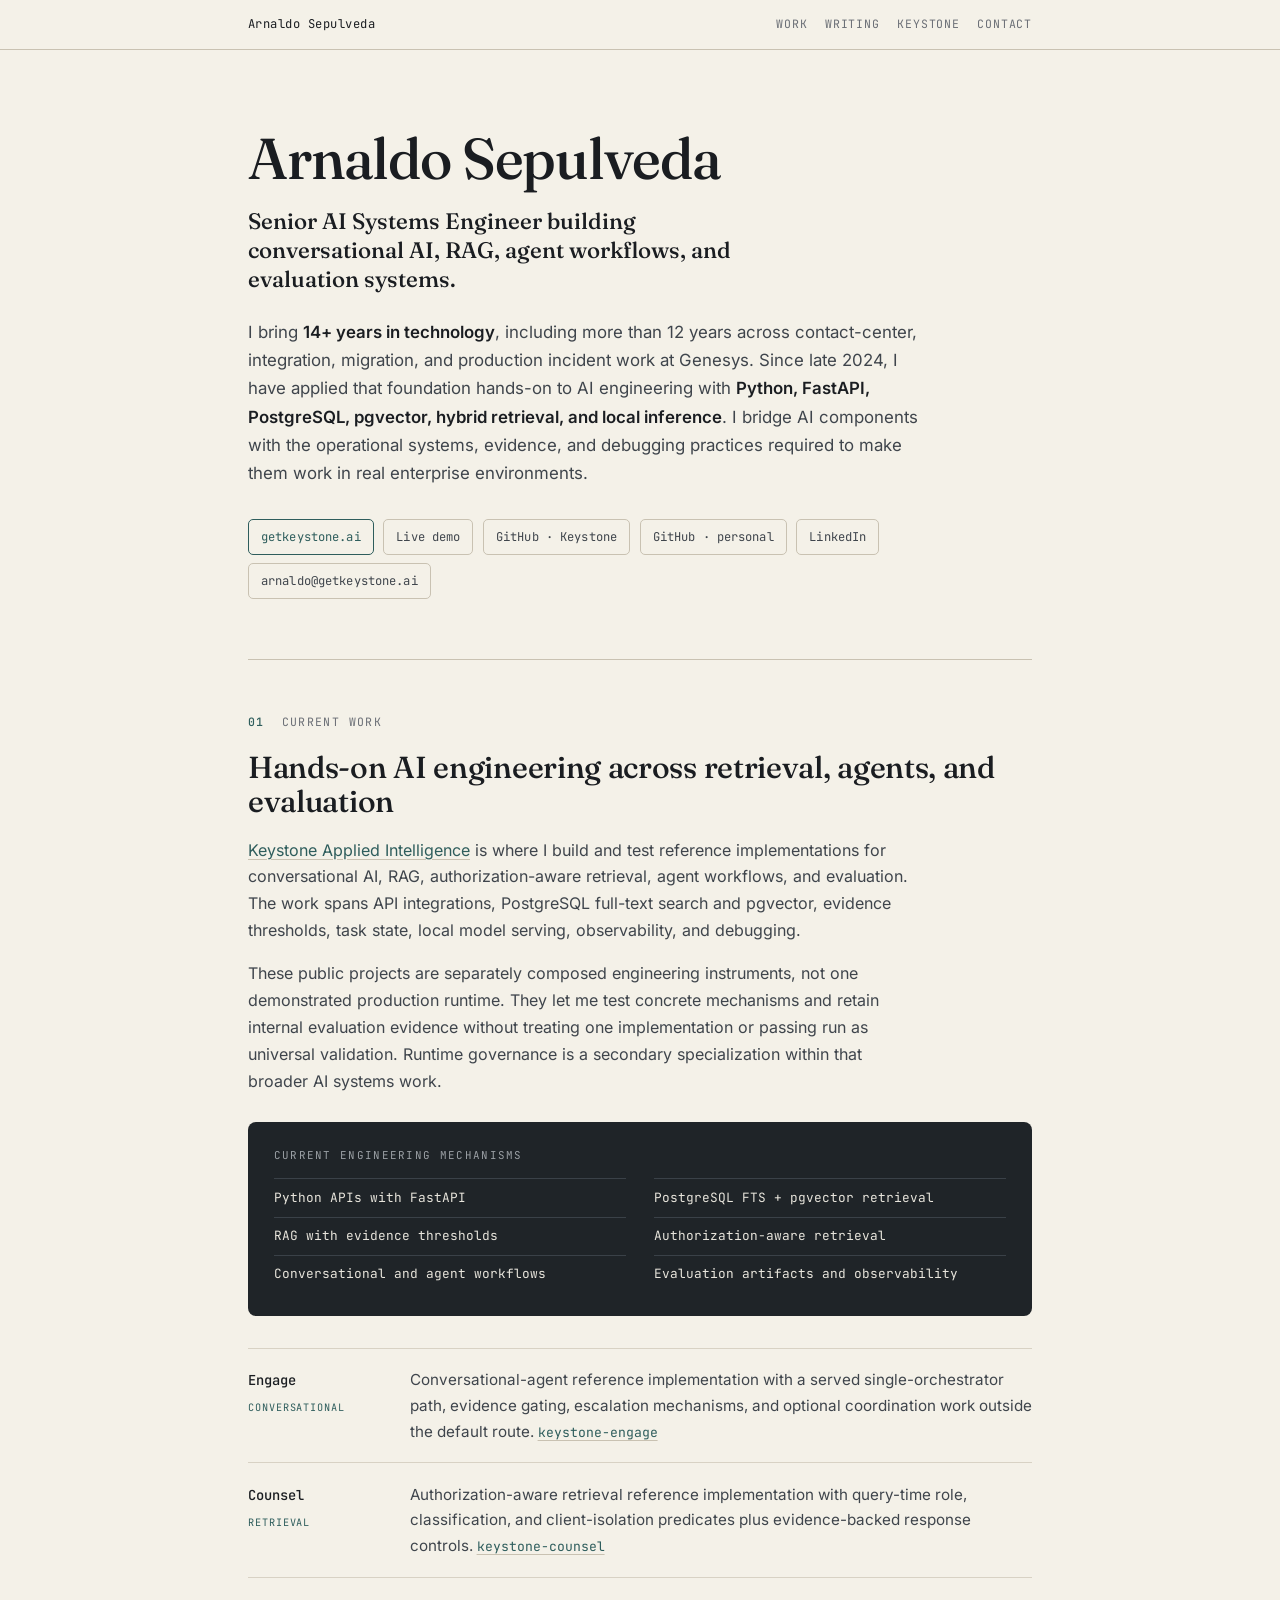
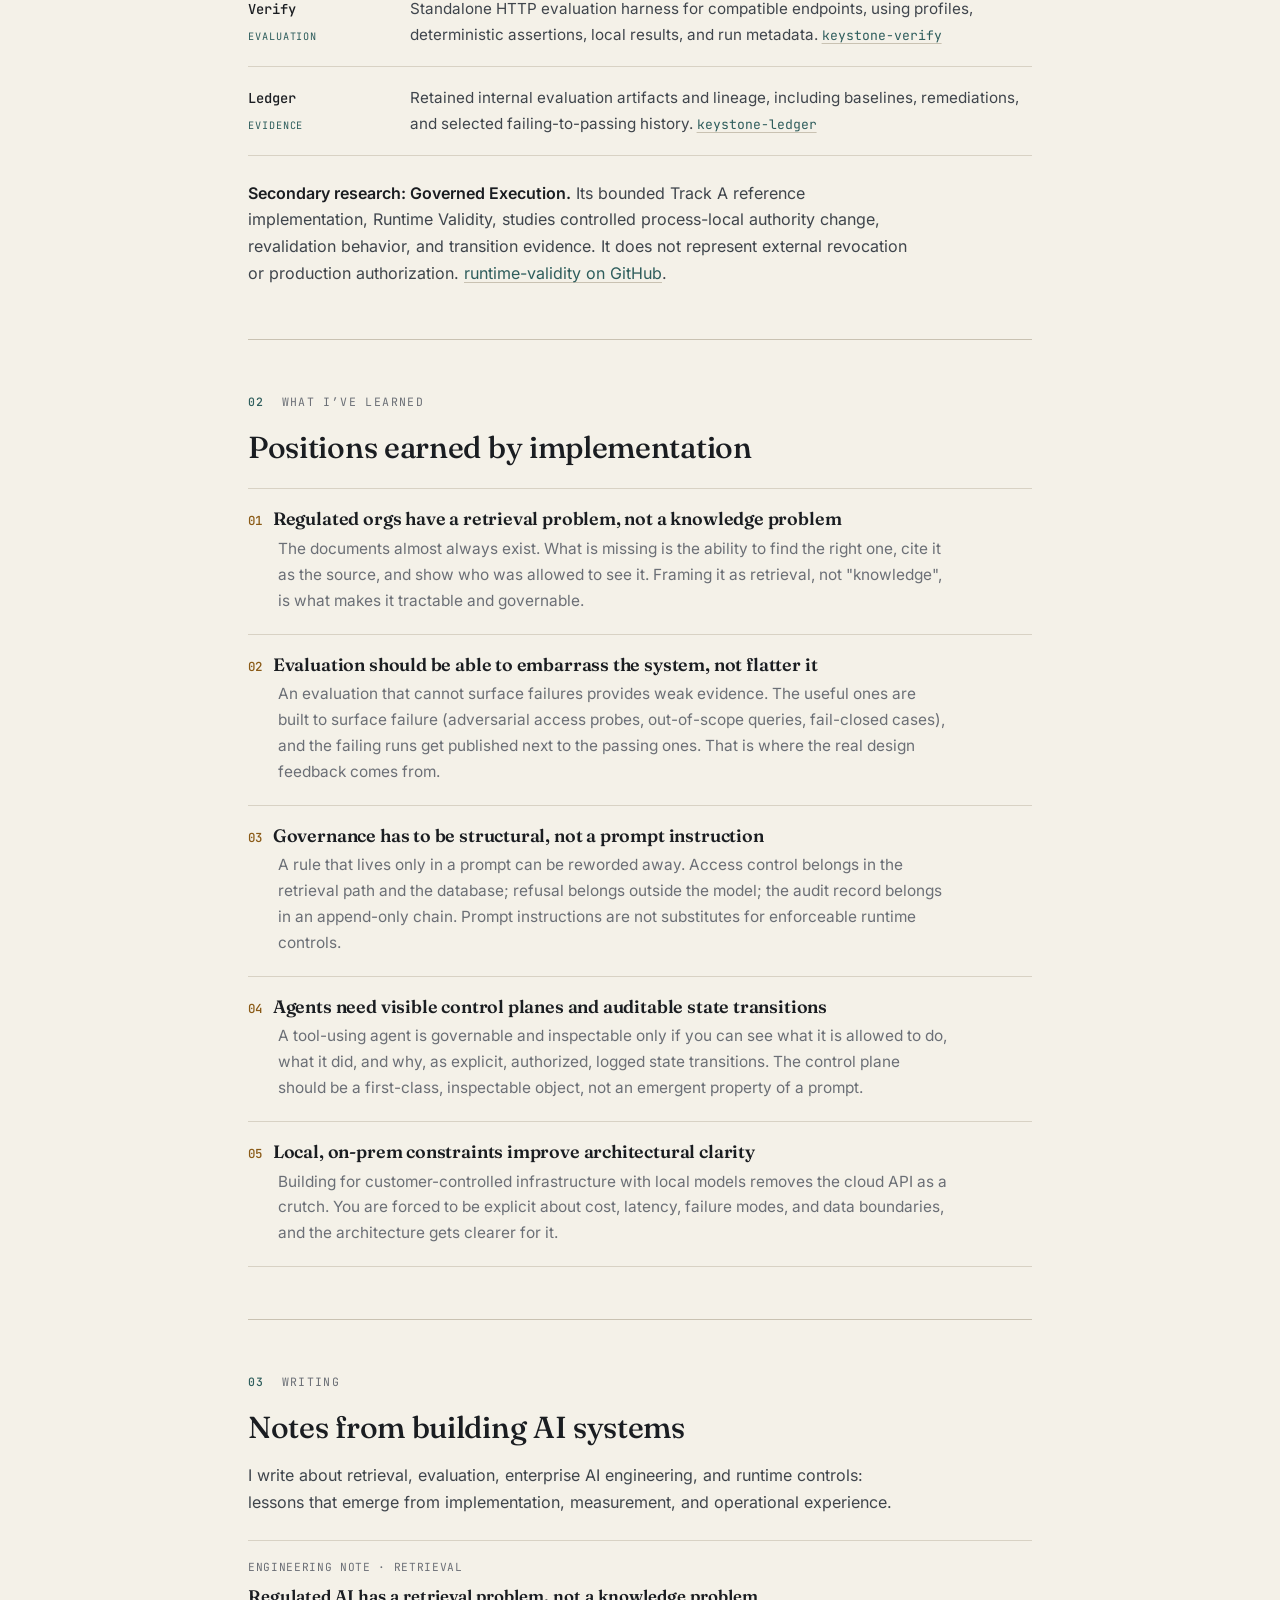
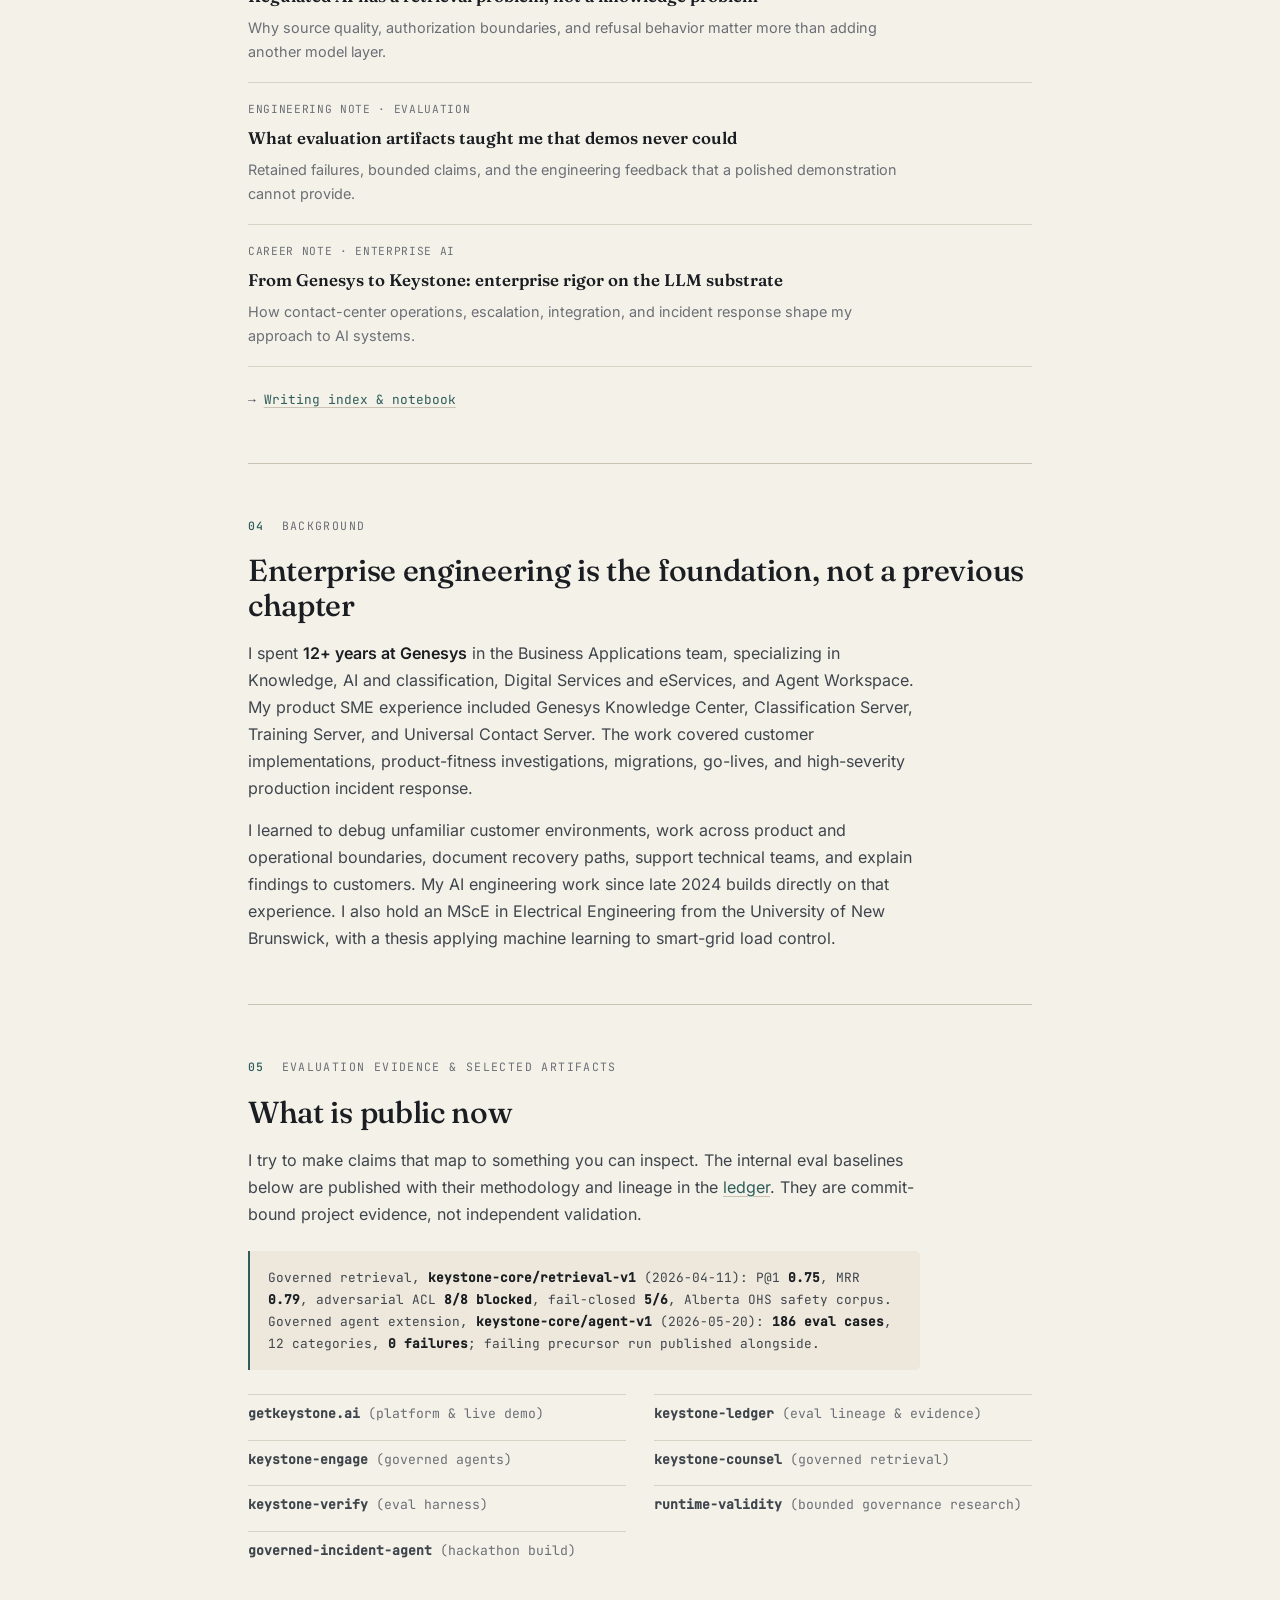
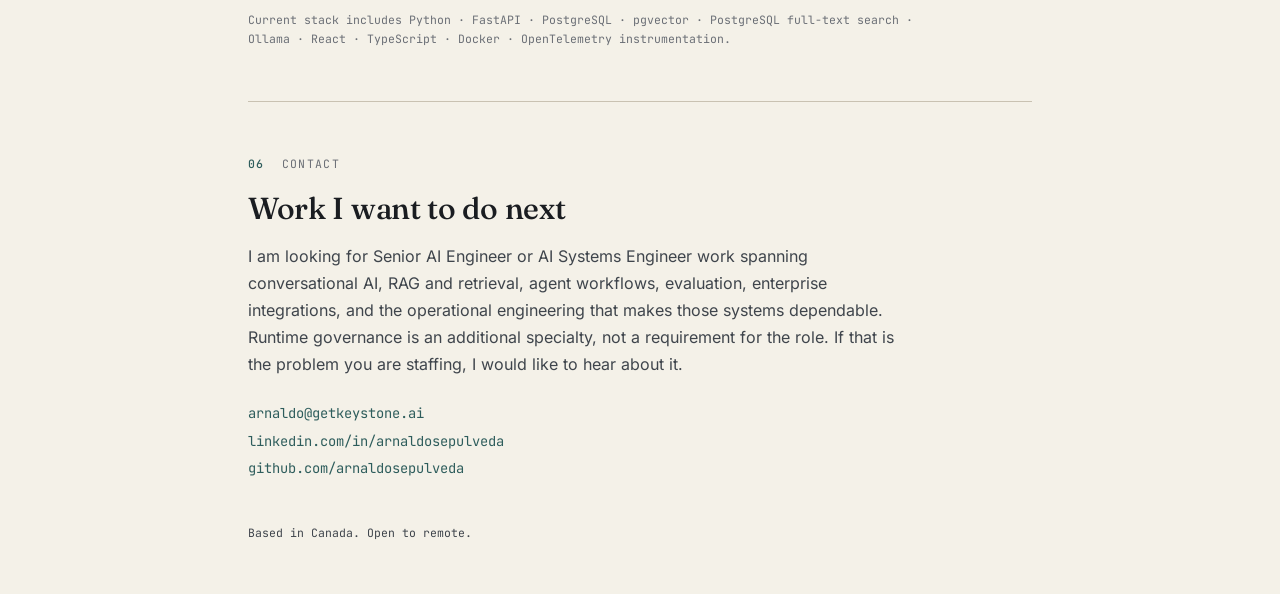
==== index.html @ dc9264b3 "web: align experience and evidence claims" ====
<!DOCTYPE html>
<html lang="en">
<head>
<meta charset="utf-8">
<meta name="viewport" content="width=device-width, initial-scale=1">
<title>Arnaldo Sepulveda | Senior AI Systems Engineer</title>
<meta name="description" content="Senior AI Systems Engineer with 14+ years in technology, including 12+ years at Genesys, now building conversational AI, RAG, agent workflows, and evaluation systems with Python, FastAPI, PostgreSQL, and pgvector.">
<meta name="author" content="Arnaldo Sepulveda">
<meta name="google-site-verification" content="xf6O8zinKOOA4XrWFdBWYCNRRdKa3pCfS4PnyJUCzz0">
<link rel="canonical" href="https://arnaldosepulveda.com/">

<meta property="og:type" content="profile">
<meta property="og:title" content="Arnaldo Sepulveda | Senior AI Systems Engineer">
<meta property="og:description" content="Enterprise systems experience applied to conversational AI, RAG, agent workflows, retrieval, and evaluation.">
<meta property="og:url" content="https://arnaldosepulveda.com/">
<meta property="og:image" content="https://arnaldosepulveda.com/og.png">
<meta property="og:image:width" content="1200">
<meta property="og:image:height" content="630">
<meta property="profile:first_name" content="Arnaldo">
<meta property="profile:last_name" content="Sepulveda">

<meta name="twitter:card" content="summary_large_image">
<meta name="twitter:image" content="https://arnaldosepulveda.com/og.png">
<meta name="twitter:title" content="Arnaldo Sepulveda | Senior AI Systems Engineer">
<meta name="twitter:description" content="14+ years in technology, including 12+ years at Genesys, now building conversational AI, RAG, agent workflows, and evaluation infrastructure.">

<script type="application/ld+json">
{
  "@context": "https://schema.org",
  "@type": "Person",
  "name": "Arnaldo Sepulveda",
  "givenName": "Arnaldo",
  "familyName": "Sepulveda",
  "jobTitle": "Senior AI Systems Engineer",
  "description": "Senior AI Systems Engineer with 14+ years in technology, including 12+ years in enterprise contact-center systems at Genesys, and hands-on AI engineering experience since late 2024.",
  "worksFor": {
    "@type": "Organization",
    "name": "Keystone Applied Intelligence",
    "url": "https://getkeystone.ai/"
  },
  "alumniOf": [
    {
      "@type": "CollegeOrUniversity",
      "name": "University of New Brunswick",
      "sameAs": "https://www.unb.ca/"
    }
  ],
  "url": "https://arnaldosepulveda.com/",
  "sameAs": [
    "https://www.linkedin.com/in/arnaldosepulveda/",
    "https://github.com/arnaldosepulveda",
    "https://github.com/getkeystone",
    "https://getkeystone.ai/"
  ],
  "knowsAbout": [
    "AI Engineering",
    "AI Systems Engineering",
    "Conversational AI",
    "Retrieval-Augmented Generation",
    "Hybrid Retrieval",
    "AI Agents",
    "Agent Workflows",
    "LLM Evaluation",
    "Python",
    "FastAPI",
    "PostgreSQL",
    "pgvector",
    "Contact Center",
    "Enterprise Cloud",
    "Runtime Governance"
  ],
  "address": { "@type": "PostalAddress", "addressCountry": "CA" }
}
</script>

<link rel="preload" href="/fonts/fraunces.woff2" as="font" type="font/woff2" crossorigin>
<link rel="preload" href="/fonts/inter.woff2" as="font" type="font/woff2" crossorigin>

<style>
  *, *::before, *::after { box-sizing: border-box; margin: 0; padding: 0; }

  /* Self-hosted variable fonts (SIL OFL 1.1, latin subset), see /fonts/OFL.txt */
  @font-face { font-family:'Fraunces'; font-style:normal; font-weight:500 600; font-display:swap; src:url('/fonts/fraunces.woff2') format('woff2'); unicode-range:U+0000-00FF,U+0131,U+0152-0153,U+02BB-02BC,U+02C6,U+02DA,U+02DC,U+0304,U+0308,U+0329,U+2000-206F,U+20AC,U+2122,U+2191,U+2193,U+2212,U+2215,U+FEFF,U+FFFD; }
  @font-face { font-family:'Inter'; font-style:normal; font-weight:400 600; font-display:swap; src:url('/fonts/inter.woff2') format('woff2'); unicode-range:U+0000-00FF,U+0131,U+0152-0153,U+02BB-02BC,U+02C6,U+02DA,U+02DC,U+0304,U+0308,U+0329,U+2000-206F,U+20AC,U+2122,U+2191,U+2193,U+2212,U+2215,U+FEFF,U+FFFD; }
  @font-face { font-family:'JetBrains Mono'; font-style:normal; font-weight:400 500; font-display:swap; src:url('/fonts/jetbrainsmono.woff2') format('woff2'); unicode-range:U+0000-00FF,U+0131,U+0152-0153,U+02BB-02BC,U+02C6,U+02DA,U+02DC,U+0304,U+0308,U+0329,U+2000-206F,U+20AC,U+2122,U+2191,U+2193,U+2212,U+2215,U+FEFF,U+FFFD; }

  :root{
    --paper:#F4F1E8; --paper-2:#EDE8DB; --ink:#1A1D21; --ink-soft:#3F454C; --ink-mute:#6B6F76;
    --rule:#C9C2B2; --rule-soft:#D8D2C4;
    --slate:#1F2428; --slate-ink:#E8E5DC; --slate-mute:#9BA0A5; --slate-rule:#3A4148;
    --teal:#2E5D5C; --teal-2:#3E7A78; --teal-soft:rgba(46,93,92,.09);
    --amber:#B27A2C; --amber-ink:#8A5A16; --amber-soft:rgba(178,122,44,.10);
    --focus:#3E7A78;
    --font-head:'Fraunces', Georgia, 'Times New Roman', serif;
    --font-body:'Inter', system-ui, -apple-system, 'Segoe UI', Roboto, sans-serif;
    --font-mono:'JetBrains Mono', ui-monospace, 'SF Mono', Menlo, monospace;
    --measure:42rem; --pad-x:1.5rem;
  }

  html { font-size:16px; scroll-behavior:smooth; color-scheme:light; }
  body { font-family:var(--font-body); background:var(--paper); color:var(--ink-soft); line-height:1.68; -webkit-font-smoothing:antialiased; -moz-osx-font-smoothing:grayscale; font-feature-settings:"kern","liga","calt"; }
  ::selection { background:var(--teal); color:var(--paper); }

  .wrap { max-width:52rem; margin:0 auto; padding:0 var(--pad-x); }
  main { padding-bottom:5rem; }

  a { color:var(--teal); text-decoration:underline; text-decoration-thickness:1px; text-underline-offset:3px; text-decoration-color:var(--rule); transition:color .15s, text-decoration-color .15s; }
  a:hover { color:var(--teal-2); text-decoration-color:var(--teal-2); }
  :focus-visible { outline:2px solid var(--focus); outline-offset:3px; border-radius:2px; }

  h1,h2,h3 { font-family:var(--font-head); color:var(--ink); font-weight:500; letter-spacing:-0.01em; line-height:1.14; }
  strong { color:var(--ink); font-weight:600; }
  p { max-width:var(--measure); }

  /* --- top bar --- */
  .topbar { border-bottom:1px solid var(--rule); }
  .topbar-inner { max-width:52rem; margin:0 auto; padding:0.9rem var(--pad-x); display:flex; align-items:baseline; justify-content:space-between; gap:1rem; }
  .topbar .who { font-family:var(--font-mono); font-size:0.76rem; letter-spacing:0.04em; color:var(--ink); text-decoration:none; }
  .topbar nav { display:flex; gap:1.1rem; }
  .topbar nav a { font-family:var(--font-mono); font-size:0.72rem; text-transform:uppercase; letter-spacing:0.07em; color:var(--ink-mute); text-decoration:none; }
  .topbar nav a:hover { color:var(--teal); }

  /* --- hero --- */
  .hero { padding:5rem 0 3.75rem; }
  .hero .name { font-size:clamp(2.3rem,6vw,3.6rem); font-weight:500; line-height:1.02; letter-spacing:-0.02em; margin-bottom:1.1rem; }
  .hero .pitch { font-size:clamp(1.15rem,2.4vw,1.4rem); color:var(--ink); font-family:var(--font-head); font-weight:500; line-height:1.3; max-width:34rem; margin-bottom:1.5rem; }
  .hero .intro { font-size:1.05rem; color:var(--ink-soft); max-width:var(--measure); }
  .proof-links { margin-top:2rem; display:flex; flex-wrap:wrap; gap:0.5rem 0.6rem; }
  .proof-links a { font-family:var(--font-mono); font-size:0.76rem; letter-spacing:0.01em; text-decoration:none; color:var(--ink-soft); border:1px solid var(--rule); border-radius:5px; padding:0.42rem 0.75rem; transition:border-color .15s, background .15s, color .15s; }
  .proof-links a:hover { border-color:var(--teal); background:var(--teal-soft); color:var(--teal); }
  .proof-links a.primary { border-color:var(--teal); color:var(--teal); }

  /* --- sections --- */
  section { padding:3.25rem 0; border-top:1px solid var(--rule); }
  .kicker { font-family:var(--font-mono); font-size:0.72rem; text-transform:uppercase; letter-spacing:0.12em; color:var(--ink-mute); margin-bottom:1.15rem; }
  .kicker b { color:var(--teal); font-weight:500; }
  section > h2 { font-size:clamp(1.5rem,2.8vw,1.9rem); margin-bottom:1.1rem; }
  section > p { color:var(--ink-soft); }
  section > p + p { margin-top:1rem; }

  /* components list (Keystone) */
  .components { margin-top:2rem; border-top:1px solid var(--rule-soft); }
  .comp { display:grid; grid-template-columns:8.5rem 1fr; gap:0.6rem 1.6rem; padding:1.15rem 0; border-bottom:1px solid var(--rule-soft); }
  .comp .k { font-family:var(--font-mono); }
  .comp .k .n { font-size:0.86rem; color:var(--ink); font-weight:500; }
  .comp .k .t { display:block; margin-top:0.3rem; font-size:0.64rem; text-transform:uppercase; letter-spacing:0.09em; color:var(--teal); }
  .comp .d { font-size:0.95rem; color:var(--ink-soft); }
  .comp .d a { font-family:var(--font-mono); font-size:0.82rem; }

  /* substrate slate note */
  .substrate { margin-top:1.75rem; background:var(--slate); color:var(--slate-ink); border-radius:8px; padding:1.5rem 1.6rem; }
  .substrate .lbl { font-family:var(--font-mono); font-size:0.68rem; text-transform:uppercase; letter-spacing:0.12em; color:var(--slate-mute); margin-bottom:0.85rem; }
  .substrate ul { list-style:none; display:grid; grid-template-columns:1fr 1fr; gap:0.1rem 1.75rem; }
  .substrate li { font-family:var(--font-mono); font-size:0.8rem; color:var(--slate-ink); padding:0.45rem 0; border-top:1px solid var(--slate-rule); }

  /* lessons */
  .lessons { margin-top:1.5rem; counter-reset:lesson; }
  .lesson { padding:1.25rem 0; border-bottom:1px solid var(--rule-soft); }
  .lesson:first-child { border-top:1px solid var(--rule-soft); }
  .lesson h3 { font-size:1.12rem; font-weight:600; margin-bottom:0.4rem; display:flex; gap:0.7rem; align-items:baseline; }
  .lesson h3::before { counter-increment:lesson; content:counter(lesson,decimal-leading-zero); font-family:var(--font-mono); font-size:0.78rem; color:var(--amber-ink); font-weight:500; flex-shrink:0; }
  .lesson p { font-size:0.96rem; color:var(--ink-mute); margin-left:1.9rem; }

  /* writing teaser */
  .writing-list { margin-top:1.5rem; border-top:1px solid var(--rule-soft); }
  .warticle { padding:1.1rem 0; border-bottom:1px solid var(--rule-soft); }
  .warticle .meta { font-family:var(--font-mono); font-size:0.7rem; text-transform:uppercase; letter-spacing:0.06em; color:var(--ink-mute); margin-bottom:0.3rem; }
  .warticle a.t { font-family:var(--font-head); font-weight:600; font-size:1.05rem; color:var(--ink); text-decoration:none; }
  .warticle a.t:hover { color:var(--teal); }
  .warticle p { font-size:0.9rem; color:var(--ink-mute); margin-top:0.35rem; }
  .more { margin-top:1.4rem; font-family:var(--font-mono); font-size:0.8rem; }

  /* proof metrics */
  .metrics { font-family:var(--font-mono); font-size:0.8rem; line-height:1.7; color:var(--ink-soft); padding:1rem 1.15rem; border-left:2px solid var(--teal); background:var(--paper-2); border-radius:0 5px 5px 0; margin-top:1.5rem; }
  .metrics b { color:var(--ink); font-weight:600; }
  .artifacts { margin-top:1.5rem; display:grid; grid-template-columns:1fr 1fr; gap:0.4rem 1.75rem; }
  .artifacts a { font-family:var(--font-mono); font-size:0.82rem; text-decoration:none; color:var(--ink-soft); padding:0.5rem 0; border-top:1px solid var(--rule-soft); display:block; }
  .artifacts a:hover { color:var(--teal); }
  .artifacts a .desc { color:var(--ink-mute); }

  /* contact */
  .contact p { color:var(--ink-soft); }
  .contact .lines { margin-top:1.4rem; font-family:var(--font-mono); font-size:0.86rem; line-height:2; }
  .contact .lines a { text-decoration:none; }
  .footer-note { margin-top:2.5rem; font-family:var(--font-mono); font-size:0.72rem; color:var(--ink-mute); }

  @media (max-width:600px) {
    :root { --pad-x:1.15rem; }
    .hero { padding:3rem 0 2.75rem; }
    section { padding:2.5rem 0; }
    .topbar nav { gap:0.85rem; }
    .comp { grid-template-columns:1fr; gap:0.35rem; }
    .substrate ul { grid-template-columns:1fr; }
    .artifacts { grid-template-columns:1fr; }
    .lesson p { margin-left:0; }
  }
</style>
</head>
<body>

<header class="topbar">
  <div class="topbar-inner">
    <a href="/" class="who">Arnaldo Sepulveda</a>
    <nav aria-label="Primary">
      <a href="#work">Work</a>
      <a href="/writing/">Writing</a>
      <a href="https://getkeystone.ai/">Keystone</a>
      <a href="mailto:arnaldo@getkeystone.ai">Contact</a>
    </nav>
  </div>
</header>

<main class="wrap">

  <!-- Hero -->
  <section class="hero" style="border-top:none">
    <h1 class="name">Arnaldo Sepulveda</h1>
    <p class="pitch">Senior AI Systems Engineer building conversational AI, RAG, agent workflows, and evaluation systems.</p>
    <p class="intro">
      I bring <strong>14+ years in technology</strong>, including more than 12 years across contact-center,
      integration, migration, and production incident work at Genesys. Since late 2024, I have
      applied that foundation hands-on to AI engineering with <strong>Python, FastAPI, PostgreSQL,
      pgvector, hybrid retrieval, and local inference</strong>. I bridge AI components with the
      operational systems, evidence, and debugging practices required to make them work in real
      enterprise environments.
    </p>
    <div class="proof-links">
      <a class="primary" href="https://getkeystone.ai/">getkeystone.ai</a>
      <a href="https://demo.getkeystone.ai/">Live demo</a>
      <a href="https://github.com/getkeystone">GitHub · Keystone</a>
      <a href="https://github.com/arnaldosepulveda">GitHub · personal</a>
      <a href="https://www.linkedin.com/in/arnaldosepulveda/">LinkedIn</a>
      <a href="mailto:arnaldo@getkeystone.ai">arnaldo@getkeystone.ai</a>
    </div>
  </section>

  <!-- Current work -->
  <section id="work">
    <div class="kicker"><b>01</b> &nbsp;Current work</div>
    <h2>Hands-on AI engineering across retrieval, agents, and evaluation</h2>
    <p>
      <a href="https://getkeystone.ai/">Keystone Applied Intelligence</a> is where I build and test
      reference implementations for conversational AI, RAG, authorization-aware retrieval, agent
      workflows, and evaluation. The work spans API integrations, PostgreSQL full-text search and
      pgvector, evidence thresholds, task state, local model serving, observability, and debugging.
    </p>
    <p>
      These public projects are separately composed engineering instruments, not one demonstrated
      production runtime. They let me test concrete mechanisms and retain internal evaluation evidence
      without treating one implementation or passing run as universal validation. Runtime governance is
      a secondary specialization within that broader AI systems work.
    </p>

    <div class="substrate">
      <div class="lbl">Current engineering mechanisms</div>
      <ul>
        <li>Python APIs with FastAPI</li>
        <li>PostgreSQL FTS + pgvector retrieval</li>
        <li>RAG with evidence thresholds</li>
        <li>Authorization-aware retrieval</li>
        <li>Conversational and agent workflows</li>
        <li>Evaluation artifacts and observability</li>
      </ul>
    </div>

    <div class="components">
      <div class="comp">
        <div class="k"><span class="n">Engage</span><span class="t">Conversational</span></div>
        <div class="d">Conversational-agent reference implementation with a served single-orchestrator path, evidence gating, escalation mechanisms, and optional coordination work outside the default route. <a href="https://github.com/getkeystone/keystone-engage">keystone-engage</a></div>
      </div>
      <div class="comp">
        <div class="k"><span class="n">Counsel</span><span class="t">Retrieval</span></div>
        <div class="d">Authorization-aware retrieval reference implementation with query-time role, classification, and client-isolation predicates plus evidence-backed response controls. <a href="https://github.com/getkeystone/keystone-counsel">keystone-counsel</a></div>
      </div>
      <div class="comp">
        <div class="k"><span class="n">Verify</span><span class="t">Evaluation</span></div>
        <div class="d">Standalone HTTP evaluation harness for compatible endpoints, using profiles, deterministic assertions, local results, and run metadata. <a href="https://github.com/getkeystone/keystone-verify">keystone-verify</a></div>
      </div>
      <div class="comp">
        <div class="k"><span class="n">Ledger</span><span class="t">Evidence</span></div>
        <div class="d">Retained internal evaluation artifacts and lineage, including baselines, remediations, and selected failing-to-passing history. <a href="https://github.com/getkeystone/keystone-ledger">keystone-ledger</a></div>
      </div>
    </div>

    <p style="margin-top:1.5rem">
      <strong>Secondary research: Governed Execution.</strong> Its bounded Track A reference
      implementation, Runtime Validity, studies controlled process-local authority change,
      revalidation behavior, and transition evidence. It does not represent external revocation or
      production authorization. <a href="https://github.com/getkeystone/runtime-validity">runtime-validity on GitHub</a>.
    </p>
  </section>

  <!-- What I've learned -->
  <section id="learned">
    <div class="kicker"><b>02</b> &nbsp;What I&rsquo;ve learned</div>
    <h2>Positions earned by implementation</h2>
    <div class="lessons">
      <div class="lesson">
        <h3>Regulated orgs have a retrieval problem, not a knowledge problem</h3>
        <p>The documents almost always exist. What is missing is the ability to find the right one, cite it as the source, and show who was allowed to see it. Framing it as retrieval, not "knowledge", is what makes it tractable and governable.</p>
      </div>
      <div class="lesson">
        <h3>Evaluation should be able to embarrass the system, not flatter it</h3>
        <p>An evaluation that cannot surface failures provides weak evidence. The useful ones are built to surface failure (adversarial access probes, out-of-scope queries, fail-closed cases), and the failing runs get published next to the passing ones. That is where the real design feedback comes from.</p>
      </div>
      <div class="lesson">
        <h3>Governance has to be structural, not a prompt instruction</h3>
        <p>A rule that lives only in a prompt can be reworded away. Access control belongs in the retrieval path and the database; refusal belongs outside the model; the audit record belongs in an append-only chain. Prompt instructions are not substitutes for enforceable runtime controls.</p>
      </div>
      <div class="lesson">
        <h3>Agents need visible control planes and auditable state transitions</h3>
        <p>A tool-using agent is governable and inspectable only if you can see what it is allowed to do, what it did, and why, as explicit, authorized, logged state transitions. The control plane should be a first-class, inspectable object, not an emergent property of a prompt.</p>
      </div>
      <div class="lesson">
        <h3>Local, on-prem constraints improve architectural clarity</h3>
        <p>Building for customer-controlled infrastructure with local models removes the cloud API as a crutch. You are forced to be explicit about cost, latency, failure modes, and data boundaries, and the architecture gets clearer for it.</p>
      </div>
    </div>
  </section>

  <!-- Writing -->
  <section id="writing">
    <div class="kicker"><b>03</b> &nbsp;Writing</div>
    <h2>Notes from building AI systems</h2>
    <p>
      I write about retrieval, evaluation, enterprise AI engineering, and runtime controls: lessons
      that emerge from implementation, measurement, and operational experience.
    </p>
    <div class="writing-list">
      <div class="warticle">
        <div class="meta">Engineering note · Retrieval</div>
        <a class="t" href="/writing/regulated-ai-retrieval-problem/">Regulated AI has a retrieval problem, not a knowledge problem</a>
        <p>Why source quality, authorization boundaries, and refusal behavior matter more than adding another model layer.</p>
      </div>
      <div class="warticle">
        <div class="meta">Engineering note · Evaluation</div>
        <a class="t" href="/writing/evaluation-artifacts-vs-demos/">What evaluation artifacts taught me that demos never could</a>
        <p>Retained failures, bounded claims, and the engineering feedback that a polished demonstration cannot provide.</p>
      </div>
      <div class="warticle">
        <div class="meta">Career note · Enterprise AI</div>
        <a class="t" href="/writing/from-genesys-to-keystone/">From Genesys to Keystone: enterprise rigor on the LLM substrate</a>
        <p>How contact-center operations, escalation, integration, and incident response shape my approach to AI systems.</p>
      </div>
    </div>
    <p class="more">→ <a href="/writing/">Writing index &amp; notebook</a></p>
  </section>

  <!-- Background -->
  <section id="background">
    <div class="kicker"><b>04</b> &nbsp;Background</div>
    <h2>Enterprise engineering is the foundation, not a previous chapter</h2>
    <p>
      I spent <strong>12+ years at Genesys</strong> in the Business Applications team, specializing in
      Knowledge, AI and classification, Digital Services and eServices, and Agent Workspace. My product
      SME experience included Genesys Knowledge Center, Classification Server, Training Server, and
      Universal Contact Server. The work covered customer implementations, product-fitness investigations,
      migrations, go-lives, and high-severity production incident response.
    </p>
    <p>
      I learned to debug unfamiliar customer environments, work across product and operational
      boundaries, document recovery paths, support technical teams, and explain findings to customers.
      My AI engineering work since late 2024 builds directly on that experience. I also hold an MScE in
      Electrical Engineering from the University of New Brunswick, with a thesis applying machine
      learning to smart-grid load control.
    </p>
  </section>

  <!-- Evidence -->
  <section id="proof">
    <div class="kicker"><b>05</b> &nbsp;Evaluation evidence &amp; selected artifacts</div>
    <h2>What is public now</h2>
    <p>
      I try to make claims that map to something you can inspect. The internal eval baselines below are
      published with their methodology and lineage in the <a href="https://github.com/getkeystone/keystone-ledger">ledger</a>.
      They are commit-bound project evidence, not independent validation.
    </p>
    <p class="metrics">
      Governed retrieval, <b>keystone-core/retrieval-v1</b> (2026-04-11): P@1 <b>0.75</b>, MRR <b>0.79</b>,
      adversarial ACL <b>8/8 blocked</b>, fail-closed <b>5/6</b>, Alberta OHS safety corpus.<br>
      Governed agent extension, <b>keystone-core/agent-v1</b> (2026-05-20): <b>186 eval cases</b>,
      12 categories, <b>0 failures</b>; failing precursor run published alongside.
    </p>
    <div class="artifacts">
      <a href="https://getkeystone.ai/"><b>getkeystone.ai</b> <span class="desc">(platform &amp; live demo)</span></a>
      <a href="https://github.com/getkeystone/keystone-ledger"><b>keystone-ledger</b> <span class="desc">(eval lineage &amp; evidence)</span></a>
      <a href="https://github.com/getkeystone/keystone-engage"><b>keystone-engage</b> <span class="desc">(governed agents)</span></a>
      <a href="https://github.com/getkeystone/keystone-counsel"><b>keystone-counsel</b> <span class="desc">(governed retrieval)</span></a>
      <a href="https://github.com/getkeystone/keystone-verify"><b>keystone-verify</b> <span class="desc">(eval harness)</span></a>
      <a href="https://github.com/getkeystone/runtime-validity"><b>runtime-validity</b> <span class="desc">(bounded governance research)</span></a>
      <a href="https://github.com/arnaldosepulveda/governed-incident-agent"><b>governed-incident-agent</b> <span class="desc">(hackathon build)</span></a>
    </div>
    <p class="footer-note">Current stack includes Python · FastAPI · PostgreSQL · pgvector · PostgreSQL full-text search · Ollama · React · TypeScript · Docker · OpenTelemetry instrumentation.</p>
  </section>

  <!-- Contact -->
  <section id="contact" class="contact">
    <div class="kicker"><b>06</b> &nbsp;Contact</div>
    <h2>Work I want to do next</h2>
    <p>
      I am looking for Senior AI Engineer or AI Systems Engineer work spanning conversational AI,
      RAG and retrieval, agent workflows, evaluation, enterprise integrations, and the operational
      engineering that makes those systems dependable. Runtime governance is an additional specialty,
      not a requirement for the role. If that is the problem you are staffing, I would like to hear
      about it.
    </p>
    <div class="lines">
      <a href="mailto:arnaldo@getkeystone.ai">arnaldo@getkeystone.ai</a><br>
      <a href="https://www.linkedin.com/in/arnaldosepulveda/">linkedin.com/in/arnaldosepulveda</a><br>
      <a href="https://github.com/arnaldosepulveda">github.com/arnaldosepulveda</a>
    </div>
    <p class="footer-note">Based in Canada. Open to remote.</p>
  </section>

</main>

</body>
</html>
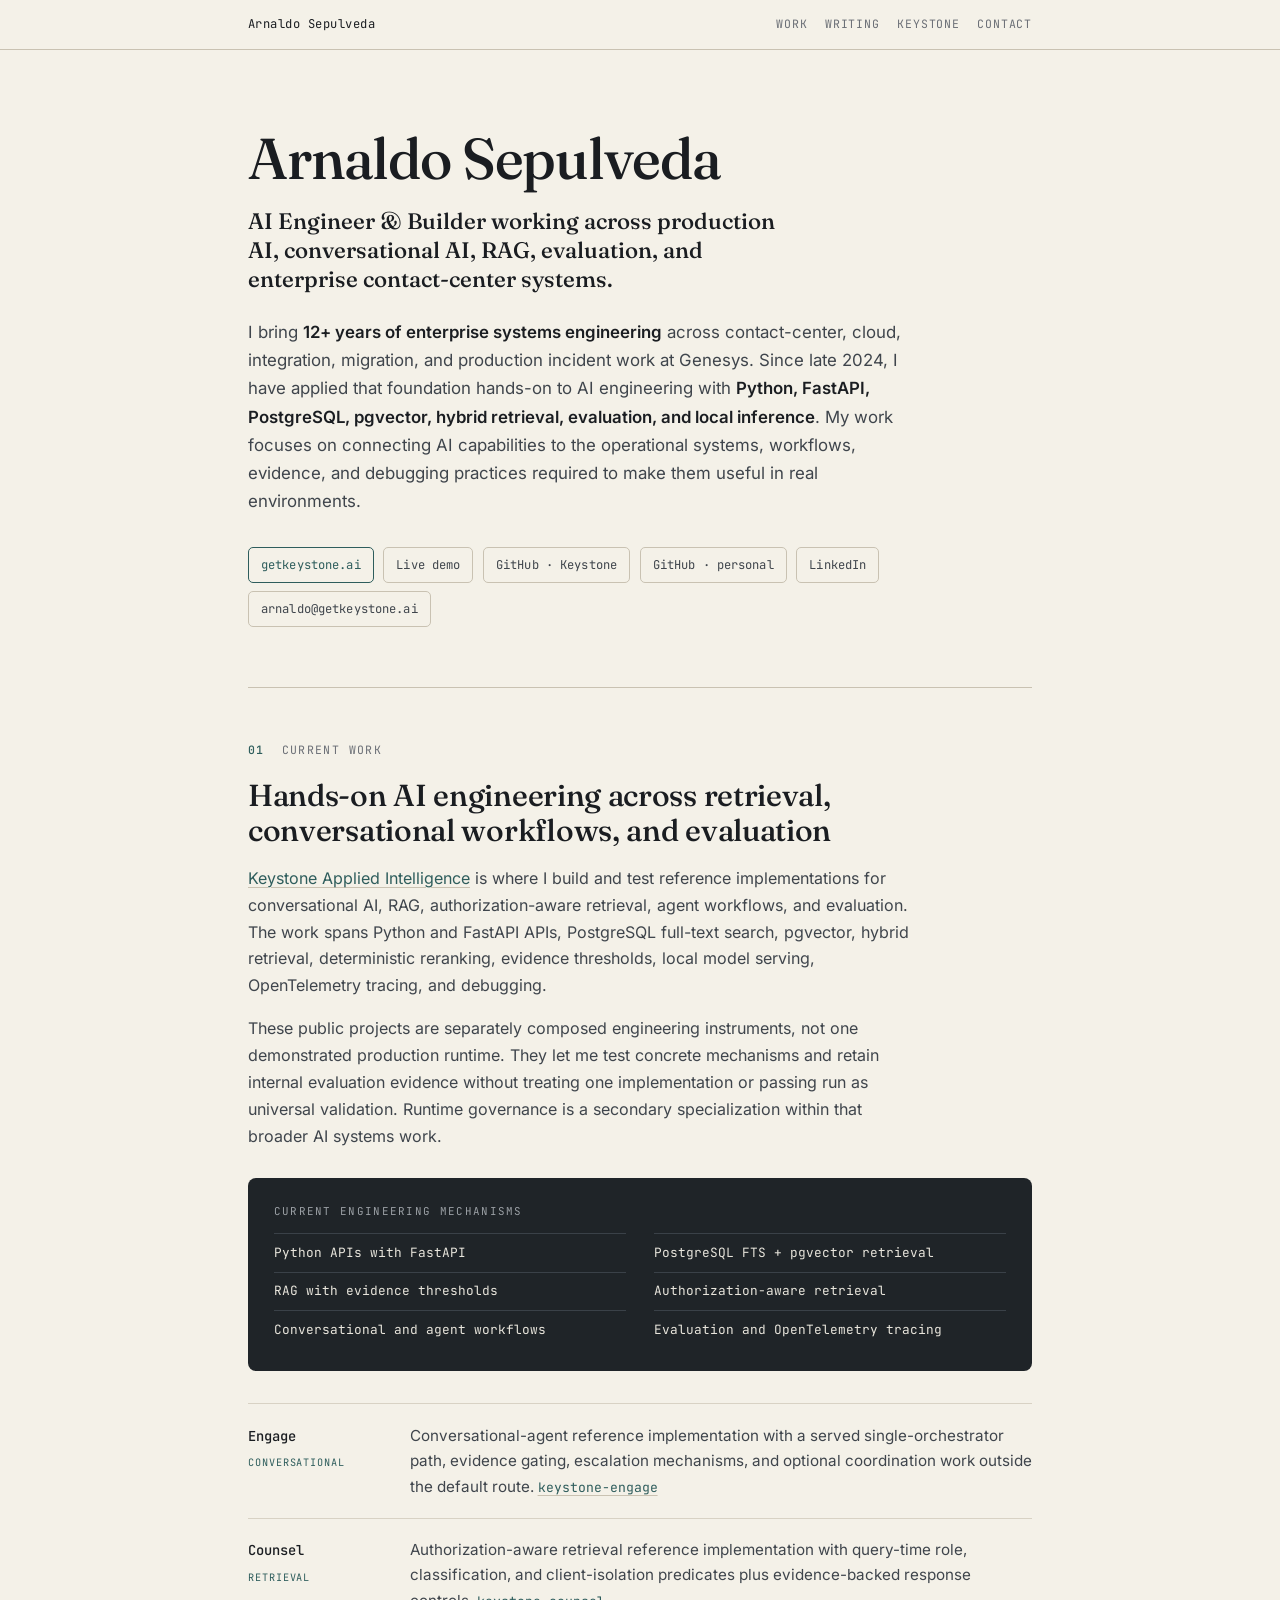
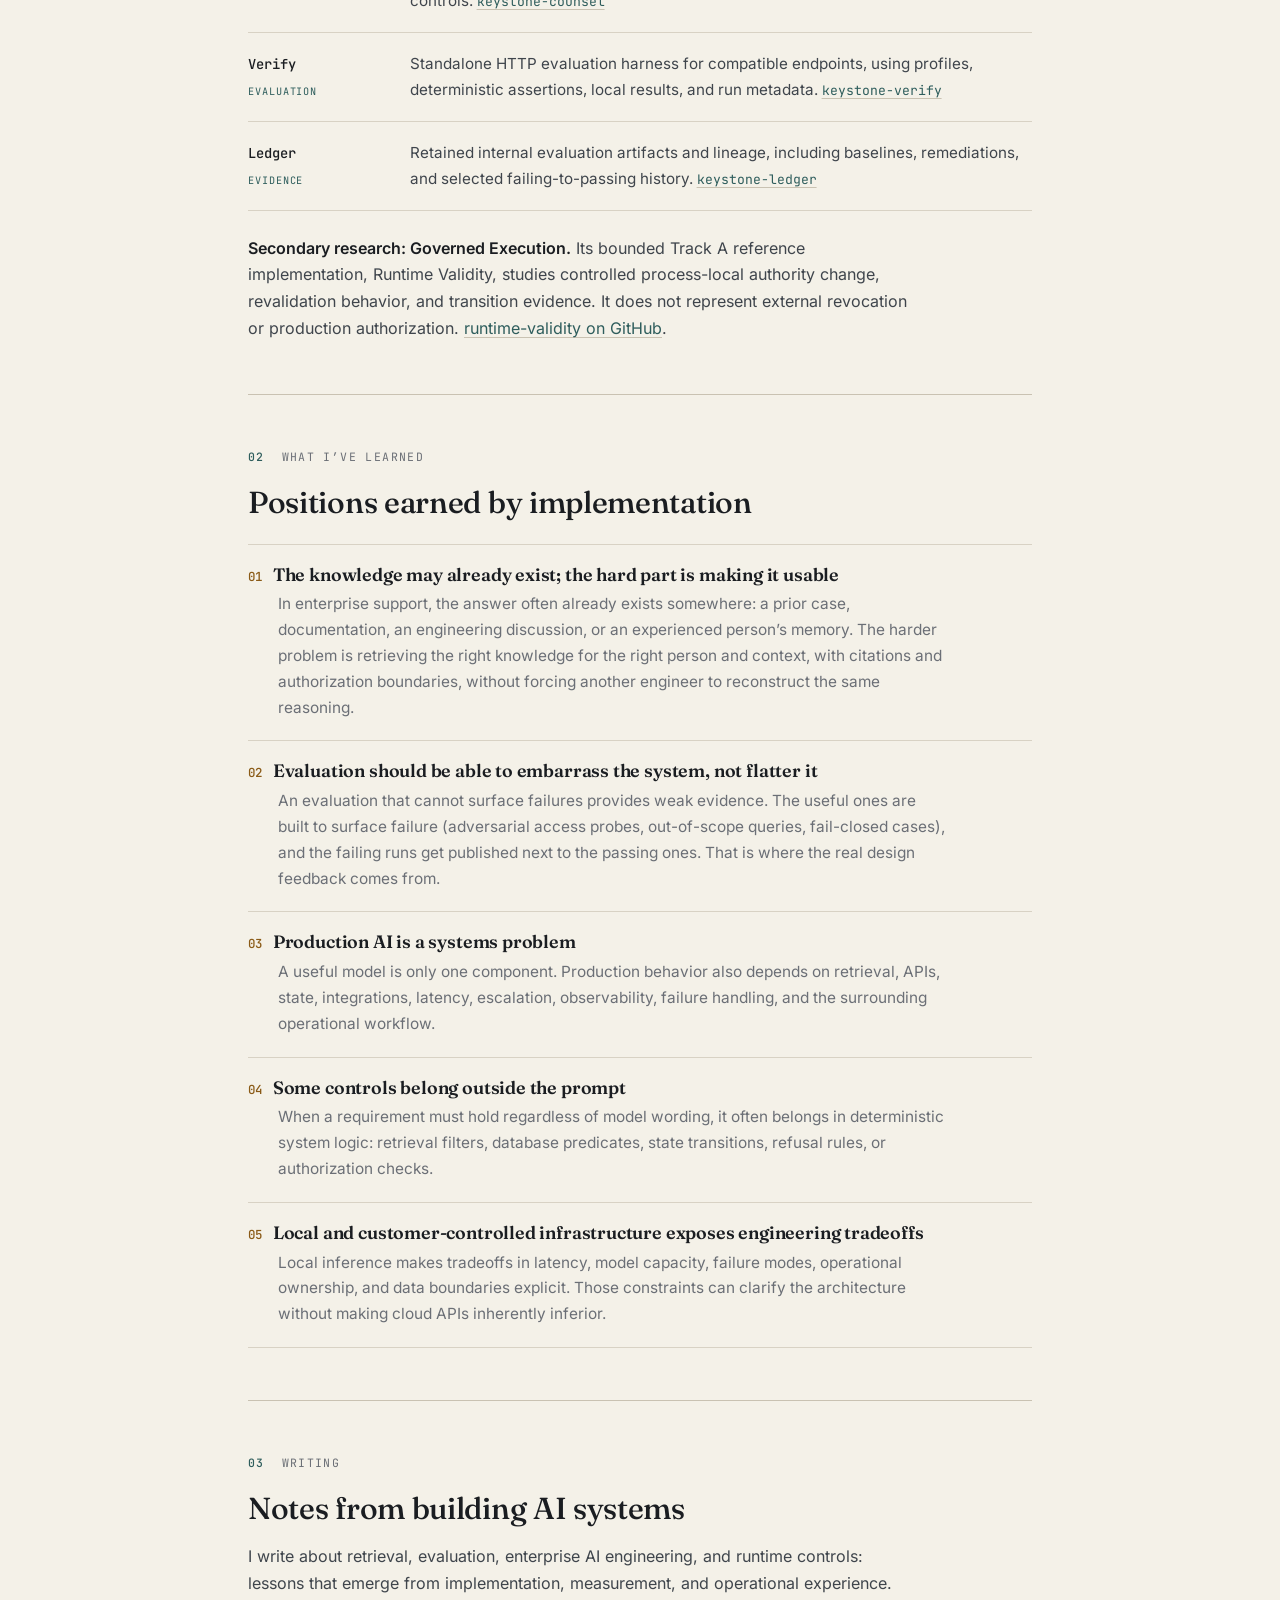
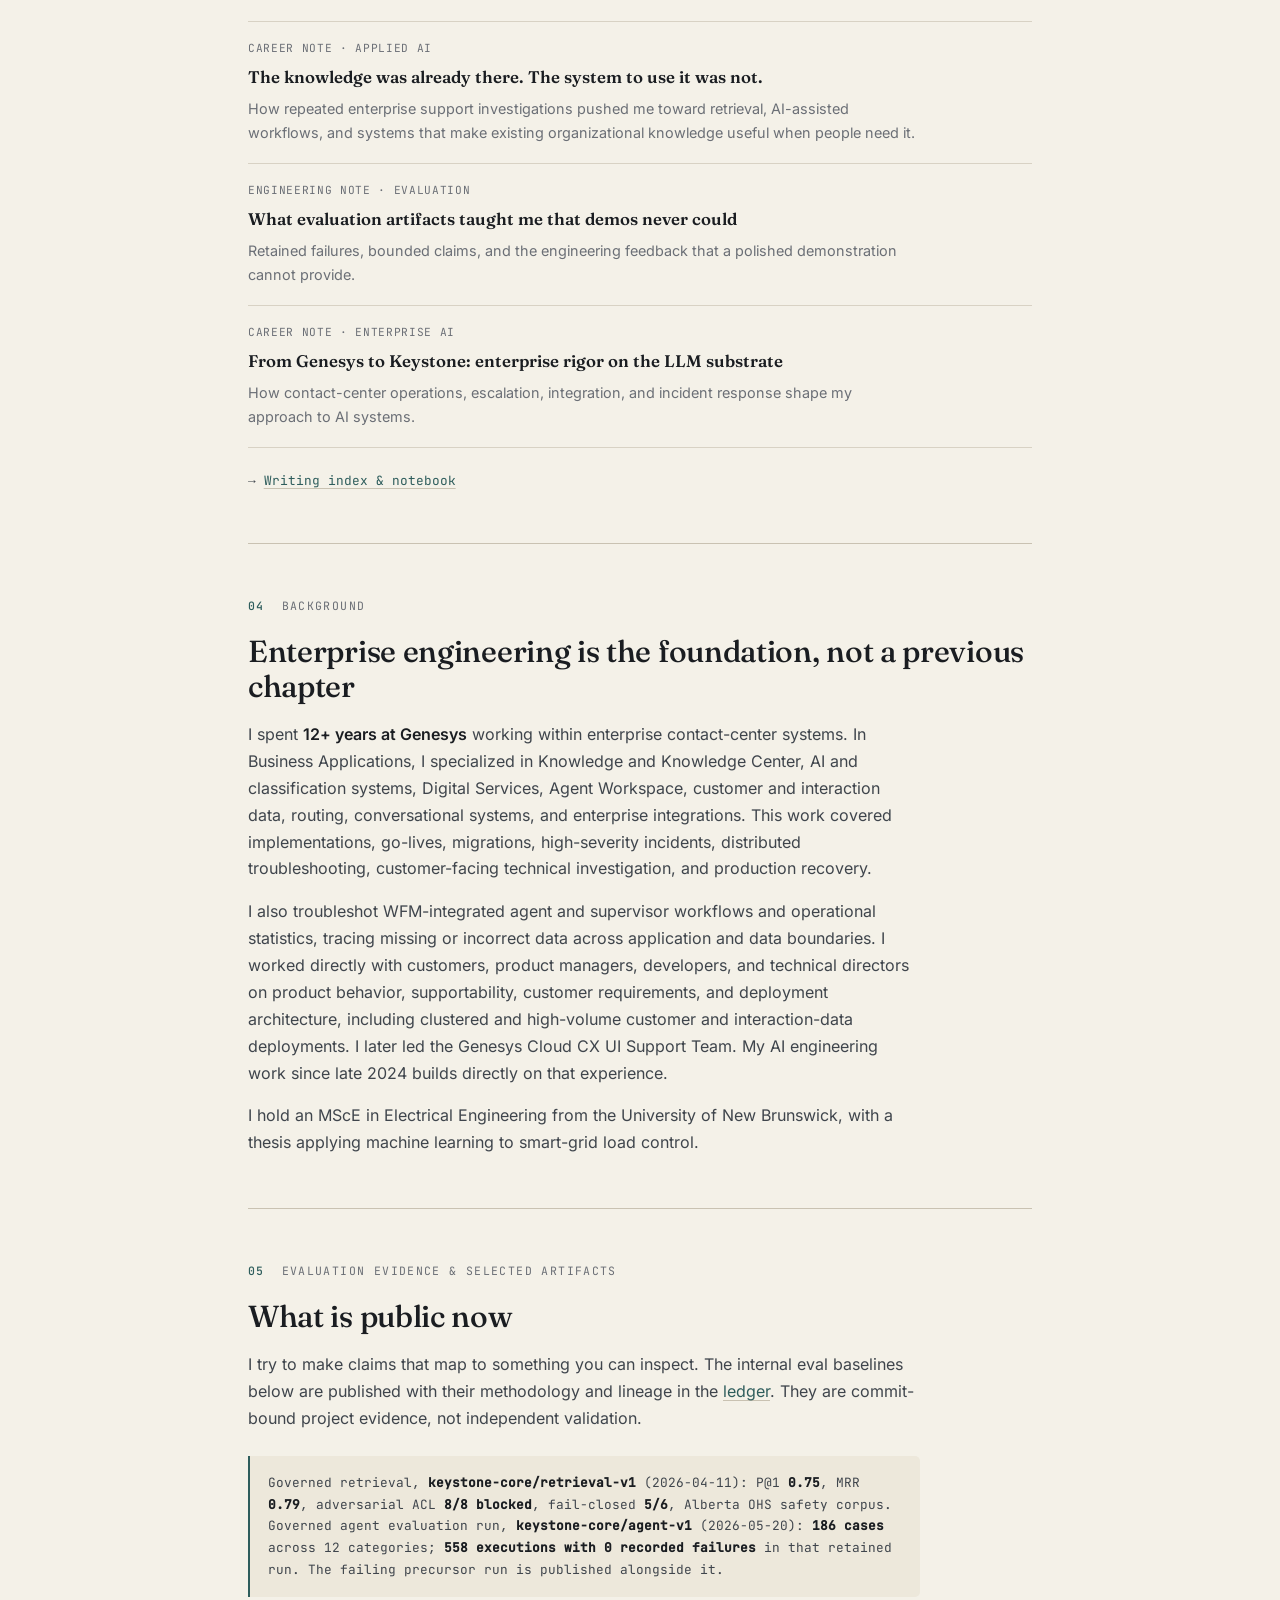
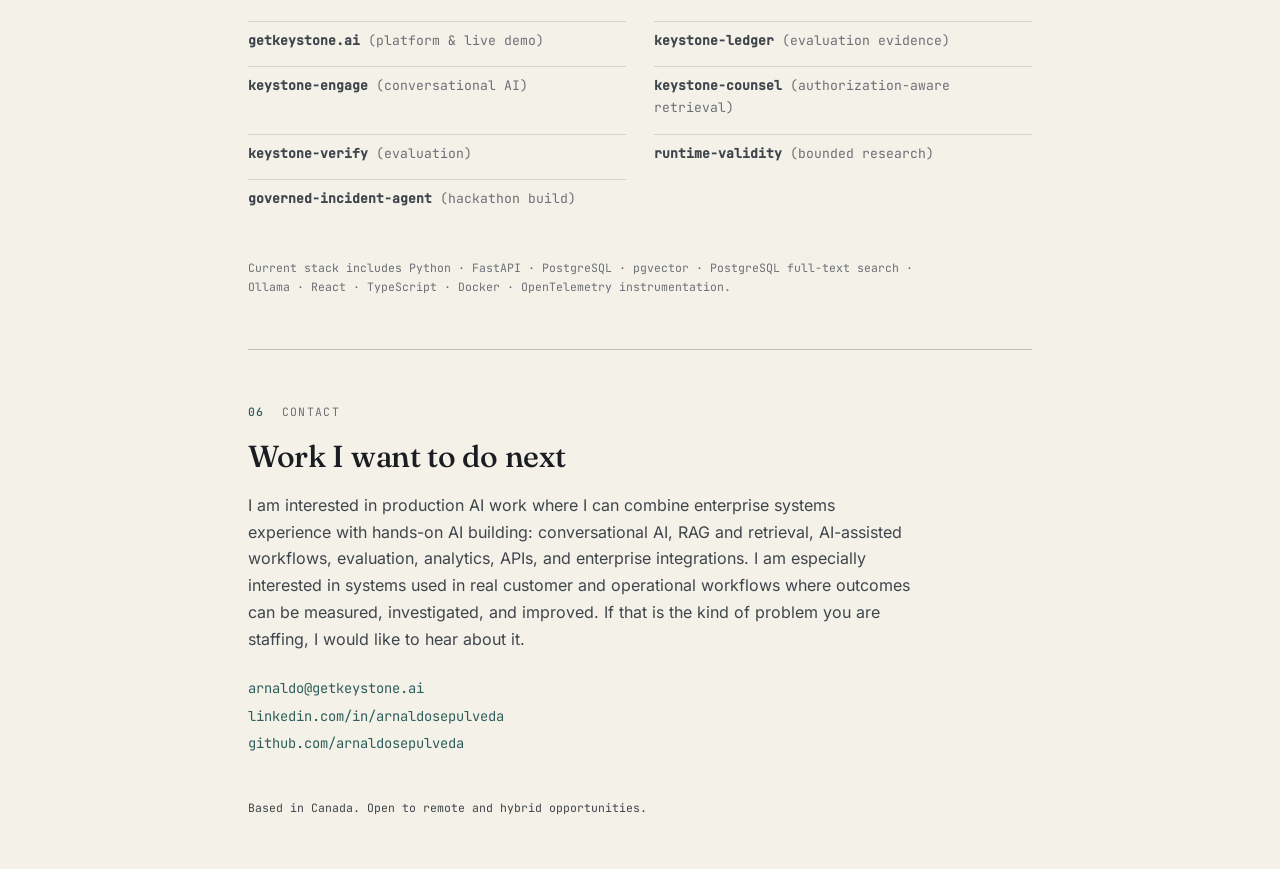
==== commit 50ca6b80: "Refocus homepage on applied AI engineering" ====
--- a/index.html
+++ b/index.html
@@ -3,15 +3,15 @@
 <head>
 <meta charset="utf-8">
 <meta name="viewport" content="width=device-width, initial-scale=1">
-<title>Arnaldo Sepulveda | Senior AI Systems Engineer</title>
-<meta name="description" content="Senior AI Systems Engineer with 14+ years in technology, including 12+ years at Genesys, now building conversational AI, RAG, agent workflows, and evaluation systems with Python, FastAPI, PostgreSQL, and pgvector.">
+<title>Arnaldo Sepulveda | AI Engineer &amp; Builder</title>
+<meta name="description" content="AI Engineer and Builder working across production AI, conversational AI, RAG, evaluation, and enterprise contact-center systems, with 12+ years at Genesys.">
 <meta name="author" content="Arnaldo Sepulveda">
 <meta name="google-site-verification" content="xf6O8zinKOOA4XrWFdBWYCNRRdKa3pCfS4PnyJUCzz0">
 <link rel="canonical" href="https://arnaldosepulveda.com/">
 
 <meta property="og:type" content="profile">
-<meta property="og:title" content="Arnaldo Sepulveda | Senior AI Systems Engineer">
-<meta property="og:description" content="Enterprise systems experience applied to conversational AI, RAG, agent workflows, retrieval, and evaluation.">
+<meta property="og:title" content="Arnaldo Sepulveda | AI Engineer &amp; Builder">
+<meta property="og:description" content="AI Engineer and Builder working across production AI, conversational AI, RAG, evaluation, and enterprise contact-center systems, with 12+ years at Genesys.">
 <meta property="og:url" content="https://arnaldosepulveda.com/">
 <meta property="og:image" content="https://arnaldosepulveda.com/og.png">
 <meta property="og:image:width" content="1200">
@@ -21,8 +21,8 @@
 
 <meta name="twitter:card" content="summary_large_image">
 <meta name="twitter:image" content="https://arnaldosepulveda.com/og.png">
-<meta name="twitter:title" content="Arnaldo Sepulveda | Senior AI Systems Engineer">
-<meta name="twitter:description" content="14+ years in technology, including 12+ years at Genesys, now building conversational AI, RAG, agent workflows, and evaluation infrastructure.">
+<meta name="twitter:title" content="Arnaldo Sepulveda | AI Engineer &amp; Builder">
+<meta name="twitter:description" content="AI Engineer and Builder working across production AI, conversational AI, RAG, evaluation, and enterprise contact-center systems, with 12+ years at Genesys.">
 
 <script type="application/ld+json">
 {
@@ -31,8 +31,8 @@
   "name": "Arnaldo Sepulveda",
   "givenName": "Arnaldo",
   "familyName": "Sepulveda",
-  "jobTitle": "Senior AI Systems Engineer",
-  "description": "Senior AI Systems Engineer with 14+ years in technology, including 12+ years in enterprise contact-center systems at Genesys, and hands-on AI engineering experience since late 2024.",
+  "jobTitle": "AI Engineer and Builder",
+  "description": "AI Engineer and Builder with 12+ years in enterprise contact-center systems at Genesys and hands-on AI engineering experience since late 2024.",
   "worksFor": {
     "@type": "Organization",
     "name": "Keystone Applied Intelligence",
@@ -215,14 +215,14 @@
   <!-- Hero -->
   <section class="hero" style="border-top:none">
     <h1 class="name">Arnaldo Sepulveda</h1>
-    <p class="pitch">Senior AI Systems Engineer building conversational AI, RAG, agent workflows, and evaluation systems.</p>
+    <p class="pitch">AI Engineer &amp; Builder working across production AI, conversational AI, RAG, evaluation, and enterprise contact-center systems.</p>
     <p class="intro">
-      I bring <strong>14+ years in technology</strong>, including more than 12 years across contact-center,
-      integration, migration, and production incident work at Genesys. Since late 2024, I have
-      applied that foundation hands-on to AI engineering with <strong>Python, FastAPI, PostgreSQL,
-      pgvector, hybrid retrieval, and local inference</strong>. I bridge AI components with the
-      operational systems, evidence, and debugging practices required to make them work in real
-      enterprise environments.
+      I bring <strong>12+ years of enterprise systems engineering</strong> across contact-center, cloud,
+      integration, migration, and production incident work at Genesys. Since late 2024, I have applied
+      that foundation hands-on to AI engineering with <strong>Python, FastAPI, PostgreSQL, pgvector,
+      hybrid retrieval, evaluation, and local inference</strong>. My work focuses on connecting AI
+      capabilities to the operational systems, workflows, evidence, and debugging practices required
+      to make them useful in real environments.
     </p>
     <div class="proof-links">
       <a class="primary" href="https://getkeystone.ai/">getkeystone.ai</a>
@@ -237,12 +237,13 @@
   <!-- Current work -->
   <section id="work">
     <div class="kicker"><b>01</b> &nbsp;Current work</div>
-    <h2>Hands-on AI engineering across retrieval, agents, and evaluation</h2>
+    <h2>Hands-on AI engineering across retrieval, conversational workflows, and evaluation</h2>
     <p>
       <a href="https://getkeystone.ai/">Keystone Applied Intelligence</a> is where I build and test
       reference implementations for conversational AI, RAG, authorization-aware retrieval, agent
-      workflows, and evaluation. The work spans API integrations, PostgreSQL full-text search and
-      pgvector, evidence thresholds, task state, local model serving, observability, and debugging.
+      workflows, and evaluation. The work spans Python and FastAPI APIs, PostgreSQL full-text search,
+      pgvector, hybrid retrieval, deterministic reranking, evidence thresholds, local model serving,
+      OpenTelemetry tracing, and debugging.
     </p>
     <p>
       These public projects are separately composed engineering instruments, not one demonstrated
@@ -259,7 +260,7 @@
         <li>RAG with evidence thresholds</li>
         <li>Authorization-aware retrieval</li>
         <li>Conversational and agent workflows</li>
-        <li>Evaluation artifacts and observability</li>
+        <li>Evaluation and OpenTelemetry tracing</li>
       </ul>
     </div>
 
@@ -296,24 +297,24 @@
     <h2>Positions earned by implementation</h2>
     <div class="lessons">
       <div class="lesson">
-        <h3>Regulated orgs have a retrieval problem, not a knowledge problem</h3>
-        <p>The documents almost always exist. What is missing is the ability to find the right one, cite it as the source, and show who was allowed to see it. Framing it as retrieval, not "knowledge", is what makes it tractable and governable.</p>
+        <h3>The knowledge may already exist; the hard part is making it usable</h3>
+        <p>In enterprise support, the answer often already exists somewhere: a prior case, documentation, an engineering discussion, or an experienced person&rsquo;s memory. The harder problem is retrieving the right knowledge for the right person and context, with citations and authorization boundaries, without forcing another engineer to reconstruct the same reasoning.</p>
       </div>
       <div class="lesson">
         <h3>Evaluation should be able to embarrass the system, not flatter it</h3>
         <p>An evaluation that cannot surface failures provides weak evidence. The useful ones are built to surface failure (adversarial access probes, out-of-scope queries, fail-closed cases), and the failing runs get published next to the passing ones. That is where the real design feedback comes from.</p>
       </div>
       <div class="lesson">
-        <h3>Governance has to be structural, not a prompt instruction</h3>
-        <p>A rule that lives only in a prompt can be reworded away. Access control belongs in the retrieval path and the database; refusal belongs outside the model; the audit record belongs in an append-only chain. Prompt instructions are not substitutes for enforceable runtime controls.</p>
+        <h3>Production AI is a systems problem</h3>
+        <p>A useful model is only one component. Production behavior also depends on retrieval, APIs, state, integrations, latency, escalation, observability, failure handling, and the surrounding operational workflow.</p>
       </div>
       <div class="lesson">
-        <h3>Agents need visible control planes and auditable state transitions</h3>
-        <p>A tool-using agent is governable and inspectable only if you can see what it is allowed to do, what it did, and why, as explicit, authorized, logged state transitions. The control plane should be a first-class, inspectable object, not an emergent property of a prompt.</p>
+        <h3>Some controls belong outside the prompt</h3>
+        <p>When a requirement must hold regardless of model wording, it often belongs in deterministic system logic: retrieval filters, database predicates, state transitions, refusal rules, or authorization checks.</p>
       </div>
       <div class="lesson">
-        <h3>Local, on-prem constraints improve architectural clarity</h3>
-        <p>Building for customer-controlled infrastructure with local models removes the cloud API as a crutch. You are forced to be explicit about cost, latency, failure modes, and data boundaries, and the architecture gets clearer for it.</p>
+        <h3>Local and customer-controlled infrastructure exposes engineering tradeoffs</h3>
+        <p>Local inference makes tradeoffs in latency, model capacity, failure modes, operational ownership, and data boundaries explicit. Those constraints can clarify the architecture without making cloud APIs inherently inferior.</p>
       </div>
     </div>
   </section>
@@ -328,9 +329,9 @@
     </p>
     <div class="writing-list">
       <div class="warticle">
-        <div class="meta">Engineering note · Retrieval</div>
-        <a class="t" href="/writing/regulated-ai-retrieval-problem/">Regulated AI has a retrieval problem, not a knowledge problem</a>
-        <p>Why source quality, authorization boundaries, and refusal behavior matter more than adding another model layer.</p>
+        <div class="meta">Career note · Applied AI</div>
+        <a class="t" href="/writing/the-knowledge-was-already-there/">The knowledge was already there. The system to use it was not.</a>
+        <p>How repeated enterprise support investigations pushed me toward retrieval, AI-assisted workflows, and systems that make existing organizational knowledge useful when people need it.</p>
       </div>
       <div class="warticle">
         <div class="meta">Engineering note · Evaluation</div>
@@ -351,18 +352,24 @@
     <div class="kicker"><b>04</b> &nbsp;Background</div>
     <h2>Enterprise engineering is the foundation, not a previous chapter</h2>
     <p>
-      I spent <strong>12+ years at Genesys</strong> in the Business Applications team, specializing in
-      Knowledge, AI and classification, Digital Services and eServices, and Agent Workspace. My product
-      SME experience included Genesys Knowledge Center, Classification Server, Training Server, and
-      Universal Contact Server. The work covered customer implementations, product-fitness investigations,
-      migrations, go-lives, and high-severity production incident response.
-    </p>
-    <p>
-      I learned to debug unfamiliar customer environments, work across product and operational
-      boundaries, document recovery paths, support technical teams, and explain findings to customers.
-      My AI engineering work since late 2024 builds directly on that experience. I also hold an MScE in
-      Electrical Engineering from the University of New Brunswick, with a thesis applying machine
-      learning to smart-grid load control.
+      I spent <strong>12+ years at Genesys</strong> working within enterprise contact-center systems. In
+      Business Applications, I specialized in Knowledge and Knowledge Center, AI and classification
+      systems, Digital Services, Agent Workspace, customer and interaction data, routing, conversational
+      systems, and enterprise integrations. This work covered implementations, go-lives, migrations,
+      high-severity incidents, distributed troubleshooting, customer-facing technical investigation,
+      and production recovery.
+    </p>
+    <p>
+      I also troubleshot WFM-integrated agent and supervisor workflows and operational statistics,
+      tracing missing or incorrect data across application and data boundaries. I worked directly with
+      customers, product managers, developers, and technical directors on product behavior,
+      supportability, customer requirements, and deployment architecture, including clustered and
+      high-volume customer and interaction-data deployments. I later led the Genesys Cloud CX UI Support
+      Team. My AI engineering work since late 2024 builds directly on that experience.
+    </p>
+    <p>
+      I hold an MScE in Electrical Engineering from the University of New Brunswick, with a thesis
+      applying machine learning to smart-grid load control.
     </p>
   </section>
 
@@ -378,16 +385,17 @@
     <p class="metrics">
       Governed retrieval, <b>keystone-core/retrieval-v1</b> (2026-04-11): P@1 <b>0.75</b>, MRR <b>0.79</b>,
       adversarial ACL <b>8/8 blocked</b>, fail-closed <b>5/6</b>, Alberta OHS safety corpus.<br>
-      Governed agent extension, <b>keystone-core/agent-v1</b> (2026-05-20): <b>186 eval cases</b>,
-      12 categories, <b>0 failures</b>; failing precursor run published alongside.
+      Governed agent evaluation run, <b>keystone-core/agent-v1</b> (2026-05-20): <b>186 cases</b>
+      across 12 categories; <b>558 executions with 0 recorded failures</b> in that retained run. The
+      failing precursor run is published alongside it.
     </p>
     <div class="artifacts">
       <a href="https://getkeystone.ai/"><b>getkeystone.ai</b> <span class="desc">(platform &amp; live demo)</span></a>
-      <a href="https://github.com/getkeystone/keystone-ledger"><b>keystone-ledger</b> <span class="desc">(eval lineage &amp; evidence)</span></a>
-      <a href="https://github.com/getkeystone/keystone-engage"><b>keystone-engage</b> <span class="desc">(governed agents)</span></a>
-      <a href="https://github.com/getkeystone/keystone-counsel"><b>keystone-counsel</b> <span class="desc">(governed retrieval)</span></a>
-      <a href="https://github.com/getkeystone/keystone-verify"><b>keystone-verify</b> <span class="desc">(eval harness)</span></a>
-      <a href="https://github.com/getkeystone/runtime-validity"><b>runtime-validity</b> <span class="desc">(bounded governance research)</span></a>
+      <a href="https://github.com/getkeystone/keystone-ledger"><b>keystone-ledger</b> <span class="desc">(evaluation evidence)</span></a>
+      <a href="https://github.com/getkeystone/keystone-engage"><b>keystone-engage</b> <span class="desc">(conversational AI)</span></a>
+      <a href="https://github.com/getkeystone/keystone-counsel"><b>keystone-counsel</b> <span class="desc">(authorization-aware retrieval)</span></a>
+      <a href="https://github.com/getkeystone/keystone-verify"><b>keystone-verify</b> <span class="desc">(evaluation)</span></a>
+      <a href="https://github.com/getkeystone/runtime-validity"><b>runtime-validity</b> <span class="desc">(bounded research)</span></a>
       <a href="https://github.com/arnaldosepulveda/governed-incident-agent"><b>governed-incident-agent</b> <span class="desc">(hackathon build)</span></a>
     </div>
     <p class="footer-note">Current stack includes Python · FastAPI · PostgreSQL · pgvector · PostgreSQL full-text search · Ollama · React · TypeScript · Docker · OpenTelemetry instrumentation.</p>
@@ -398,18 +406,18 @@
     <div class="kicker"><b>06</b> &nbsp;Contact</div>
     <h2>Work I want to do next</h2>
     <p>
-      I am looking for Senior AI Engineer or AI Systems Engineer work spanning conversational AI,
-      RAG and retrieval, agent workflows, evaluation, enterprise integrations, and the operational
-      engineering that makes those systems dependable. Runtime governance is an additional specialty,
-      not a requirement for the role. If that is the problem you are staffing, I would like to hear
-      about it.
+      I am interested in production AI work where I can combine enterprise systems experience with
+      hands-on AI building: conversational AI, RAG and retrieval, AI-assisted workflows, evaluation,
+      analytics, APIs, and enterprise integrations. I am especially interested in systems used in real
+      customer and operational workflows where outcomes can be measured, investigated, and improved.
+      If that is the kind of problem you are staffing, I would like to hear about it.
     </p>
     <div class="lines">
       <a href="mailto:arnaldo@getkeystone.ai">arnaldo@getkeystone.ai</a><br>
       <a href="https://www.linkedin.com/in/arnaldosepulveda/">linkedin.com/in/arnaldosepulveda</a><br>
       <a href="https://github.com/arnaldosepulveda">github.com/arnaldosepulveda</a>
     </div>
-    <p class="footer-note">Based in Canada. Open to remote.</p>
+    <p class="footer-note">Based in Canada. Open to remote and hybrid opportunities.</p>
   </section>
 
 </main>
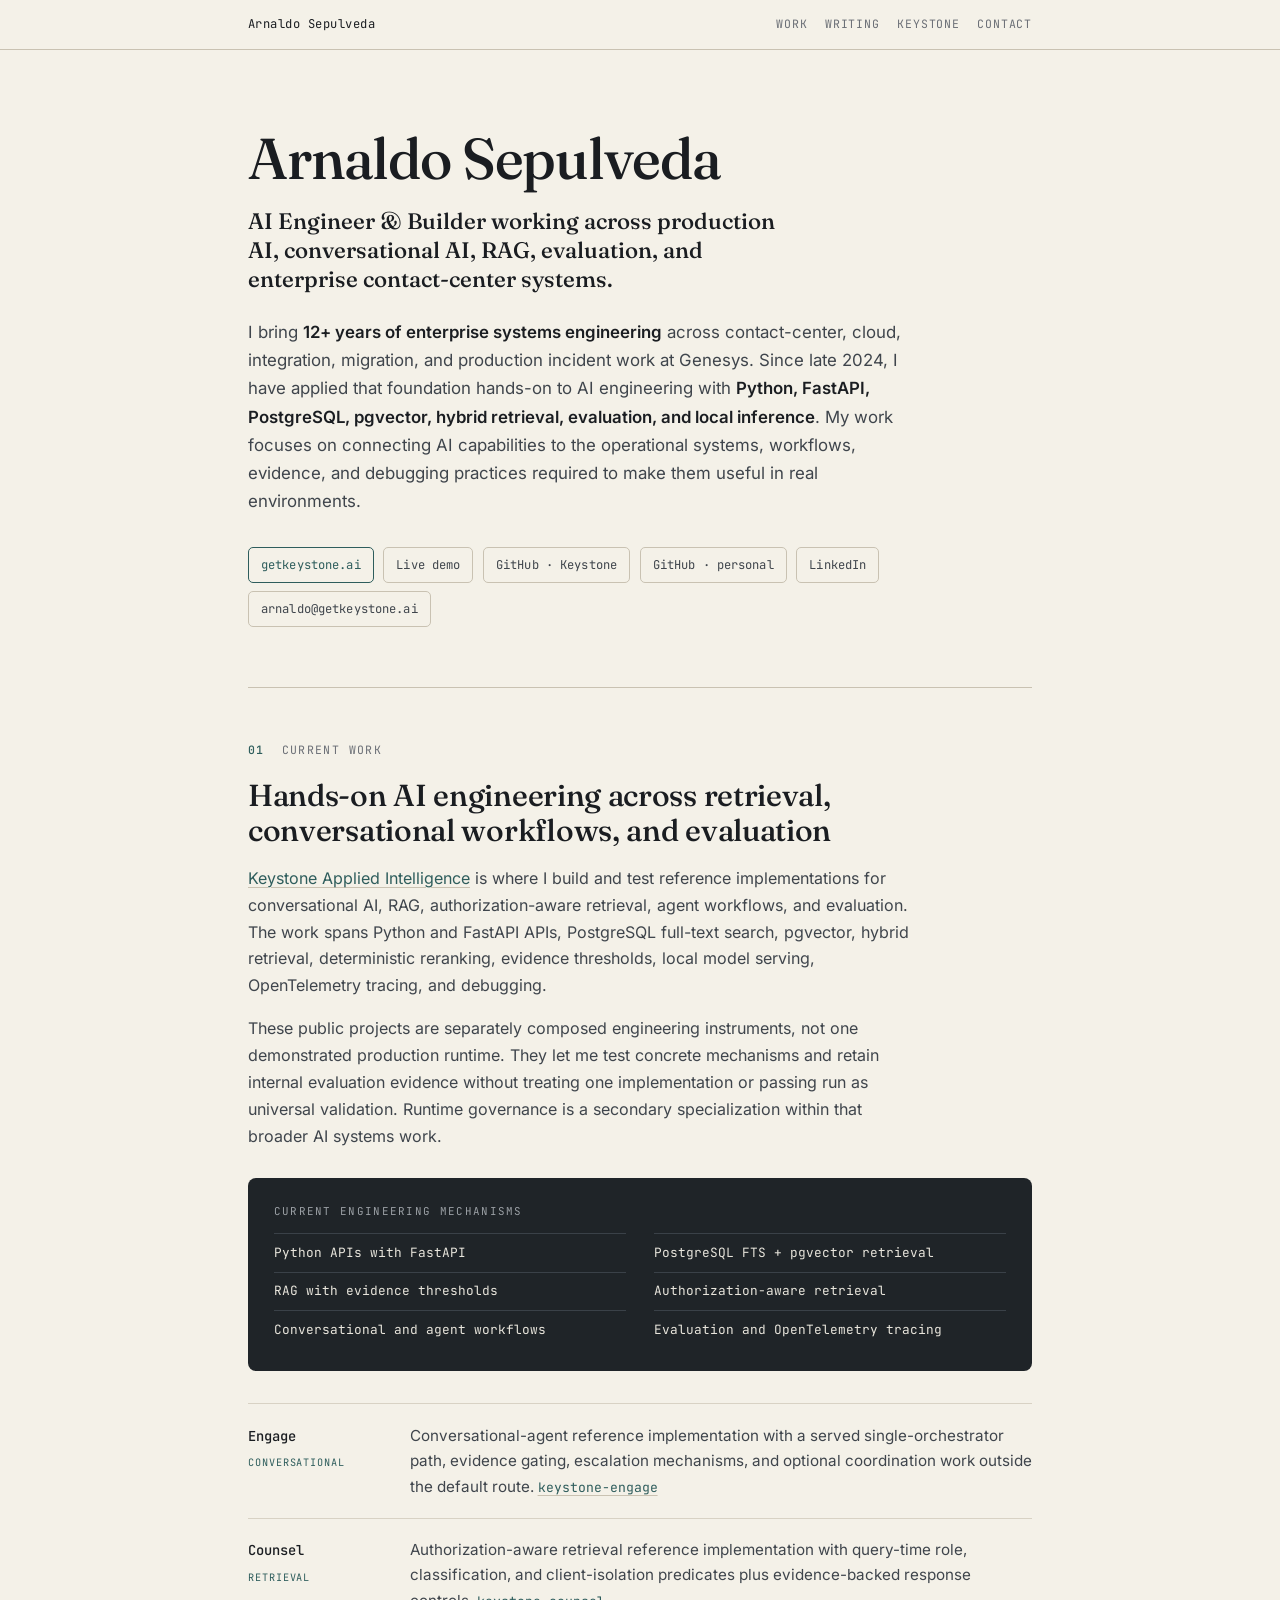
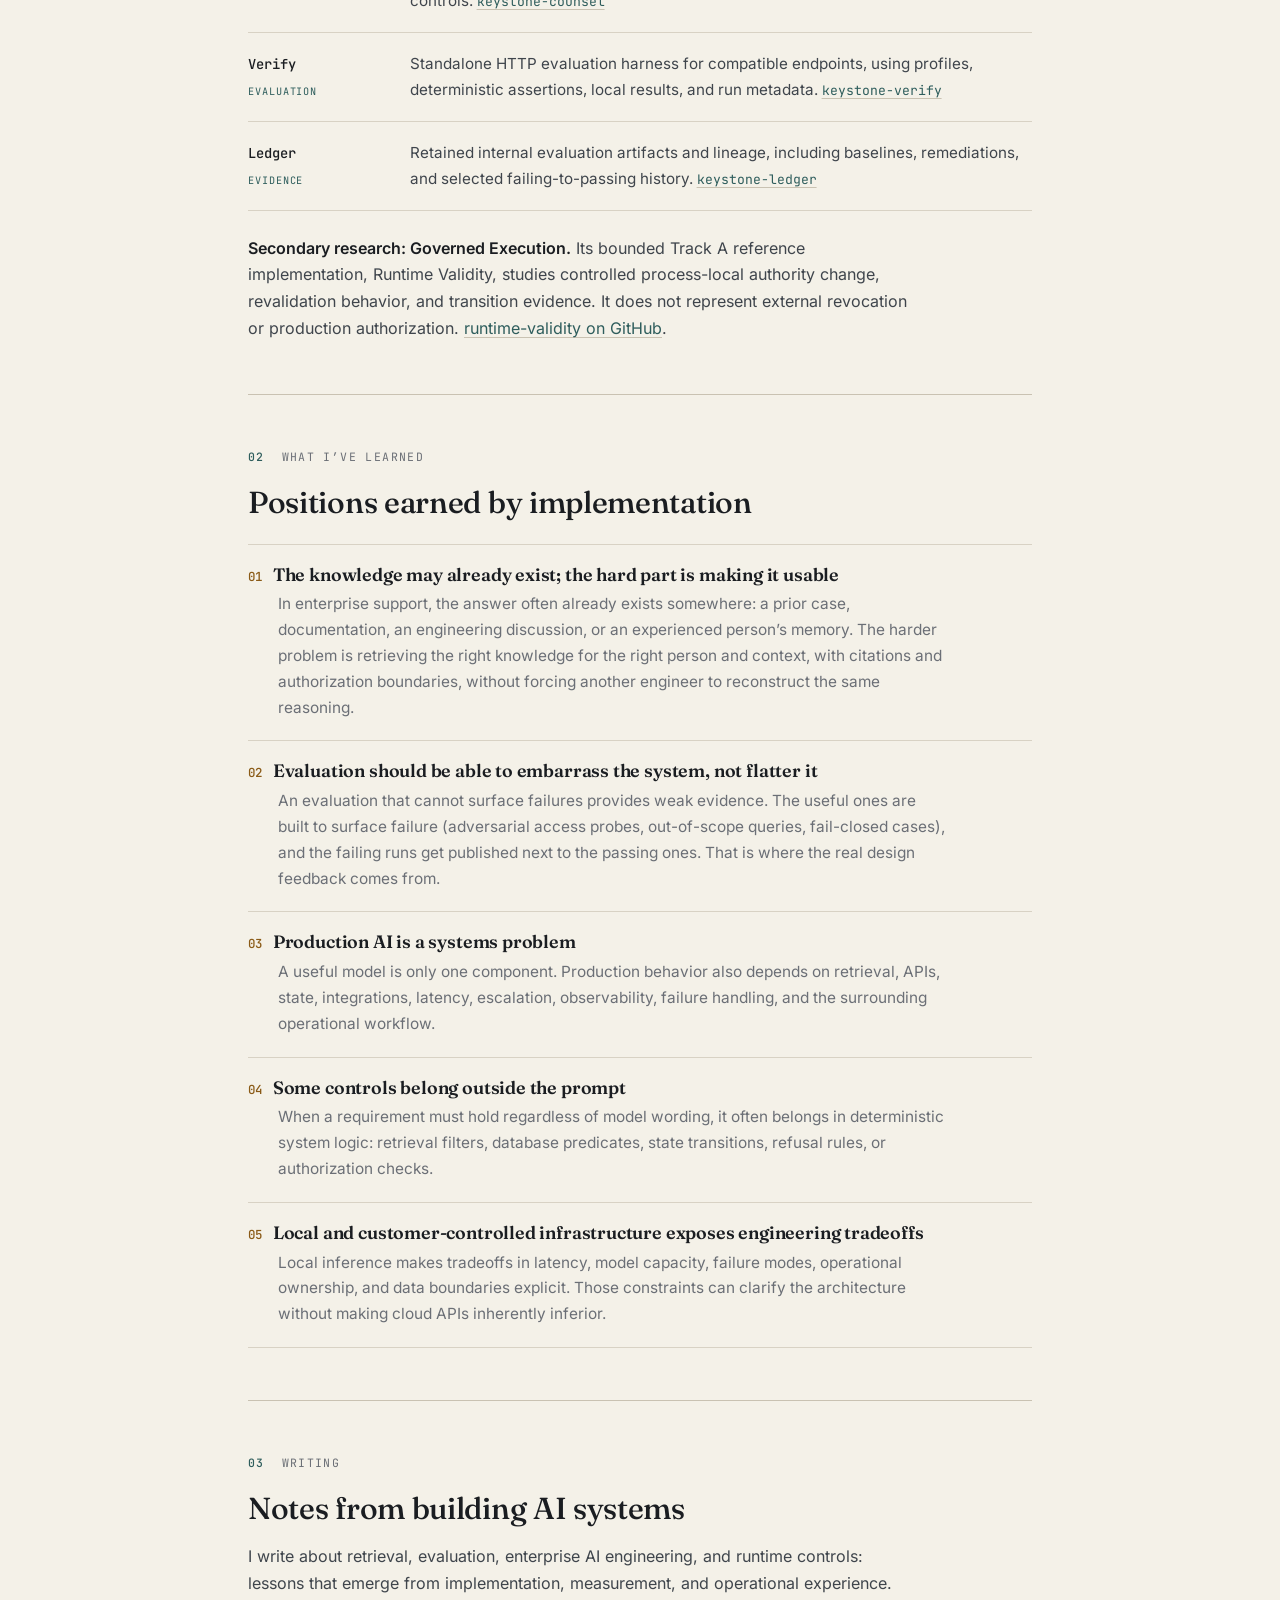
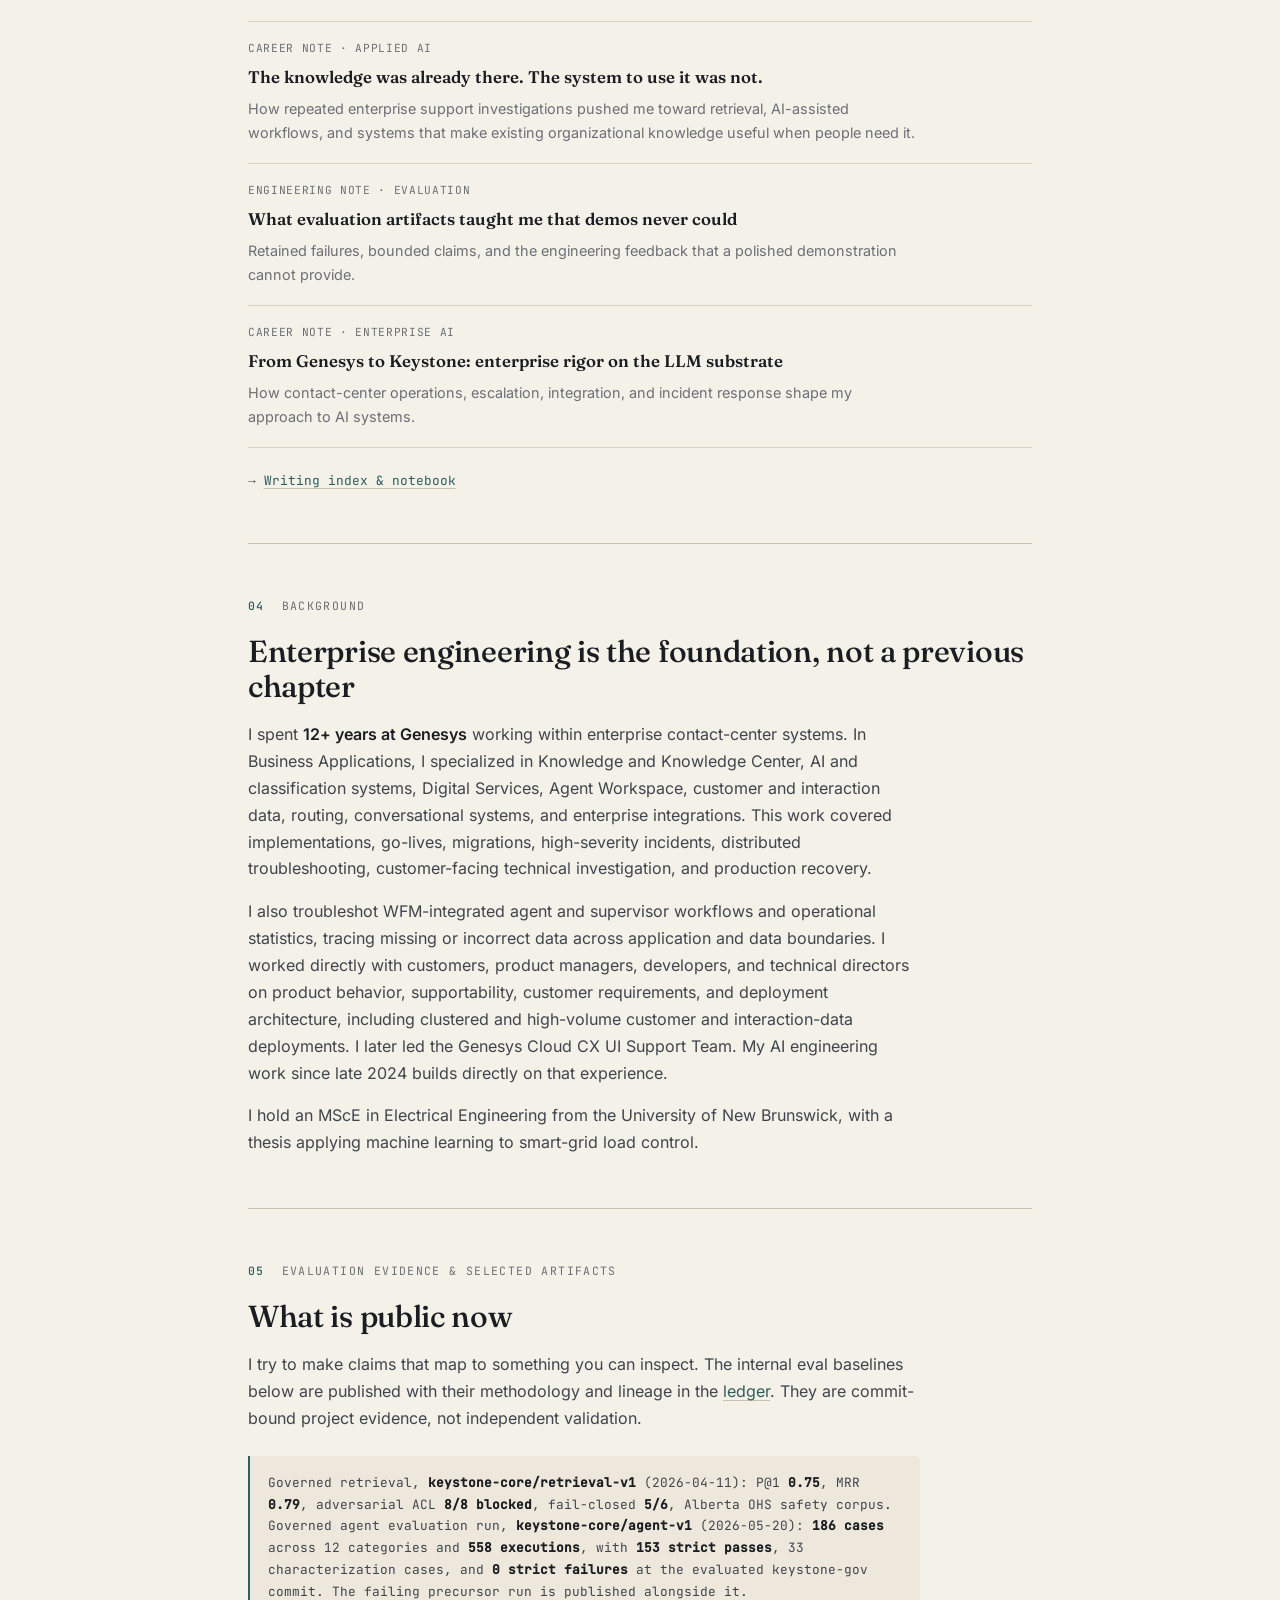
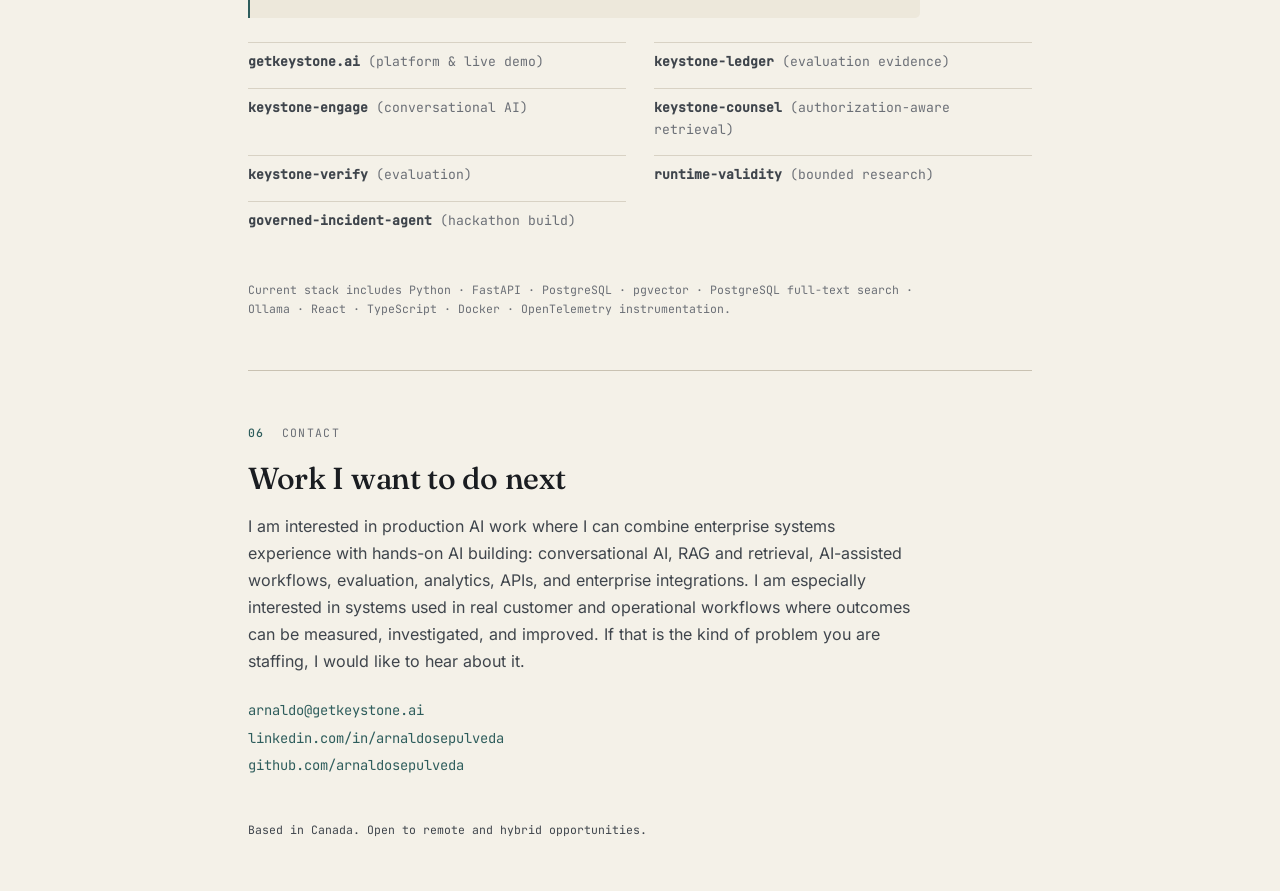
==== commit 3371f652: "docs: correct public deployment and evaluation claims The essay overstated a volunteer fire departme" ====
--- a/index.html
+++ b/index.html
@@ -386,8 +386,9 @@
       Governed retrieval, <b>keystone-core/retrieval-v1</b> (2026-04-11): P@1 <b>0.75</b>, MRR <b>0.79</b>,
       adversarial ACL <b>8/8 blocked</b>, fail-closed <b>5/6</b>, Alberta OHS safety corpus.<br>
       Governed agent evaluation run, <b>keystone-core/agent-v1</b> (2026-05-20): <b>186 cases</b>
-      across 12 categories; <b>558 executions with 0 recorded failures</b> in that retained run. The
-      failing precursor run is published alongside it.
+      across 12 categories and <b>558 executions</b>, with <b>153 strict passes</b>, 33 characterization
+      cases, and <b>0 strict failures</b> at the evaluated keystone-gov commit. The failing precursor
+      run is published alongside it.
     </p>
     <div class="artifacts">
       <a href="https://getkeystone.ai/"><b>getkeystone.ai</b> <span class="desc">(platform &amp; live demo)</span></a>
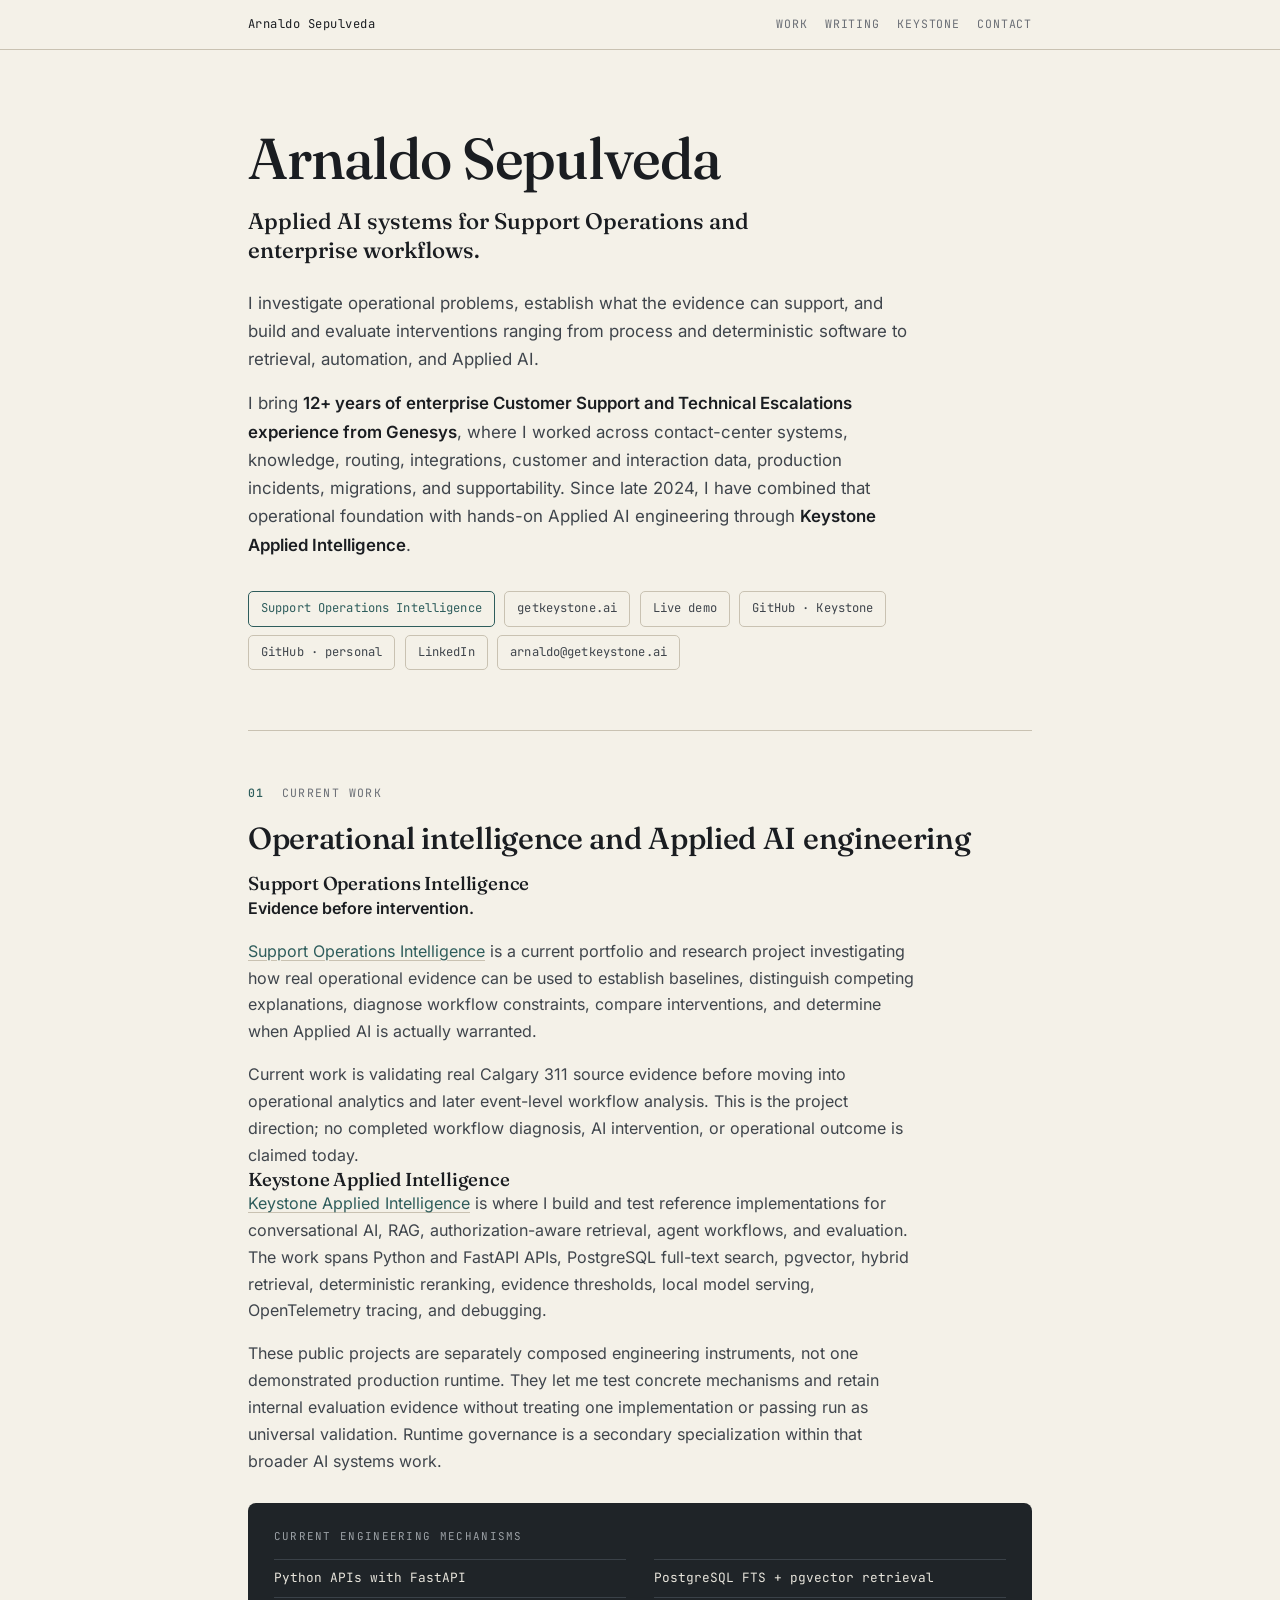
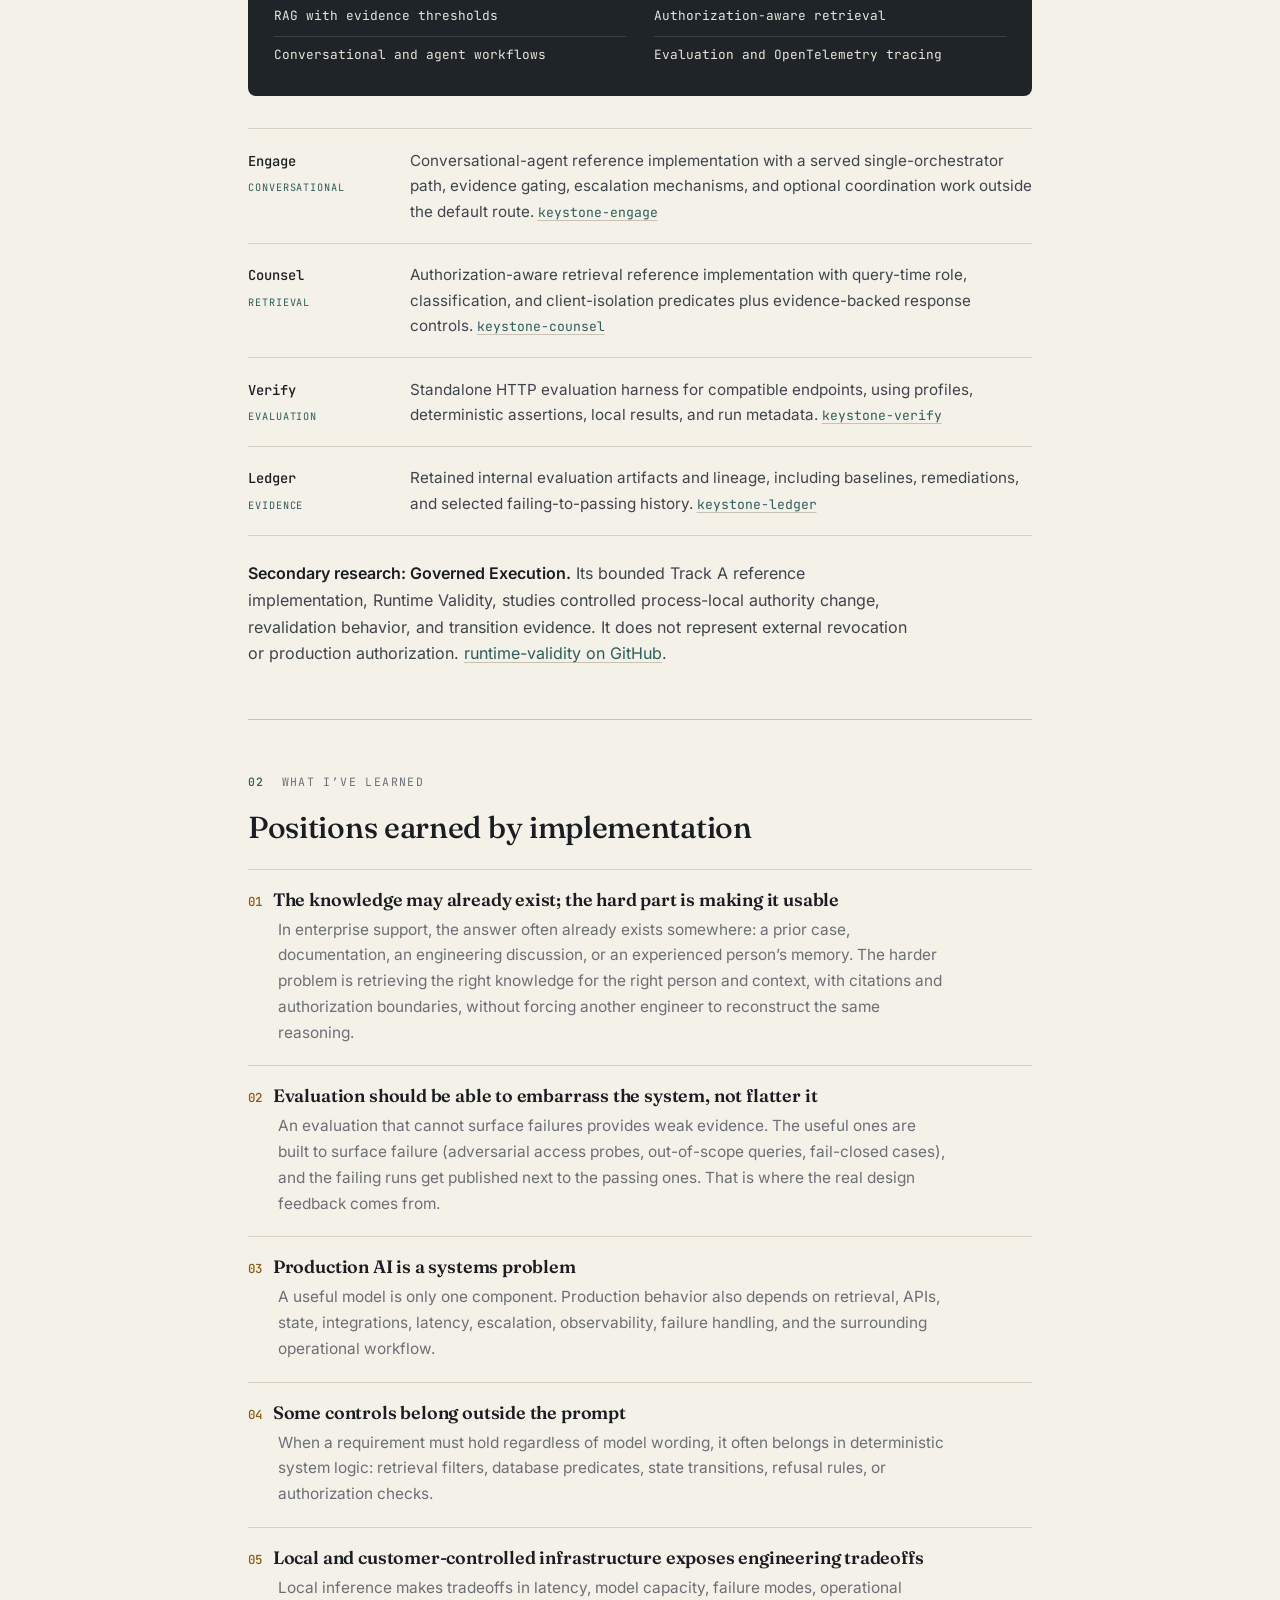
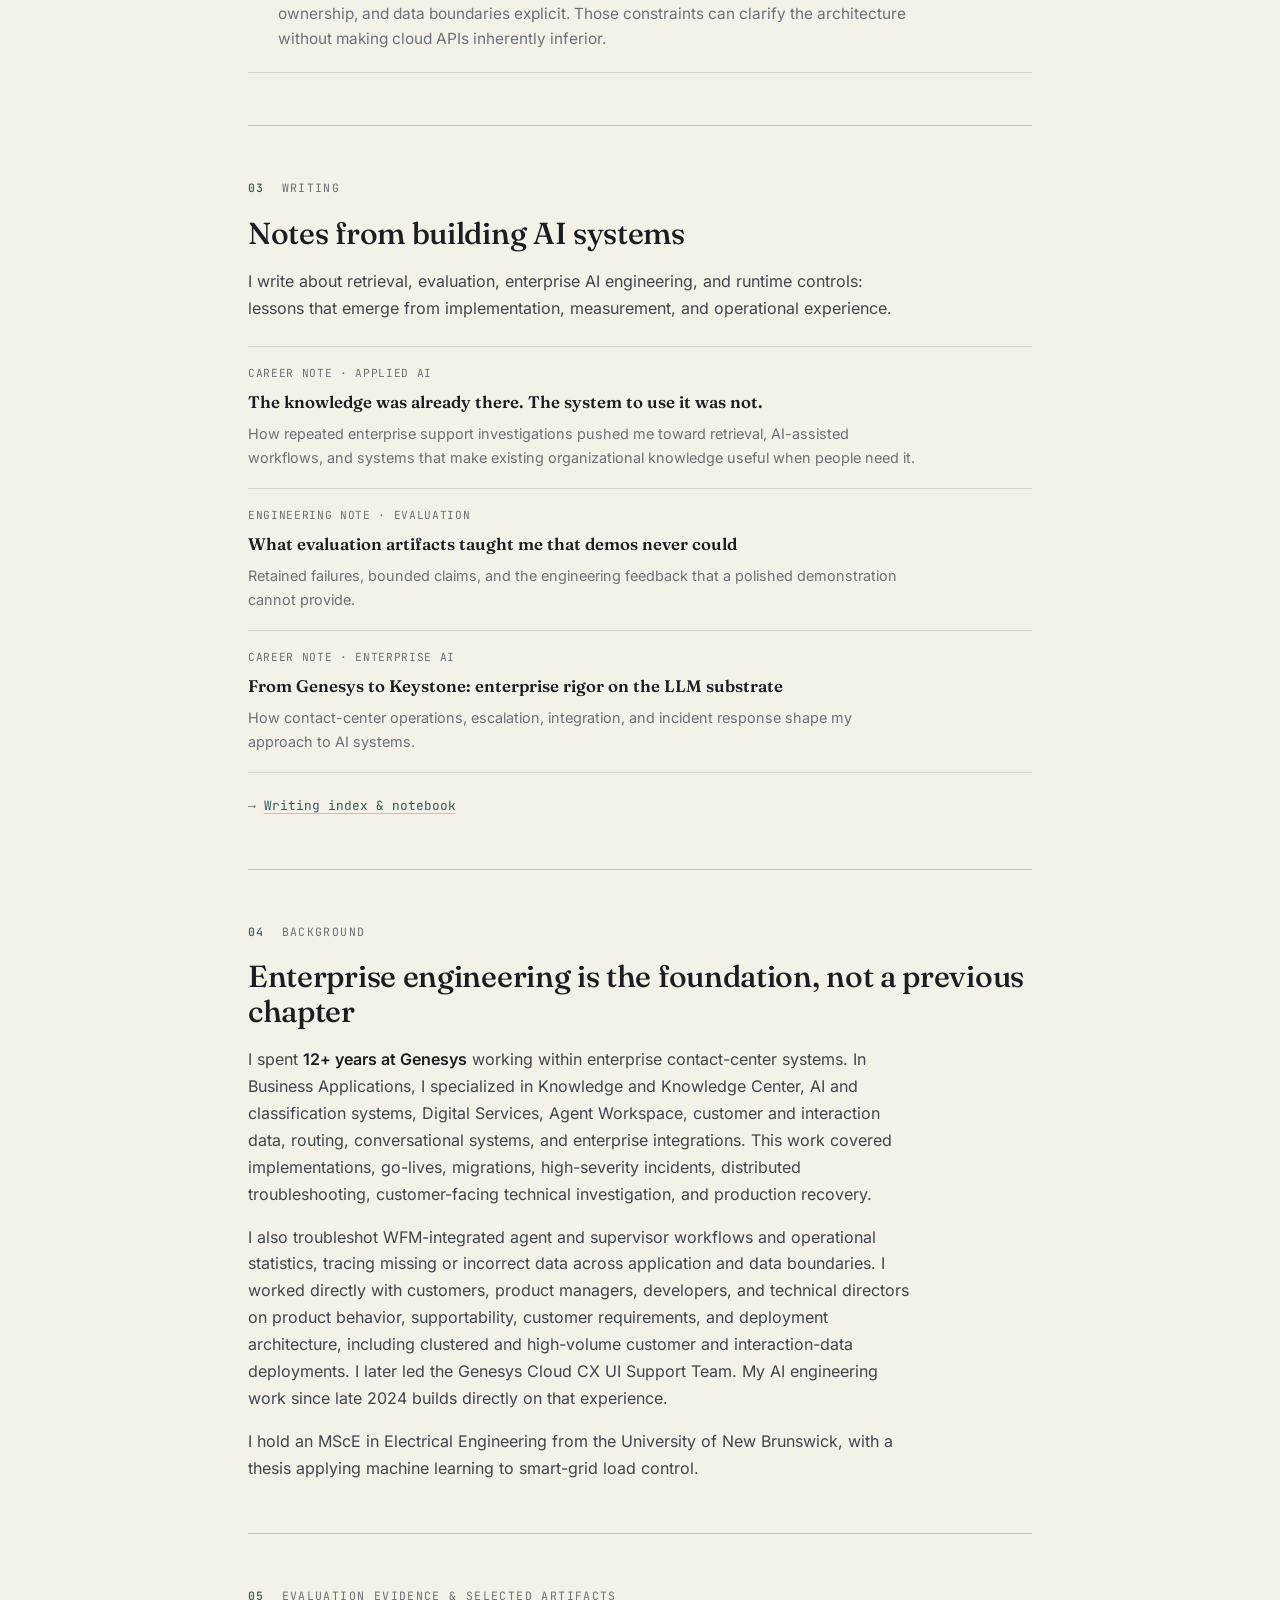
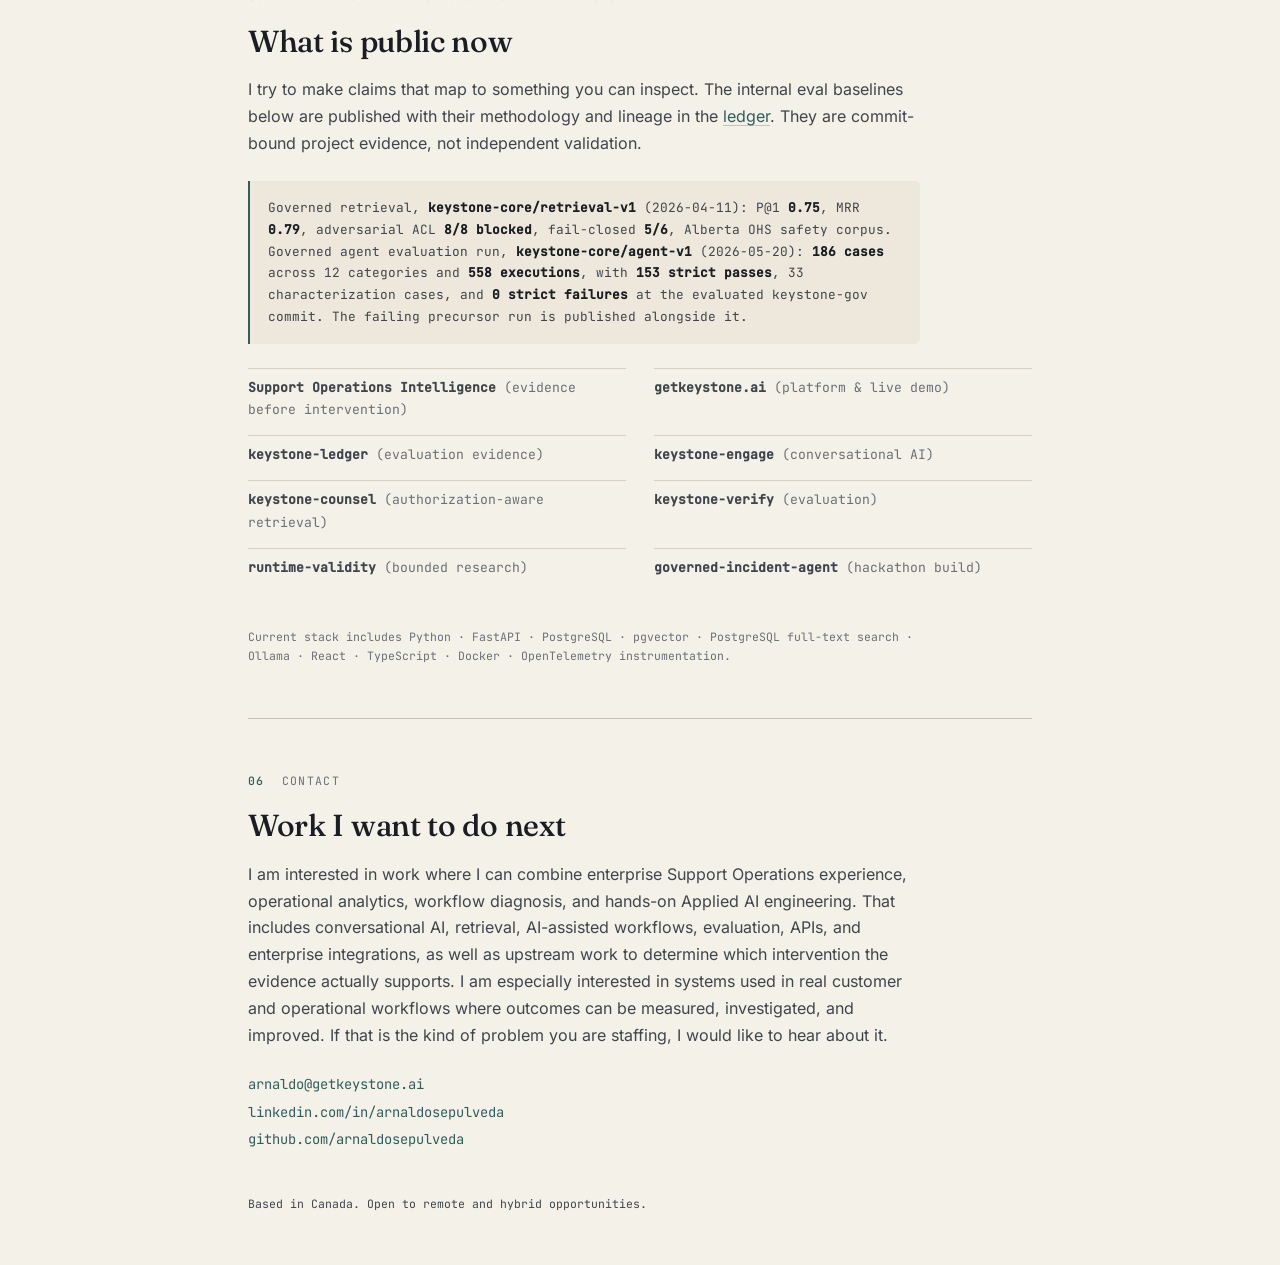
==== commit 791da5da: "docs: align Support Operations and applied AI positioning" ====
--- a/index.html
+++ b/index.html
@@ -3,15 +3,15 @@
 <head>
 <meta charset="utf-8">
 <meta name="viewport" content="width=device-width, initial-scale=1">
-<title>Arnaldo Sepulveda | AI Engineer &amp; Builder</title>
-<meta name="description" content="AI Engineer and Builder working across production AI, conversational AI, RAG, evaluation, and enterprise contact-center systems, with 12+ years at Genesys.">
+<title>Arnaldo Sepulveda | Applied AI, Support Operations &amp; Enterprise Workflows</title>
+<meta name="description" content="Applied AI engineering for Support Operations and enterprise workflows, grounded in operational evidence, analytics, intervention design, and 12+ years at Genesys.">
 <meta name="author" content="Arnaldo Sepulveda">
 <meta name="google-site-verification" content="xf6O8zinKOOA4XrWFdBWYCNRRdKa3pCfS4PnyJUCzz0">
 <link rel="canonical" href="https://arnaldosepulveda.com/">
 
 <meta property="og:type" content="profile">
-<meta property="og:title" content="Arnaldo Sepulveda | AI Engineer &amp; Builder">
-<meta property="og:description" content="AI Engineer and Builder working across production AI, conversational AI, RAG, evaluation, and enterprise contact-center systems, with 12+ years at Genesys.">
+<meta property="og:title" content="Arnaldo Sepulveda | Applied AI, Support Operations &amp; Enterprise Workflows">
+<meta property="og:description" content="Applied AI engineering for Support Operations and enterprise workflows, grounded in operational evidence, analytics, intervention design, and 12+ years at Genesys.">
 <meta property="og:url" content="https://arnaldosepulveda.com/">
 <meta property="og:image" content="https://arnaldosepulveda.com/og.png">
 <meta property="og:image:width" content="1200">
@@ -21,8 +21,8 @@
 
 <meta name="twitter:card" content="summary_large_image">
 <meta name="twitter:image" content="https://arnaldosepulveda.com/og.png">
-<meta name="twitter:title" content="Arnaldo Sepulveda | AI Engineer &amp; Builder">
-<meta name="twitter:description" content="AI Engineer and Builder working across production AI, conversational AI, RAG, evaluation, and enterprise contact-center systems, with 12+ years at Genesys.">
+<meta name="twitter:title" content="Arnaldo Sepulveda | Applied AI, Support Operations &amp; Enterprise Workflows">
+<meta name="twitter:description" content="Applied AI engineering for Support Operations and enterprise workflows, grounded in operational evidence, analytics, intervention design, and 12+ years at Genesys.">
 
 <script type="application/ld+json">
 {
@@ -31,8 +31,8 @@
   "name": "Arnaldo Sepulveda",
   "givenName": "Arnaldo",
   "familyName": "Sepulveda",
-  "jobTitle": "AI Engineer and Builder",
-  "description": "AI Engineer and Builder with 12+ years in enterprise contact-center systems at Genesys and hands-on AI engineering experience since late 2024.",
+  "jobTitle": "Applied AI Engineer",
+  "description": "Applied AI engineer working across Support Operations, enterprise workflows, operational analytics, intervention design, and evidence-bound evaluation, with 12+ years at Genesys.",
   "worksFor": {
     "@type": "Organization",
     "name": "Keystone Applied Intelligence",
@@ -55,6 +55,9 @@
   "knowsAbout": [
     "AI Engineering",
     "AI Systems Engineering",
+    "Support Operations",
+    "Operational Analytics",
+    "Enterprise Workflows",
     "Conversational AI",
     "Retrieval-Augmented Generation",
     "Hybrid Retrieval",
@@ -215,17 +218,22 @@
   <!-- Hero -->
   <section class="hero" style="border-top:none">
     <h1 class="name">Arnaldo Sepulveda</h1>
-    <p class="pitch">AI Engineer &amp; Builder working across production AI, conversational AI, RAG, evaluation, and enterprise contact-center systems.</p>
+    <p class="pitch">Applied AI systems for Support Operations and enterprise workflows.</p>
     <p class="intro">
-      I bring <strong>12+ years of enterprise systems engineering</strong> across contact-center, cloud,
-      integration, migration, and production incident work at Genesys. Since late 2024, I have applied
-      that foundation hands-on to AI engineering with <strong>Python, FastAPI, PostgreSQL, pgvector,
-      hybrid retrieval, evaluation, and local inference</strong>. My work focuses on connecting AI
-      capabilities to the operational systems, workflows, evidence, and debugging practices required
-      to make them useful in real environments.
+      I investigate operational problems, establish what the evidence can support, and build and
+      evaluate interventions ranging from process and deterministic software to retrieval, automation,
+      and Applied AI.
+    </p>
+    <p class="intro" style="margin-top:1rem">
+      I bring <strong>12+ years of enterprise Customer Support and Technical Escalations experience
+      from Genesys</strong>, where I worked across contact-center systems, knowledge, routing,
+      integrations, customer and interaction data, production incidents, migrations, and supportability.
+      Since late 2024, I have combined that operational foundation with hands-on Applied AI engineering
+      through <strong>Keystone Applied Intelligence</strong>.
     </p>
     <div class="proof-links">
-      <a class="primary" href="https://getkeystone.ai/">getkeystone.ai</a>
+      <a class="primary" href="https://github.com/arnaldosepulveda/support-operations-intelligence">Support Operations Intelligence</a>
+      <a href="https://getkeystone.ai/">getkeystone.ai</a>
       <a href="https://demo.getkeystone.ai/">Live demo</a>
       <a href="https://github.com/getkeystone">GitHub · Keystone</a>
       <a href="https://github.com/arnaldosepulveda">GitHub · personal</a>
@@ -237,7 +245,22 @@
   <!-- Current work -->
   <section id="work">
     <div class="kicker"><b>01</b> &nbsp;Current work</div>
-    <h2>Hands-on AI engineering across retrieval, conversational workflows, and evaluation</h2>
+    <h2>Operational intelligence and Applied AI engineering</h2>
+    <h3>Support Operations Intelligence</h3>
+    <p><strong>Evidence before intervention.</strong></p>
+    <p>
+      <a href="https://github.com/arnaldosepulveda/support-operations-intelligence">Support Operations Intelligence</a>
+      is a current portfolio and research project investigating how real operational evidence can be
+      used to establish baselines, distinguish competing explanations, diagnose workflow constraints,
+      compare interventions, and determine when Applied AI is actually warranted.
+    </p>
+    <p>
+      Current work is validating real Calgary 311 source evidence before moving into operational
+      analytics and later event-level workflow analysis. This is the project direction; no completed
+      workflow diagnosis, AI intervention, or operational outcome is claimed today.
+    </p>
+
+    <h3>Keystone Applied Intelligence</h3>
     <p>
       <a href="https://getkeystone.ai/">Keystone Applied Intelligence</a> is where I build and test
       reference implementations for conversational AI, RAG, authorization-aware retrieval, agent
@@ -391,6 +414,7 @@
       run is published alongside it.
     </p>
     <div class="artifacts">
+      <a href="https://github.com/arnaldosepulveda/support-operations-intelligence"><b>Support Operations Intelligence</b> <span class="desc">(evidence before intervention)</span></a>
       <a href="https://getkeystone.ai/"><b>getkeystone.ai</b> <span class="desc">(platform &amp; live demo)</span></a>
       <a href="https://github.com/getkeystone/keystone-ledger"><b>keystone-ledger</b> <span class="desc">(evaluation evidence)</span></a>
       <a href="https://github.com/getkeystone/keystone-engage"><b>keystone-engage</b> <span class="desc">(conversational AI)</span></a>
@@ -407,10 +431,12 @@
     <div class="kicker"><b>06</b> &nbsp;Contact</div>
     <h2>Work I want to do next</h2>
     <p>
-      I am interested in production AI work where I can combine enterprise systems experience with
-      hands-on AI building: conversational AI, RAG and retrieval, AI-assisted workflows, evaluation,
-      analytics, APIs, and enterprise integrations. I am especially interested in systems used in real
-      customer and operational workflows where outcomes can be measured, investigated, and improved.
+      I am interested in work where I can combine enterprise Support Operations experience,
+      operational analytics, workflow diagnosis, and hands-on Applied AI engineering. That includes
+      conversational AI, retrieval, AI-assisted workflows, evaluation, APIs, and enterprise integrations,
+      as well as upstream work to determine which intervention the evidence actually supports. I am
+      especially interested in systems used in real customer and operational workflows where outcomes
+      can be measured, investigated, and improved.
       If that is the kind of problem you are staffing, I would like to hear about it.
     </p>
     <div class="lines">
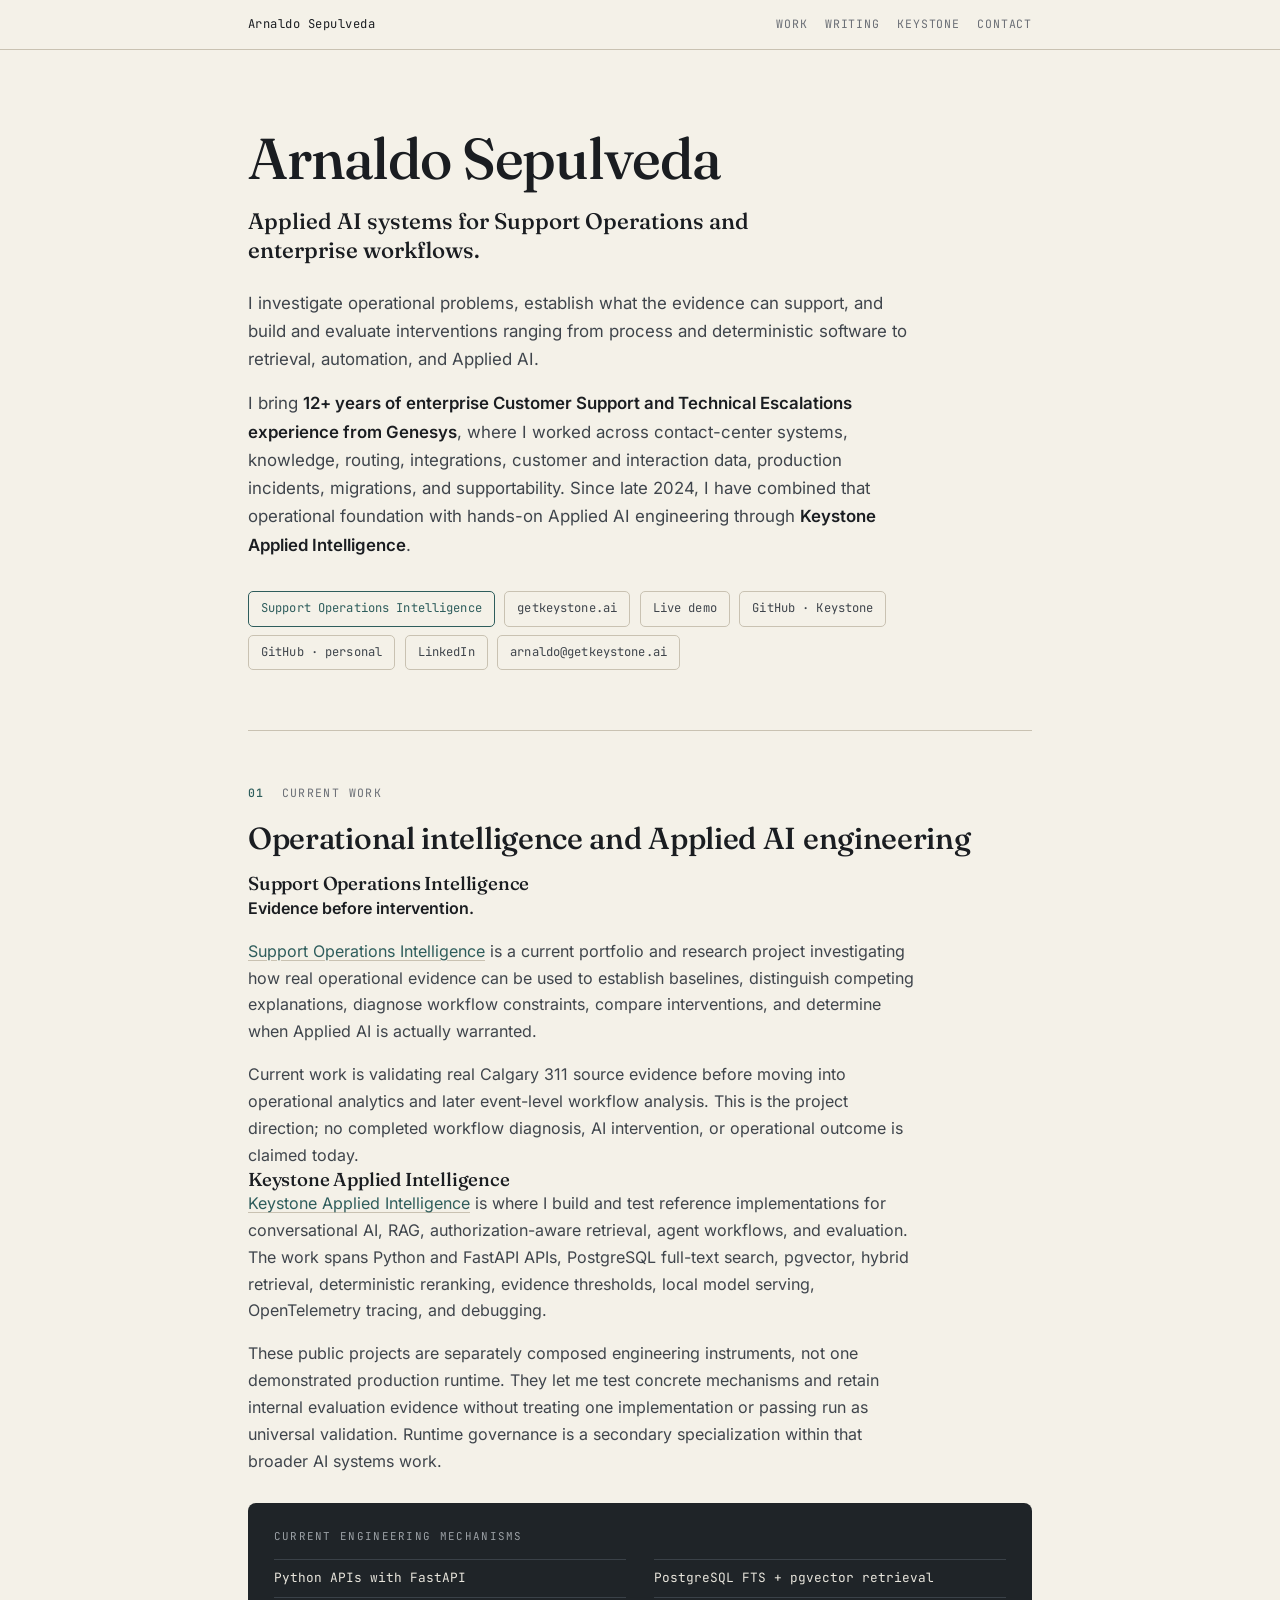
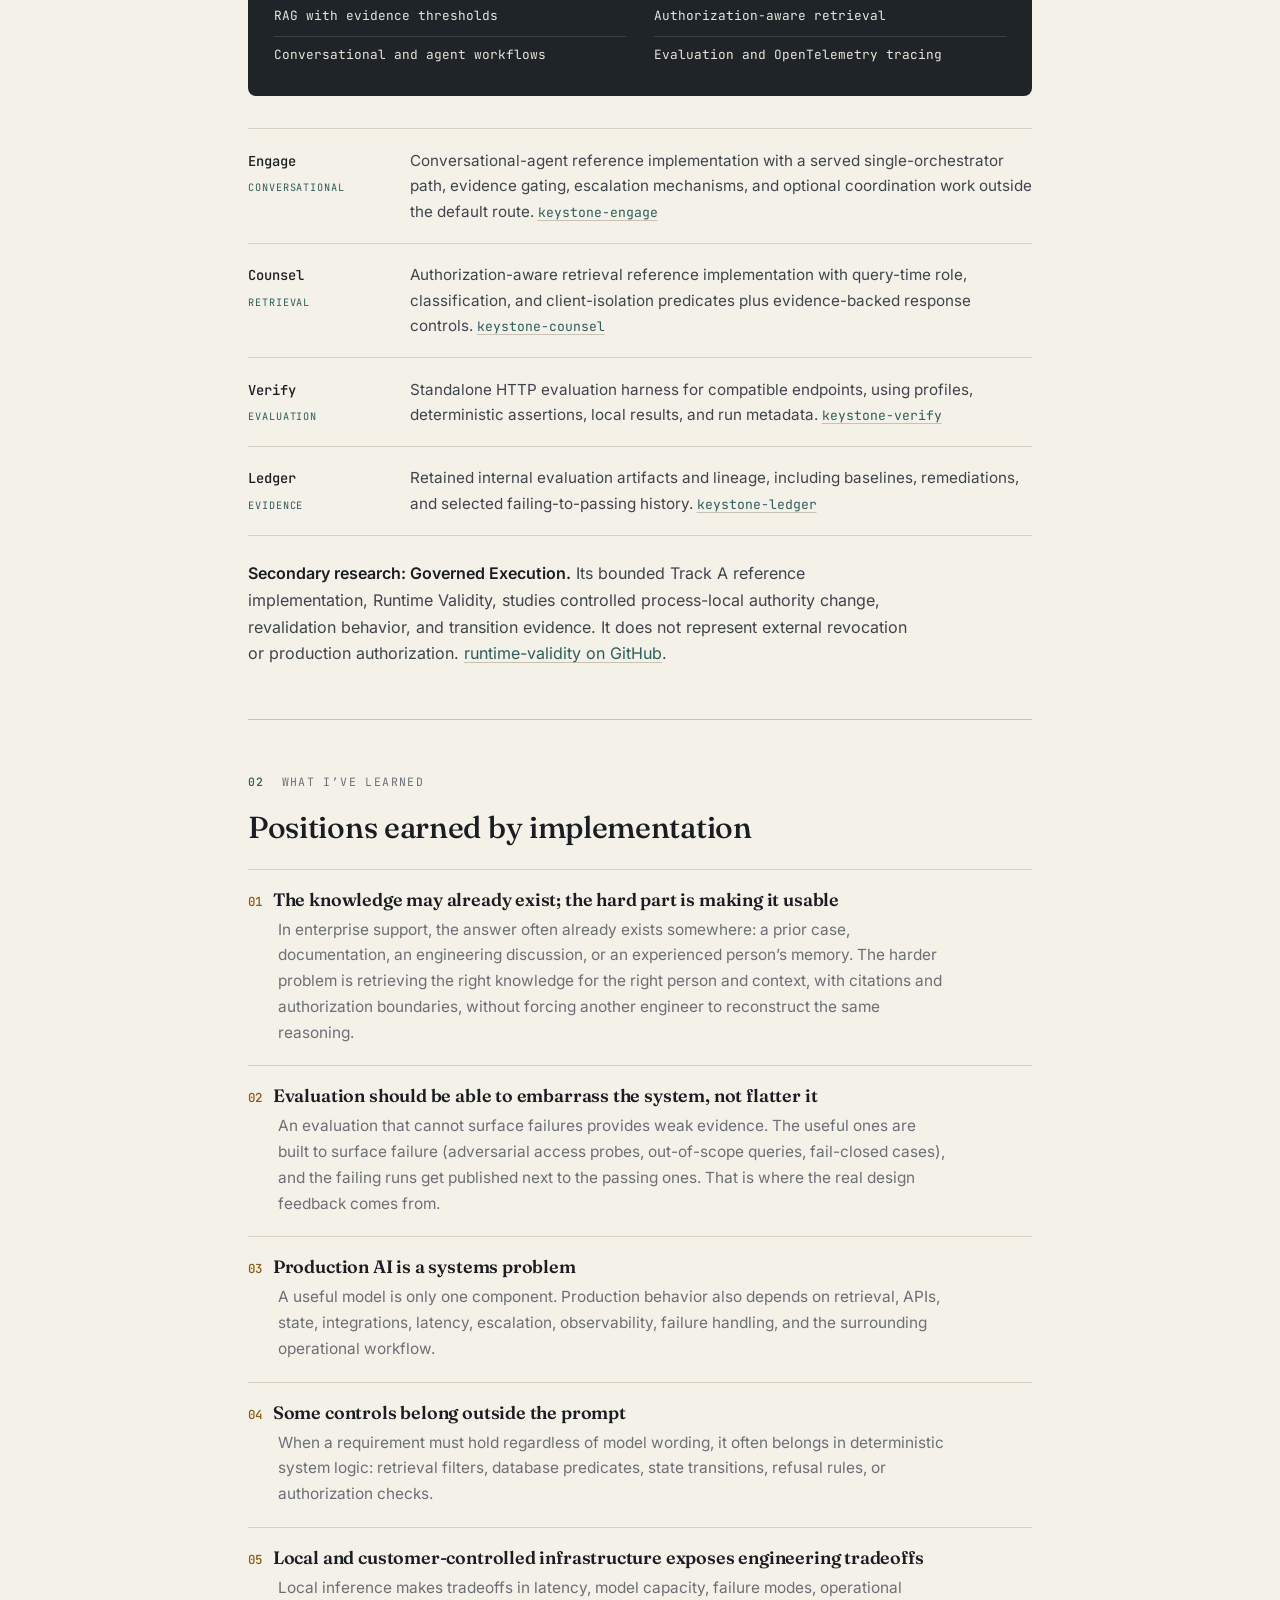
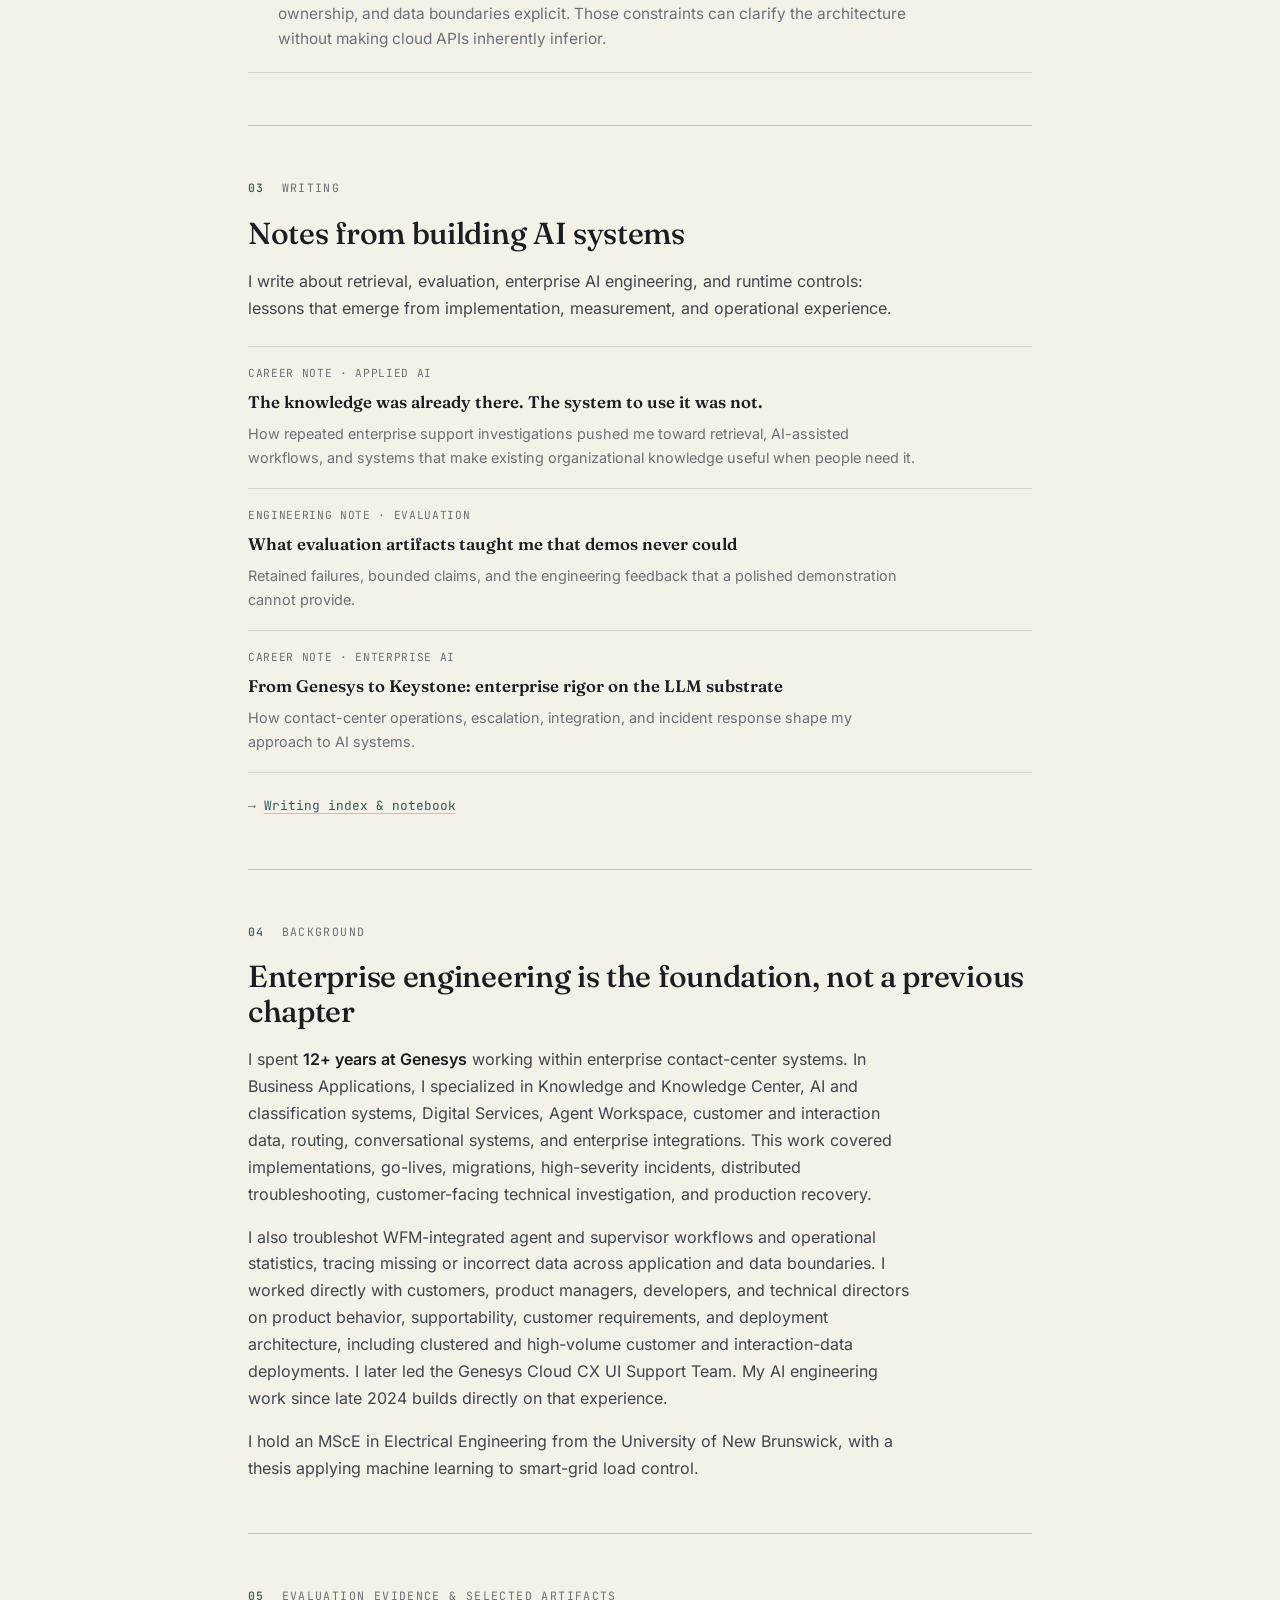
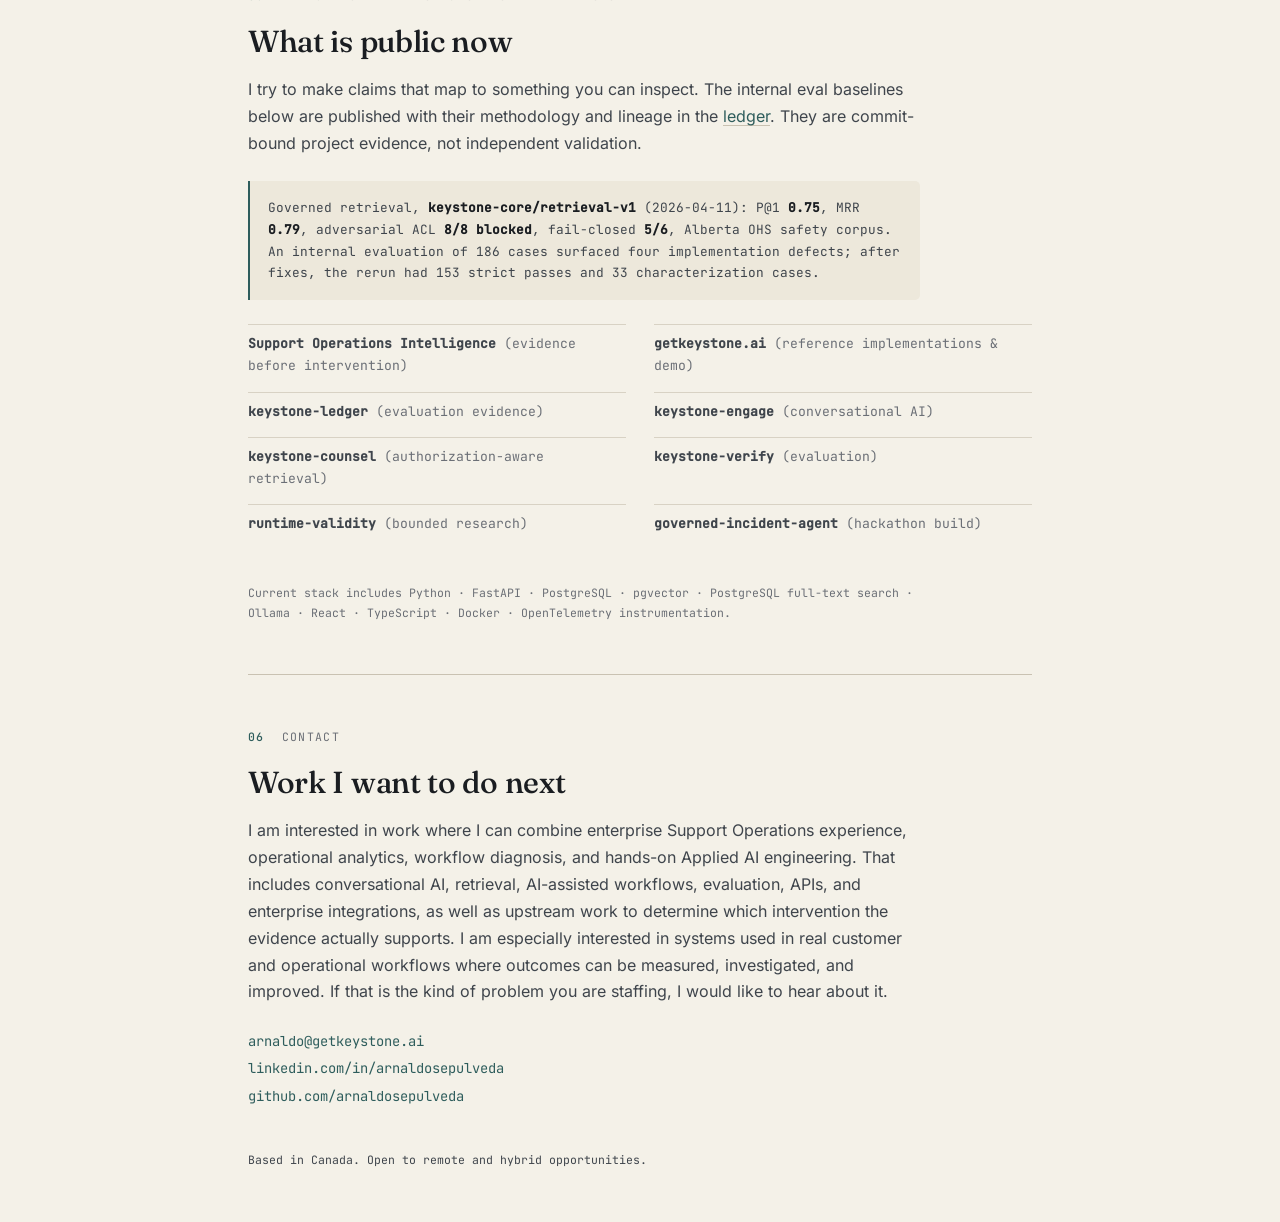
==== commit 04d2d67f: "docs: align public claims with evidence" ====
--- a/index.html
+++ b/index.html
@@ -4,14 +4,14 @@
 <meta charset="utf-8">
 <meta name="viewport" content="width=device-width, initial-scale=1">
 <title>Arnaldo Sepulveda | Applied AI, Support Operations &amp; Enterprise Workflows</title>
-<meta name="description" content="Applied AI engineering for Support Operations and enterprise workflows, grounded in operational evidence, analytics, intervention design, and 12+ years at Genesys.">
+<meta name="description" content="Enterprise CX and contact-center systems, with 12+ years at Genesys, and independent applied AI work on retrieval, access control, and evaluation.">
 <meta name="author" content="Arnaldo Sepulveda">
 <meta name="google-site-verification" content="xf6O8zinKOOA4XrWFdBWYCNRRdKa3pCfS4PnyJUCzz0">
 <link rel="canonical" href="https://arnaldosepulveda.com/">
 
 <meta property="og:type" content="profile">
 <meta property="og:title" content="Arnaldo Sepulveda | Applied AI, Support Operations &amp; Enterprise Workflows">
-<meta property="og:description" content="Applied AI engineering for Support Operations and enterprise workflows, grounded in operational evidence, analytics, intervention design, and 12+ years at Genesys.">
+<meta property="og:description" content="Enterprise CX and contact-center systems, with 12+ years at Genesys, and independent applied AI work on retrieval, access control, and evaluation.">
 <meta property="og:url" content="https://arnaldosepulveda.com/">
 <meta property="og:image" content="https://arnaldosepulveda.com/og.png">
 <meta property="og:image:width" content="1200">
@@ -22,7 +22,7 @@
 <meta name="twitter:card" content="summary_large_image">
 <meta name="twitter:image" content="https://arnaldosepulveda.com/og.png">
 <meta name="twitter:title" content="Arnaldo Sepulveda | Applied AI, Support Operations &amp; Enterprise Workflows">
-<meta name="twitter:description" content="Applied AI engineering for Support Operations and enterprise workflows, grounded in operational evidence, analytics, intervention design, and 12+ years at Genesys.">
+<meta name="twitter:description" content="Enterprise CX and contact-center systems, with 12+ years at Genesys, and independent applied AI work on retrieval, access control, and evaluation.">
 
 <script type="application/ld+json">
 {
@@ -31,8 +31,7 @@
   "name": "Arnaldo Sepulveda",
   "givenName": "Arnaldo",
   "familyName": "Sepulveda",
-  "jobTitle": "Applied AI Engineer",
-  "description": "Applied AI engineer working across Support Operations, enterprise workflows, operational analytics, intervention design, and evidence-bound evaluation, with 12+ years at Genesys.",
+  "description": "Enterprise CX and contact-center systems, with 12+ years at Genesys, and independent applied AI work on retrieval, access control, and evaluation.",
   "worksFor": {
     "@type": "Organization",
     "name": "Keystone Applied Intelligence",
@@ -408,14 +407,11 @@
     <p class="metrics">
       Governed retrieval, <b>keystone-core/retrieval-v1</b> (2026-04-11): P@1 <b>0.75</b>, MRR <b>0.79</b>,
       adversarial ACL <b>8/8 blocked</b>, fail-closed <b>5/6</b>, Alberta OHS safety corpus.<br>
-      Governed agent evaluation run, <b>keystone-core/agent-v1</b> (2026-05-20): <b>186 cases</b>
-      across 12 categories and <b>558 executions</b>, with <b>153 strict passes</b>, 33 characterization
-      cases, and <b>0 strict failures</b> at the evaluated keystone-gov commit. The failing precursor
-      run is published alongside it.
+      An internal evaluation of 186 cases surfaced four implementation defects; after fixes, the rerun had 153 strict passes and 33 characterization cases.
     </p>
     <div class="artifacts">
       <a href="https://github.com/arnaldosepulveda/support-operations-intelligence"><b>Support Operations Intelligence</b> <span class="desc">(evidence before intervention)</span></a>
-      <a href="https://getkeystone.ai/"><b>getkeystone.ai</b> <span class="desc">(platform &amp; live demo)</span></a>
+      <a href="https://getkeystone.ai/"><b>getkeystone.ai</b> <span class="desc">(reference implementations &amp; demo)</span></a>
       <a href="https://github.com/getkeystone/keystone-ledger"><b>keystone-ledger</b> <span class="desc">(evaluation evidence)</span></a>
       <a href="https://github.com/getkeystone/keystone-engage"><b>keystone-engage</b> <span class="desc">(conversational AI)</span></a>
       <a href="https://github.com/getkeystone/keystone-counsel"><b>keystone-counsel</b> <span class="desc">(authorization-aware retrieval)</span></a>
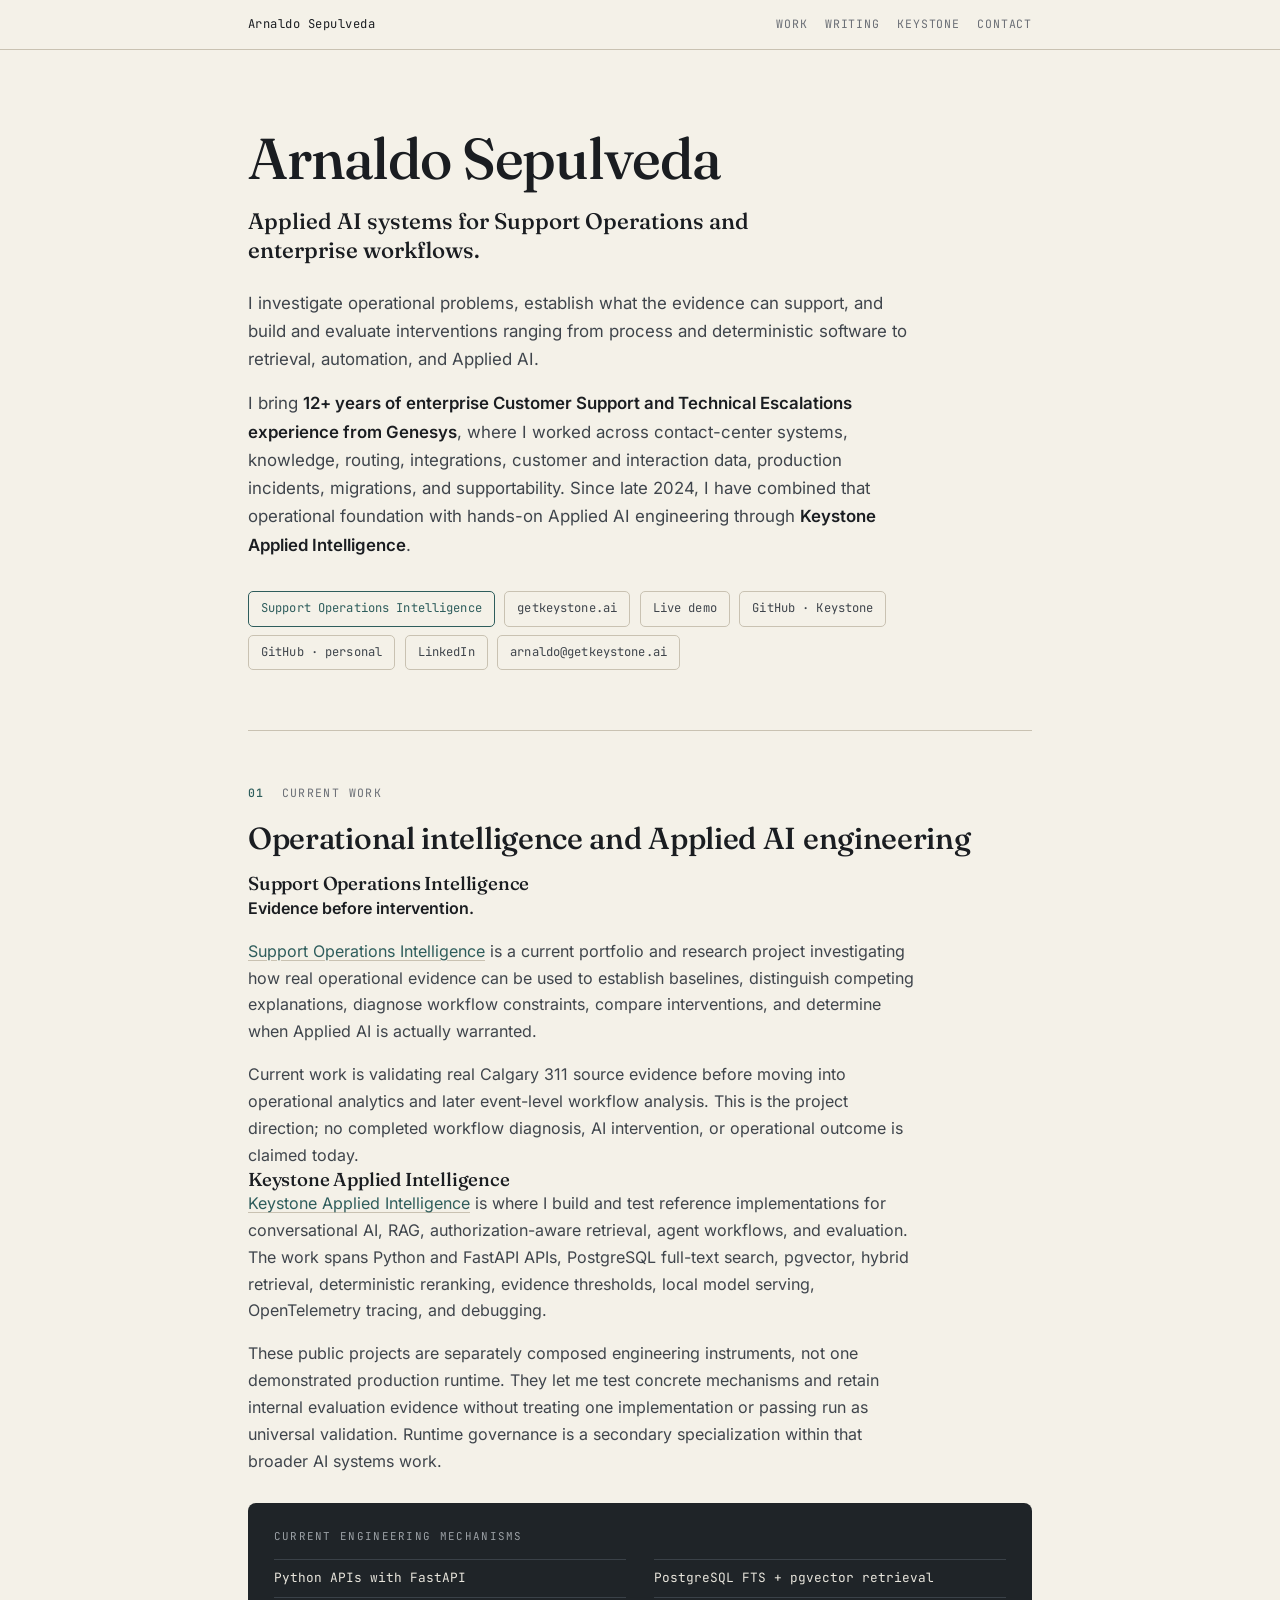
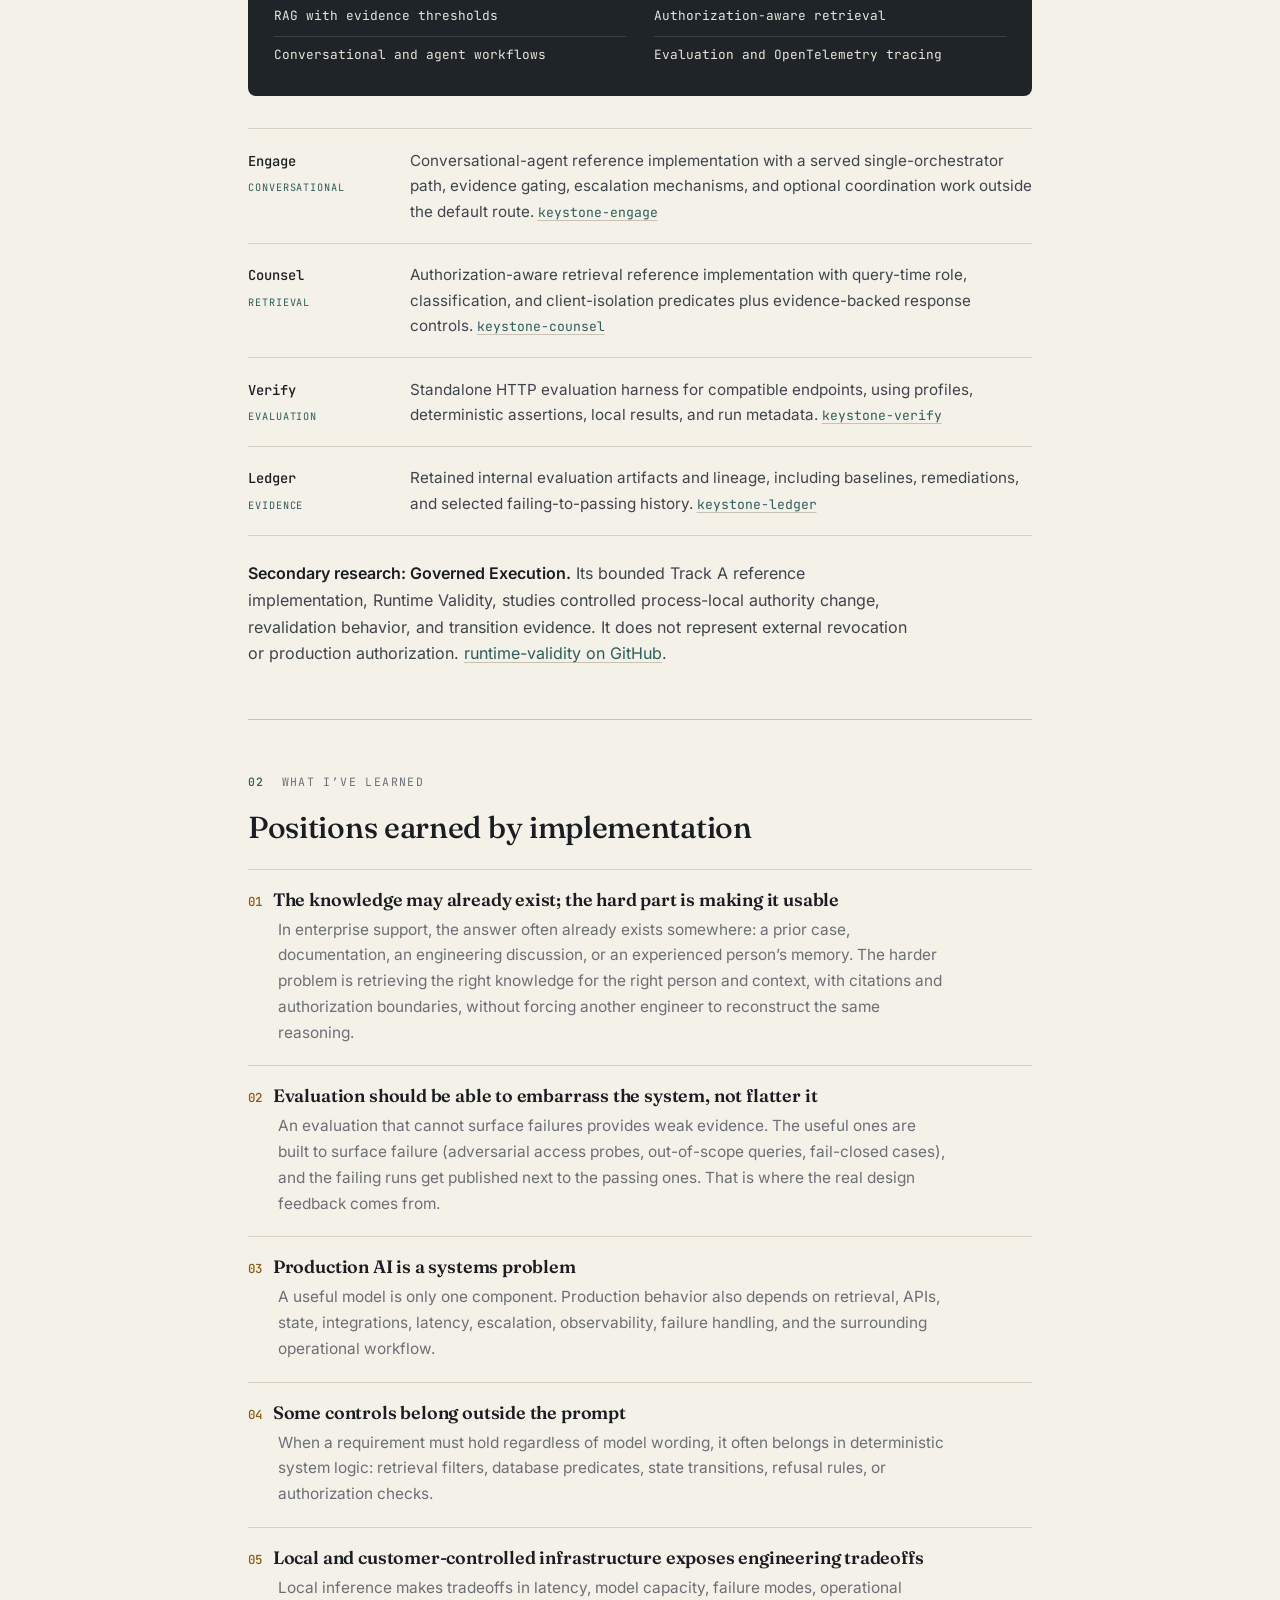
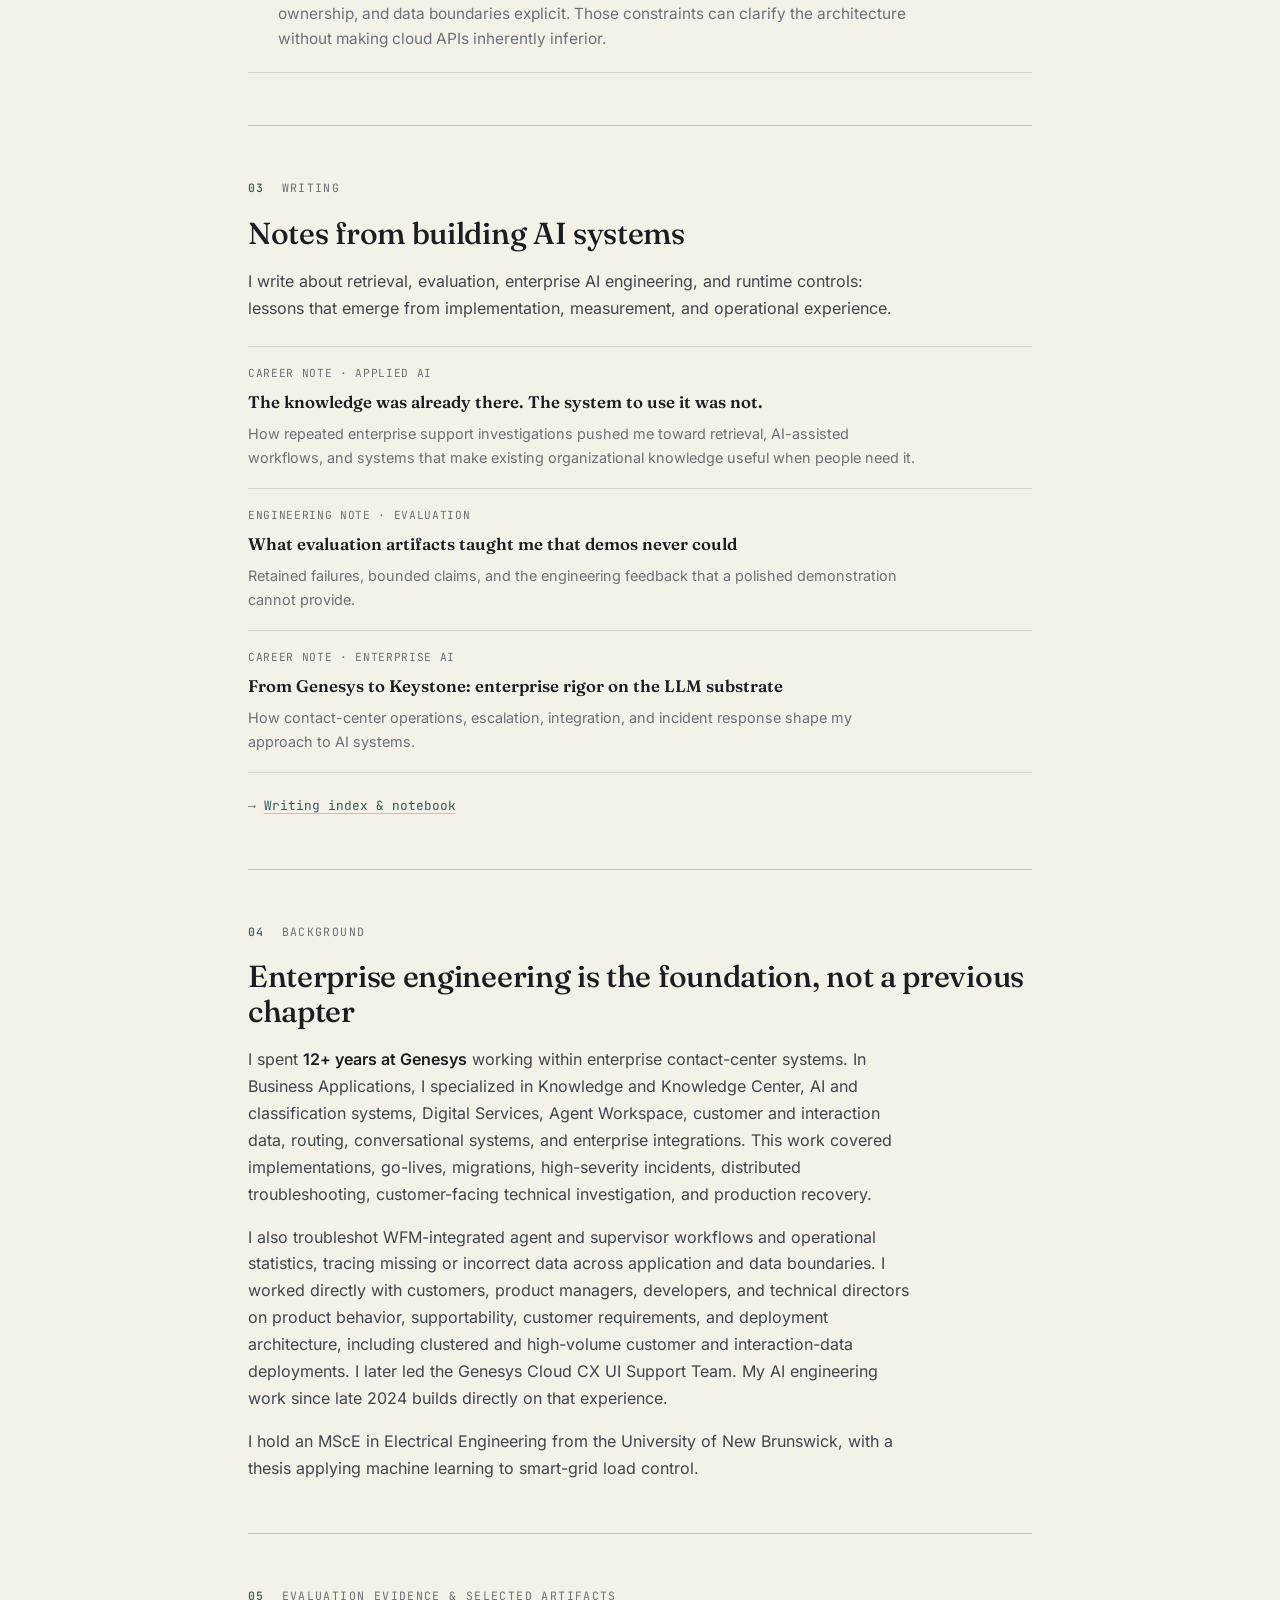
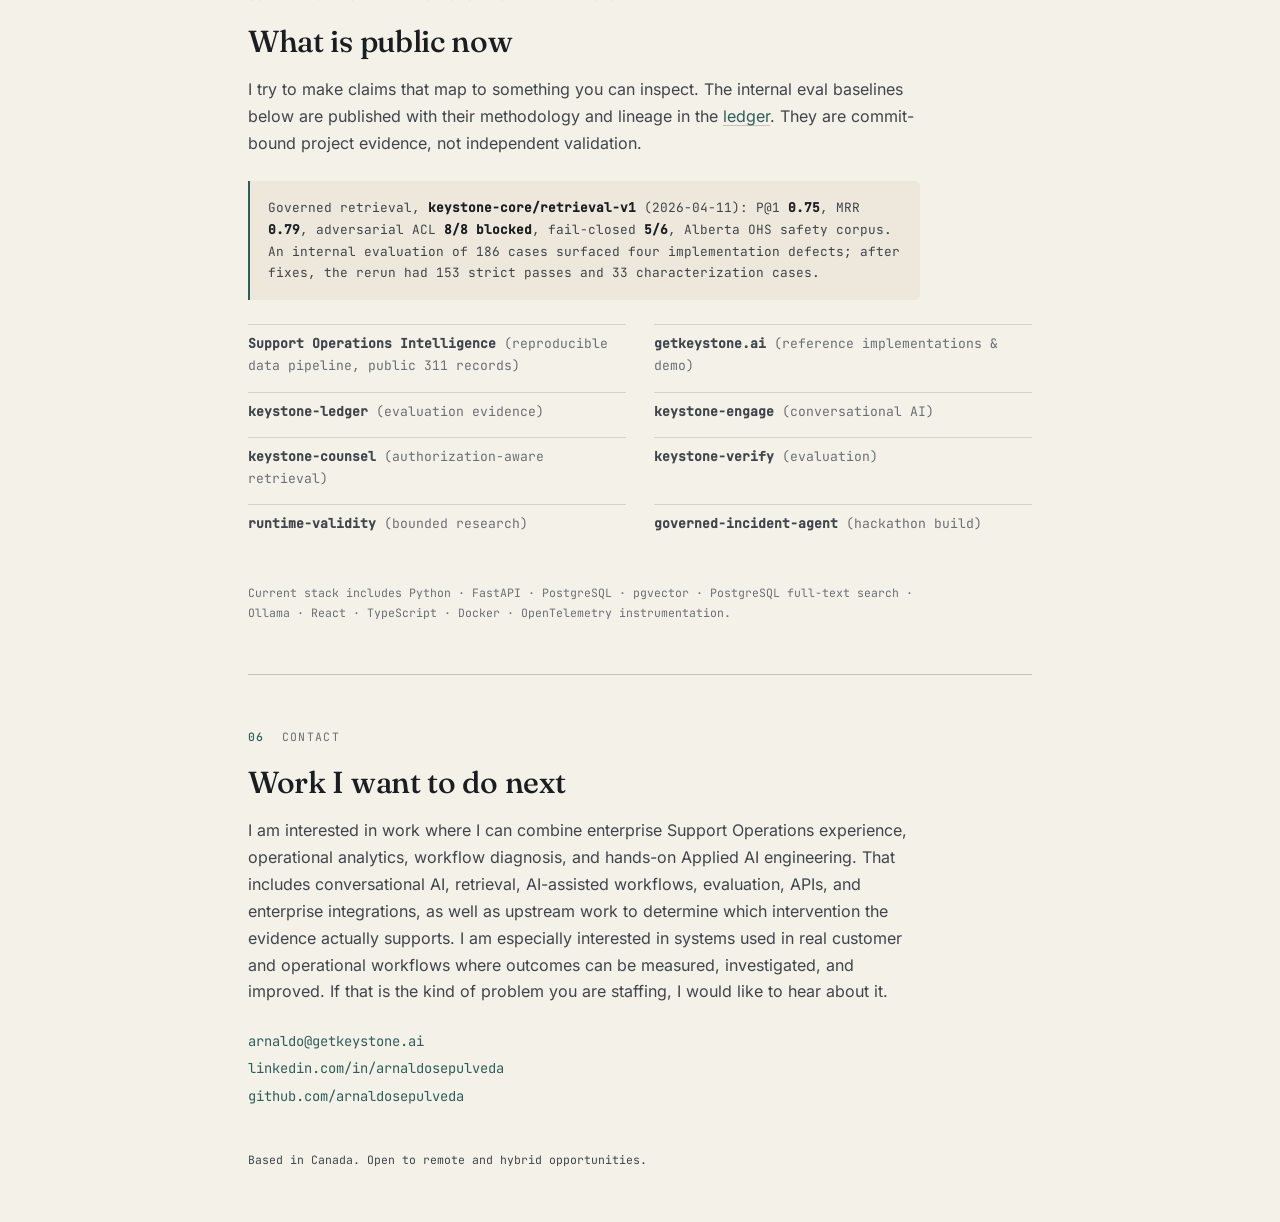
==== commit f1a5b26f: "docs: personal site title and identity cleanup" ====
--- a/index.html
+++ b/index.html
@@ -3,14 +3,14 @@
 <head>
 <meta charset="utf-8">
 <meta name="viewport" content="width=device-width, initial-scale=1">
-<title>Arnaldo Sepulveda | Applied AI, Support Operations &amp; Enterprise Workflows</title>
+<title>Arnaldo Sepulveda | Enterprise CX Systems &amp; Applied AI</title>
 <meta name="description" content="Enterprise CX and contact-center systems, with 12+ years at Genesys, and independent applied AI work on retrieval, access control, and evaluation.">
 <meta name="author" content="Arnaldo Sepulveda">
 <meta name="google-site-verification" content="xf6O8zinKOOA4XrWFdBWYCNRRdKa3pCfS4PnyJUCzz0">
 <link rel="canonical" href="https://arnaldosepulveda.com/">
 
 <meta property="og:type" content="profile">
-<meta property="og:title" content="Arnaldo Sepulveda | Applied AI, Support Operations &amp; Enterprise Workflows">
+<meta property="og:title" content="Arnaldo Sepulveda | Enterprise CX Systems &amp; Applied AI">
 <meta property="og:description" content="Enterprise CX and contact-center systems, with 12+ years at Genesys, and independent applied AI work on retrieval, access control, and evaluation.">
 <meta property="og:url" content="https://arnaldosepulveda.com/">
 <meta property="og:image" content="https://arnaldosepulveda.com/og.png">
@@ -21,7 +21,7 @@
 
 <meta name="twitter:card" content="summary_large_image">
 <meta name="twitter:image" content="https://arnaldosepulveda.com/og.png">
-<meta name="twitter:title" content="Arnaldo Sepulveda | Applied AI, Support Operations &amp; Enterprise Workflows">
+<meta name="twitter:title" content="Arnaldo Sepulveda | Enterprise CX Systems &amp; Applied AI">
 <meta name="twitter:description" content="Enterprise CX and contact-center systems, with 12+ years at Genesys, and independent applied AI work on retrieval, access control, and evaluation.">
 
 <script type="application/ld+json">
@@ -410,7 +410,7 @@
       An internal evaluation of 186 cases surfaced four implementation defects; after fixes, the rerun had 153 strict passes and 33 characterization cases.
     </p>
     <div class="artifacts">
-      <a href="https://github.com/arnaldosepulveda/support-operations-intelligence"><b>Support Operations Intelligence</b> <span class="desc">(evidence before intervention)</span></a>
+      <a href="https://github.com/arnaldosepulveda/support-operations-intelligence"><b>Support Operations Intelligence</b> <span class="desc">(reproducible data pipeline, public 311 records)</span></a>
       <a href="https://getkeystone.ai/"><b>getkeystone.ai</b> <span class="desc">(reference implementations &amp; demo)</span></a>
       <a href="https://github.com/getkeystone/keystone-ledger"><b>keystone-ledger</b> <span class="desc">(evaluation evidence)</span></a>
       <a href="https://github.com/getkeystone/keystone-engage"><b>keystone-engage</b> <span class="desc">(conversational AI)</span></a>
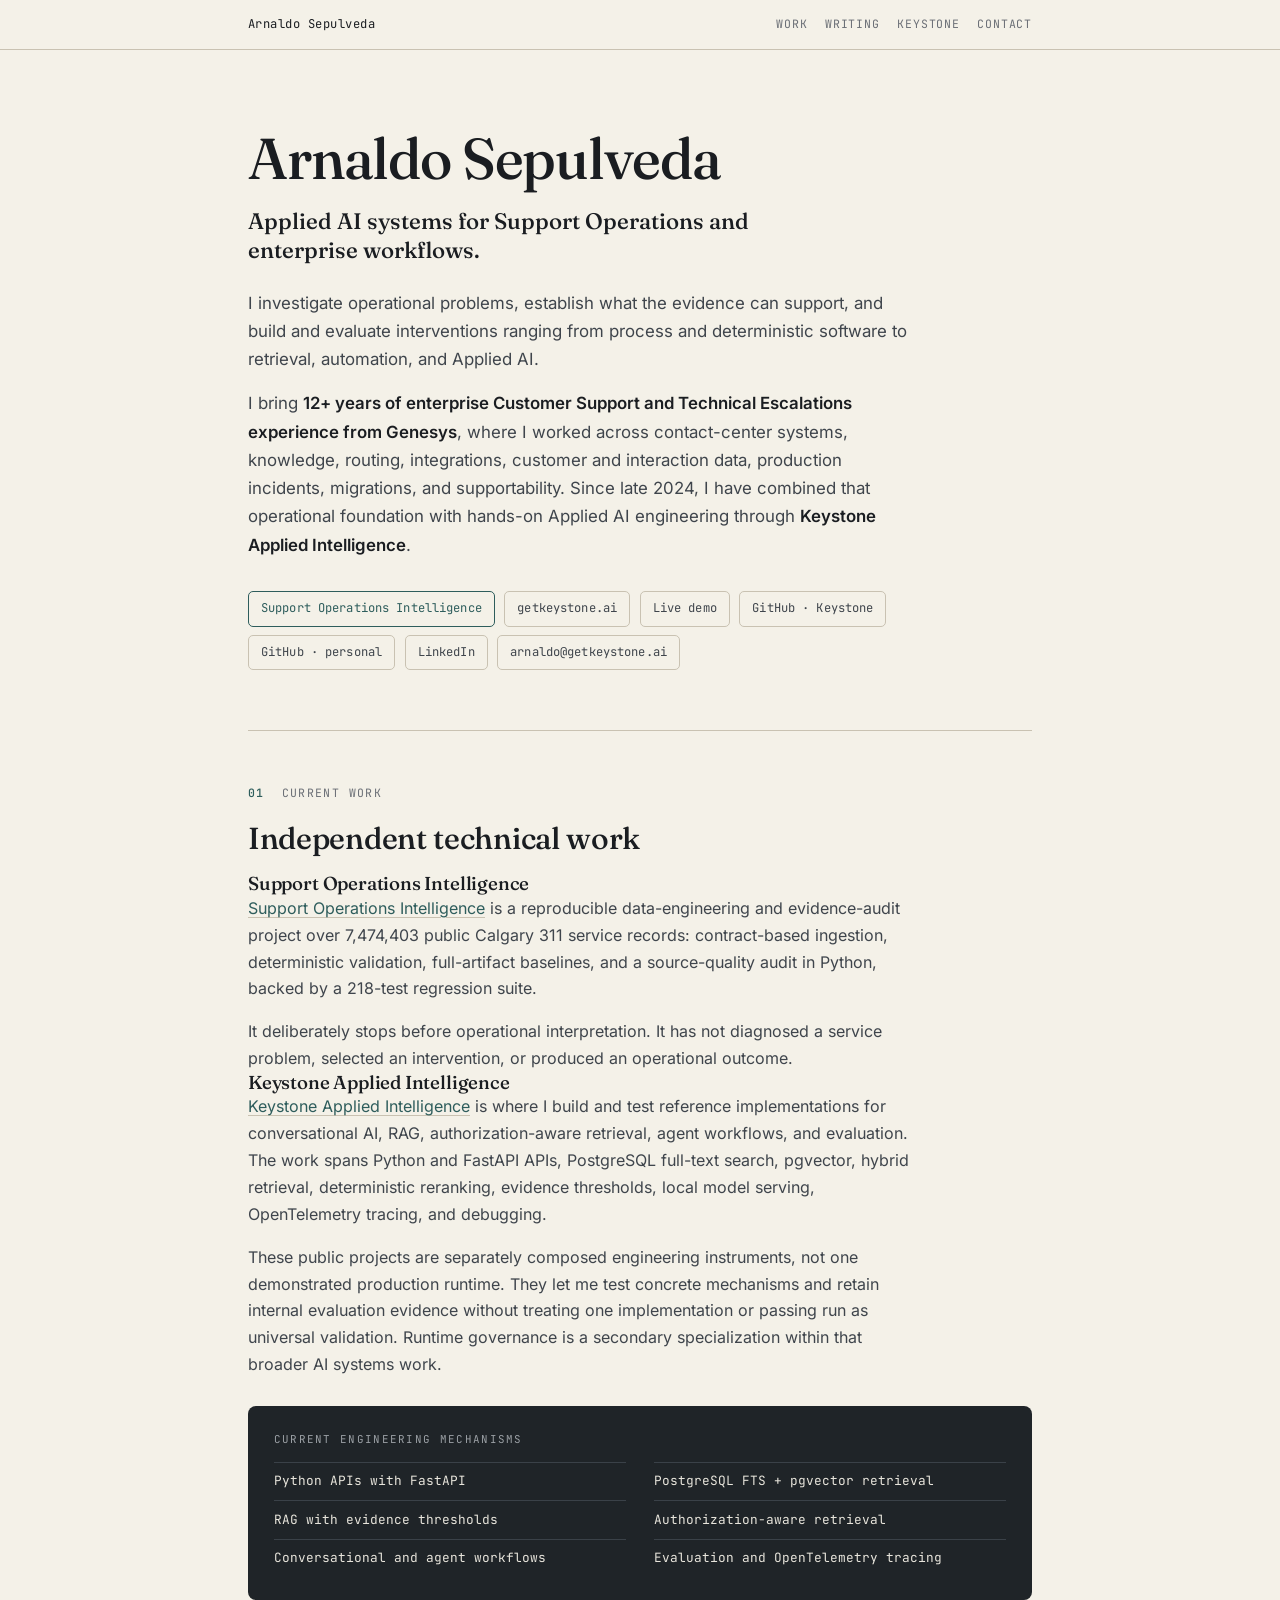
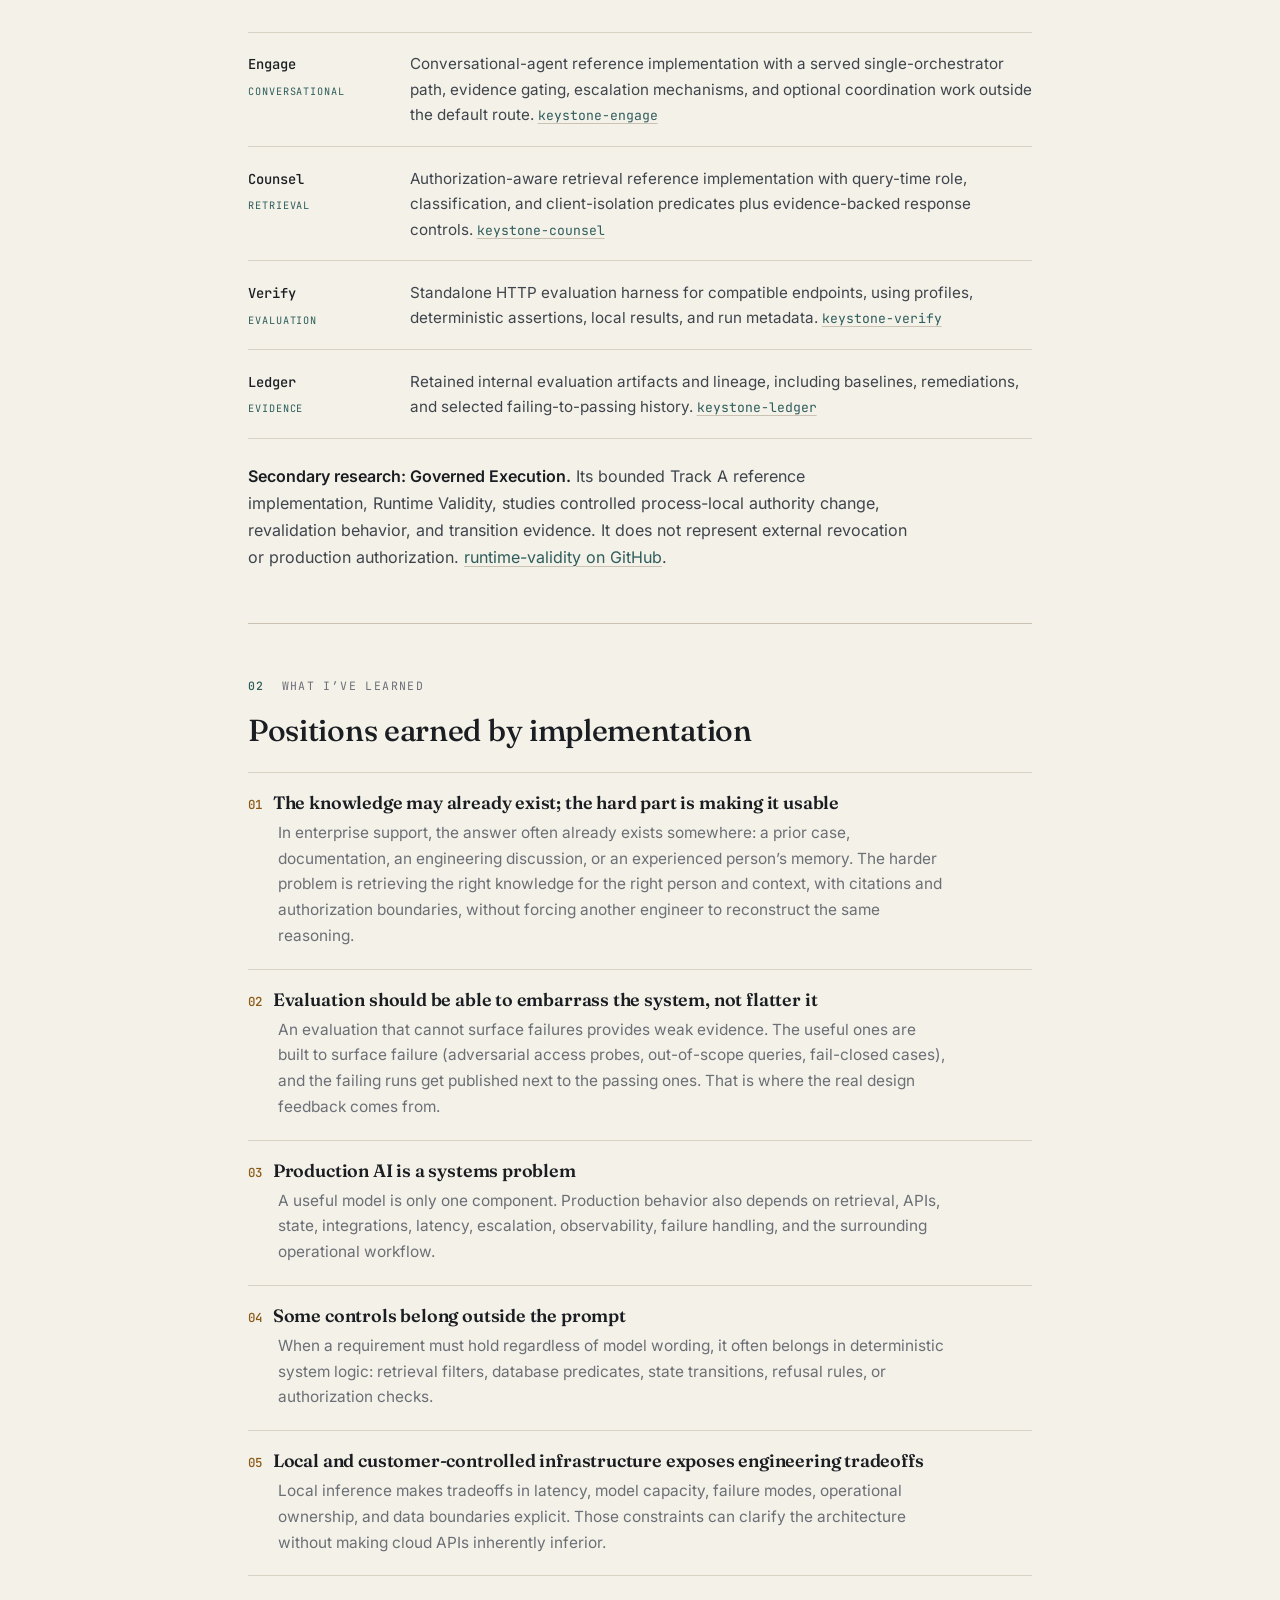
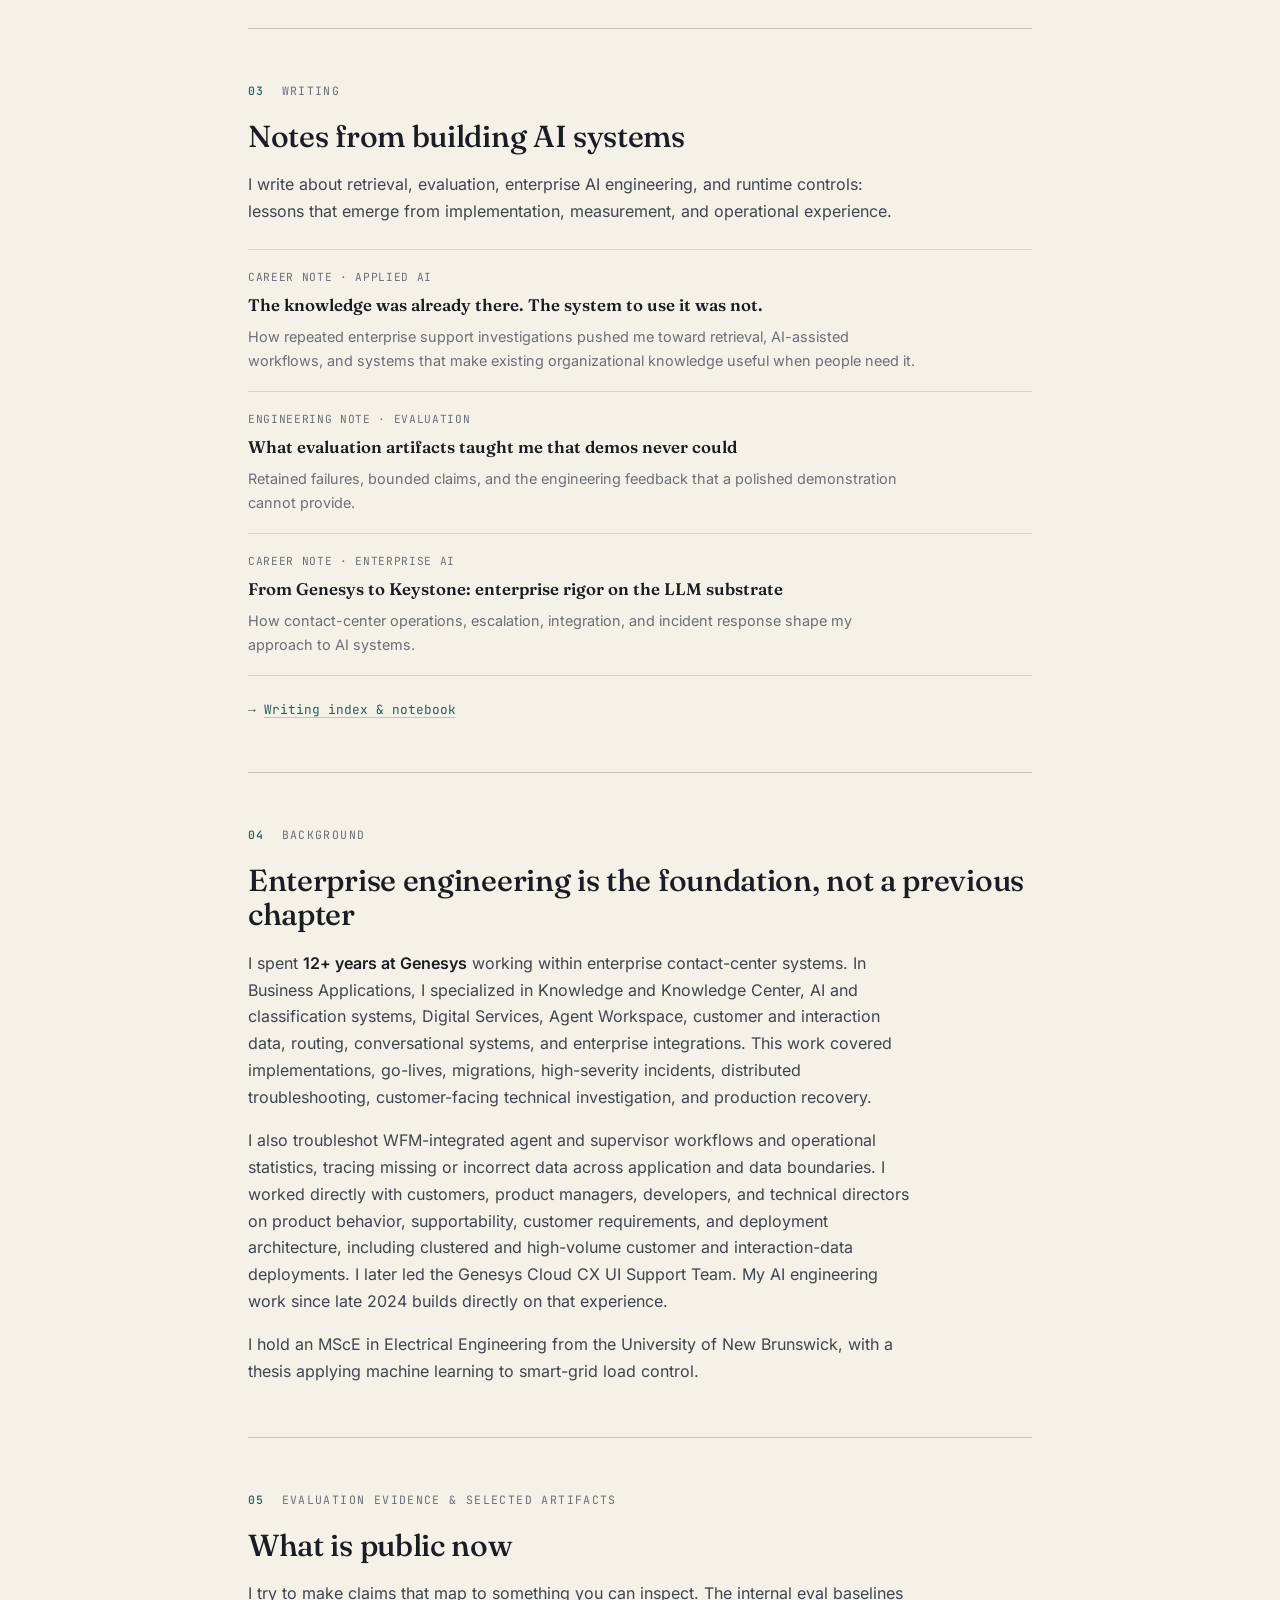
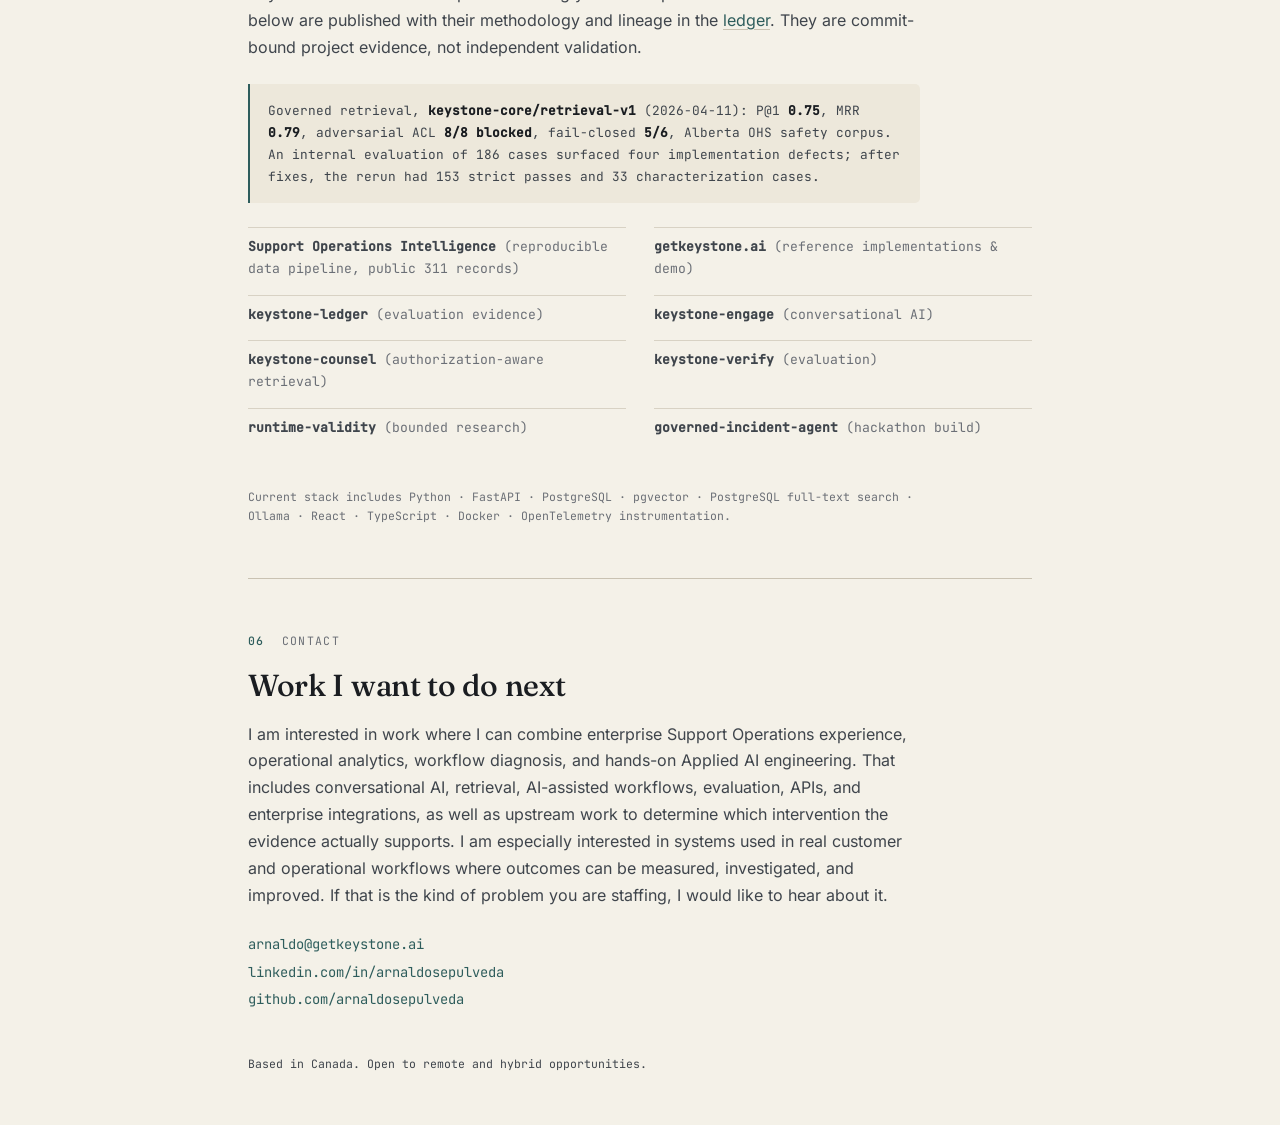
==== commit 55c92ac4: "docs: work section aligned to evidence framing" ====
--- a/index.html
+++ b/index.html
@@ -244,19 +244,17 @@
   <!-- Current work -->
   <section id="work">
     <div class="kicker"><b>01</b> &nbsp;Current work</div>
-    <h2>Operational intelligence and Applied AI engineering</h2>
+    <h2>Independent technical work</h2>
     <h3>Support Operations Intelligence</h3>
-    <p><strong>Evidence before intervention.</strong></p>
     <p>
       <a href="https://github.com/arnaldosepulveda/support-operations-intelligence">Support Operations Intelligence</a>
-      is a current portfolio and research project investigating how real operational evidence can be
-      used to establish baselines, distinguish competing explanations, diagnose workflow constraints,
-      compare interventions, and determine when Applied AI is actually warranted.
-    </p>
-    <p>
-      Current work is validating real Calgary 311 source evidence before moving into operational
-      analytics and later event-level workflow analysis. This is the project direction; no completed
-      workflow diagnosis, AI intervention, or operational outcome is claimed today.
+      is a reproducible data-engineering and evidence-audit project over 7,474,403 public Calgary 311
+      service records: contract-based ingestion, deterministic validation, full-artifact baselines, and a
+      source-quality audit in Python, backed by a 218-test regression suite.
+    </p>
+    <p>
+      It deliberately stops before operational interpretation. It has not diagnosed a service problem,
+      selected an intervention, or produced an operational outcome.
     </p>
 
     <h3>Keystone Applied Intelligence</h3>
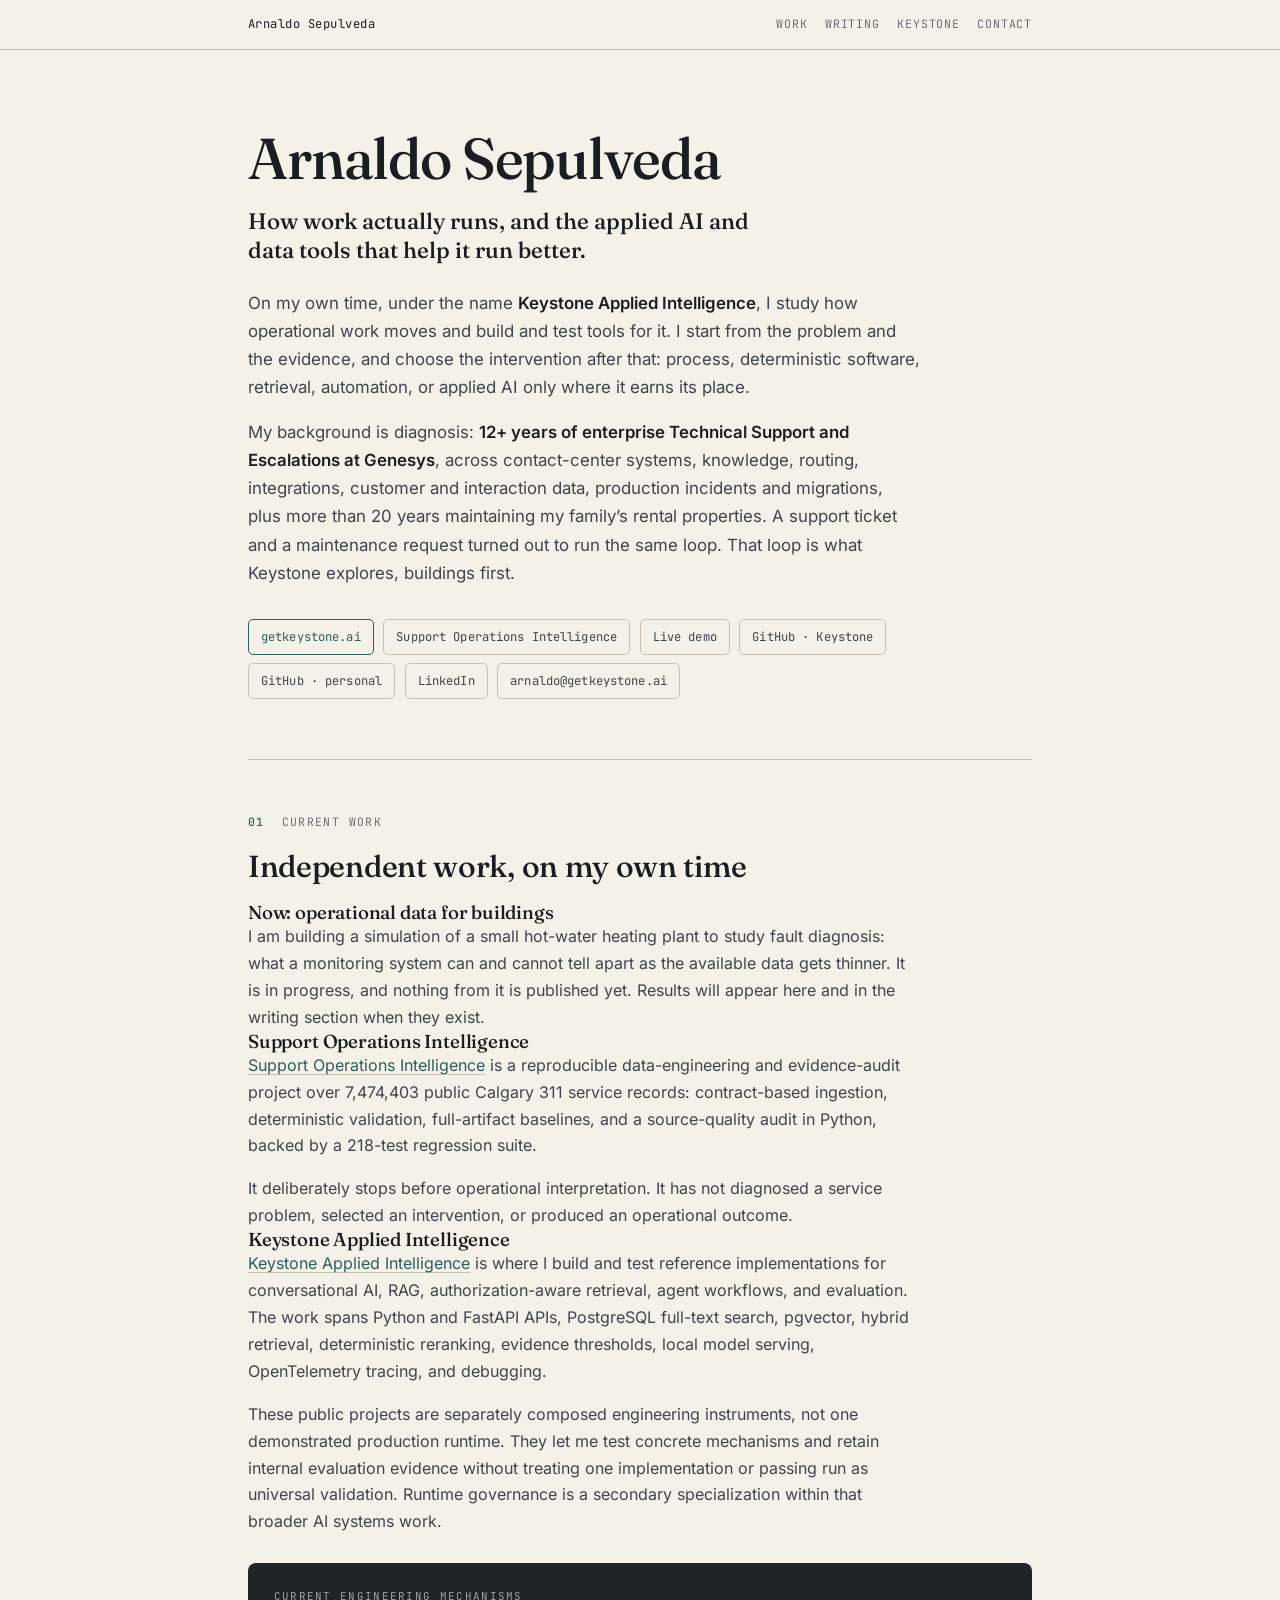
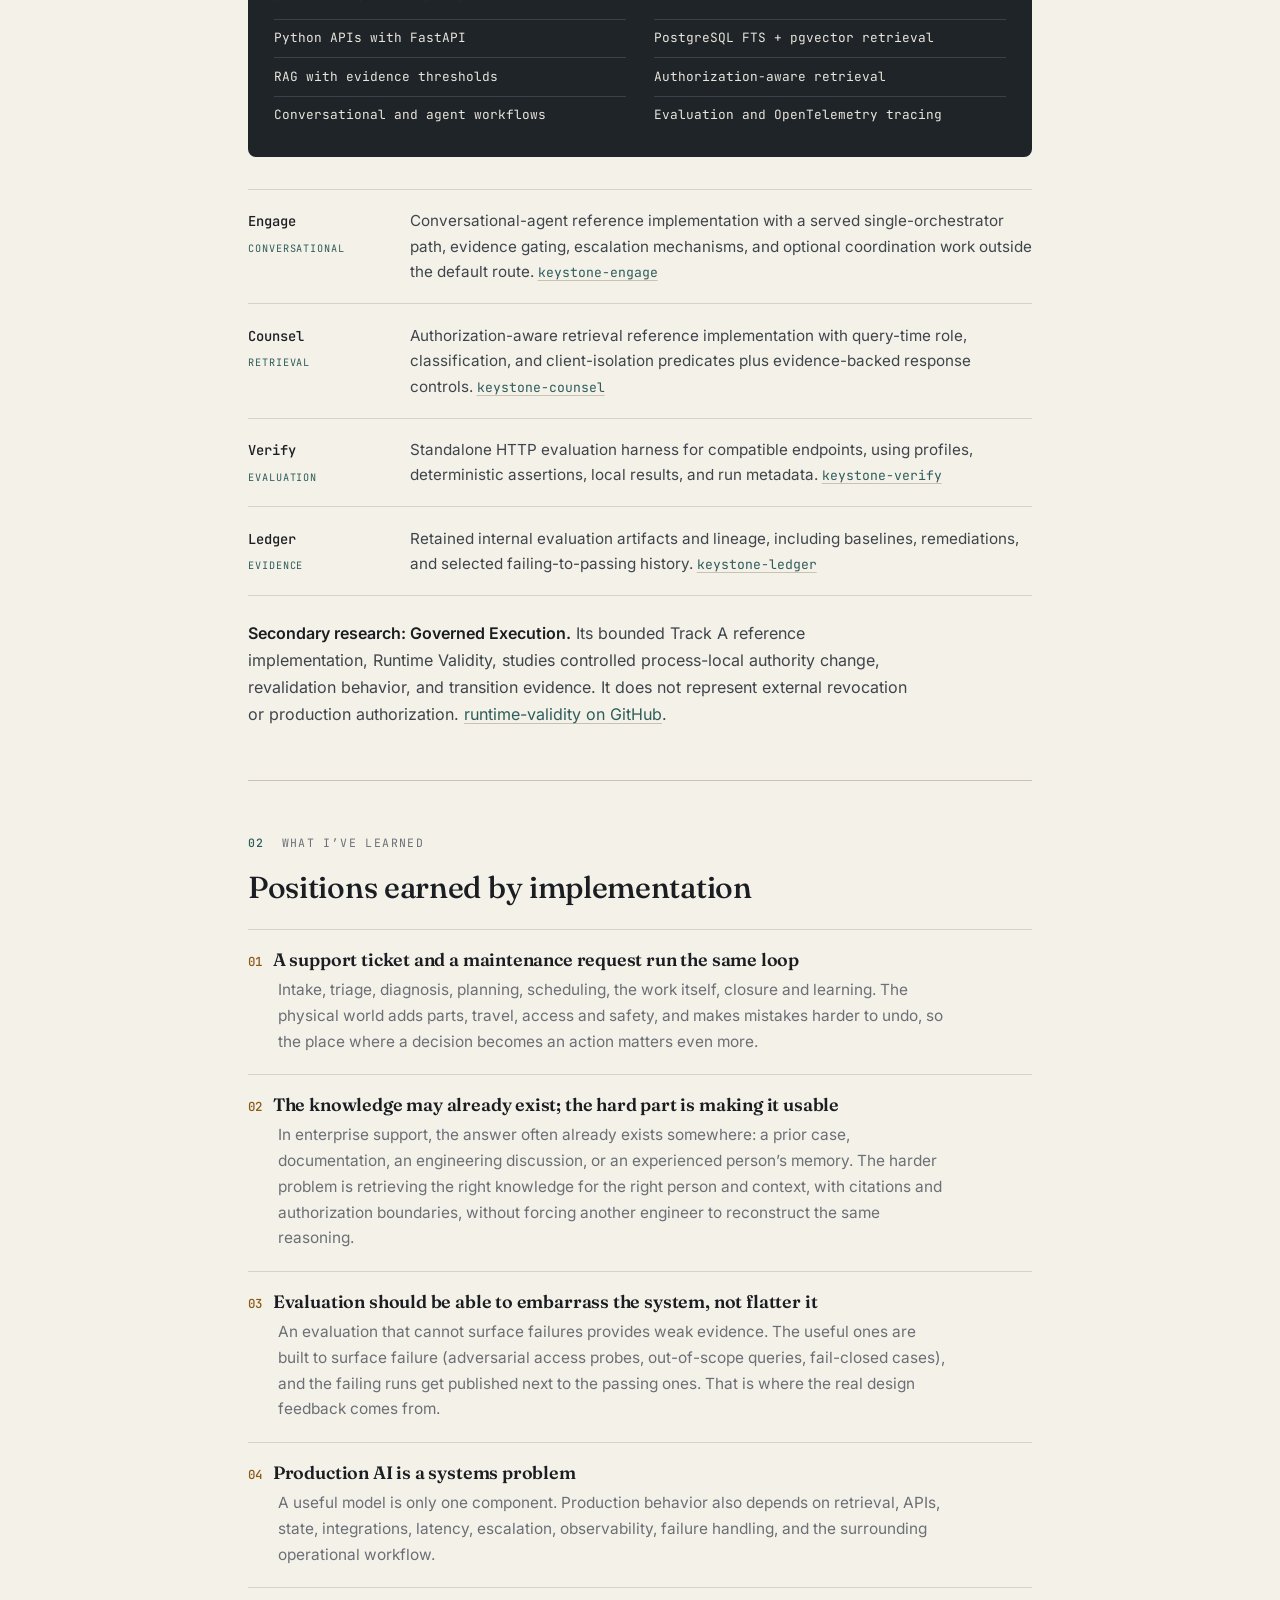
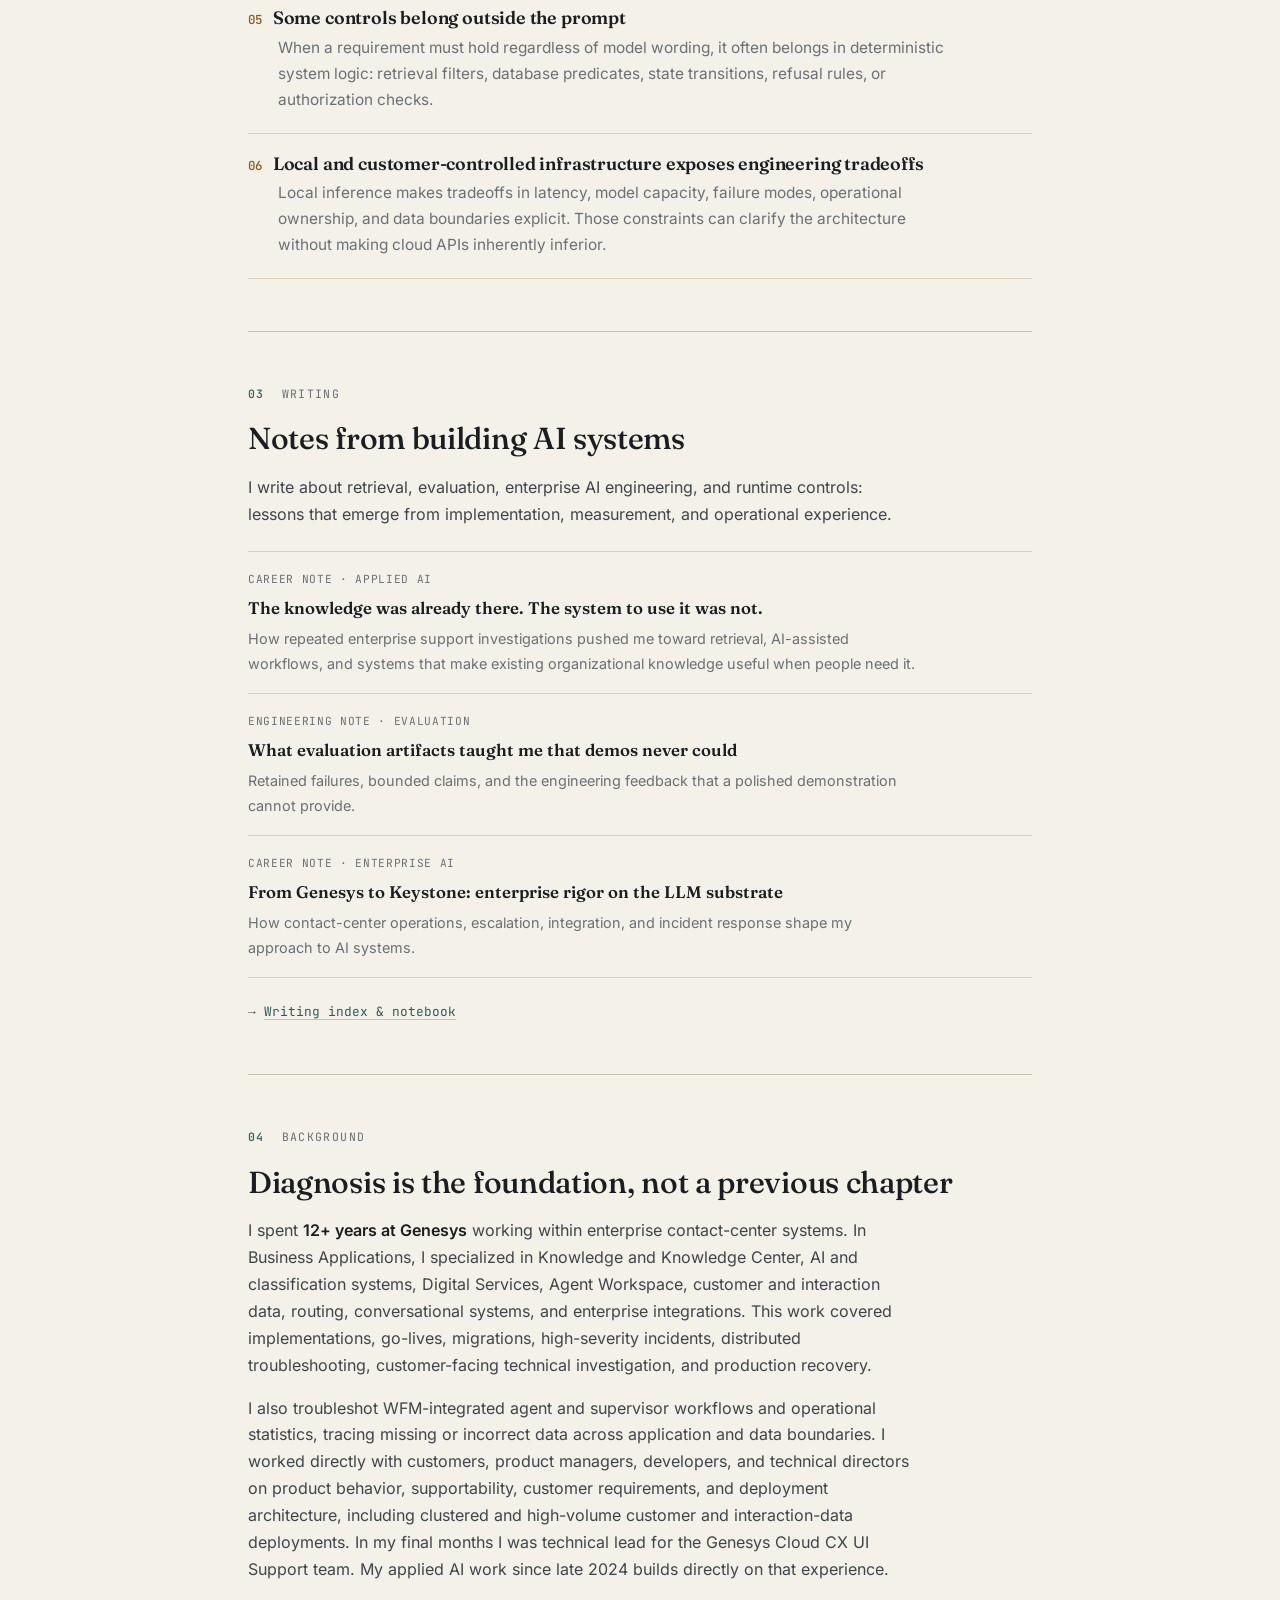
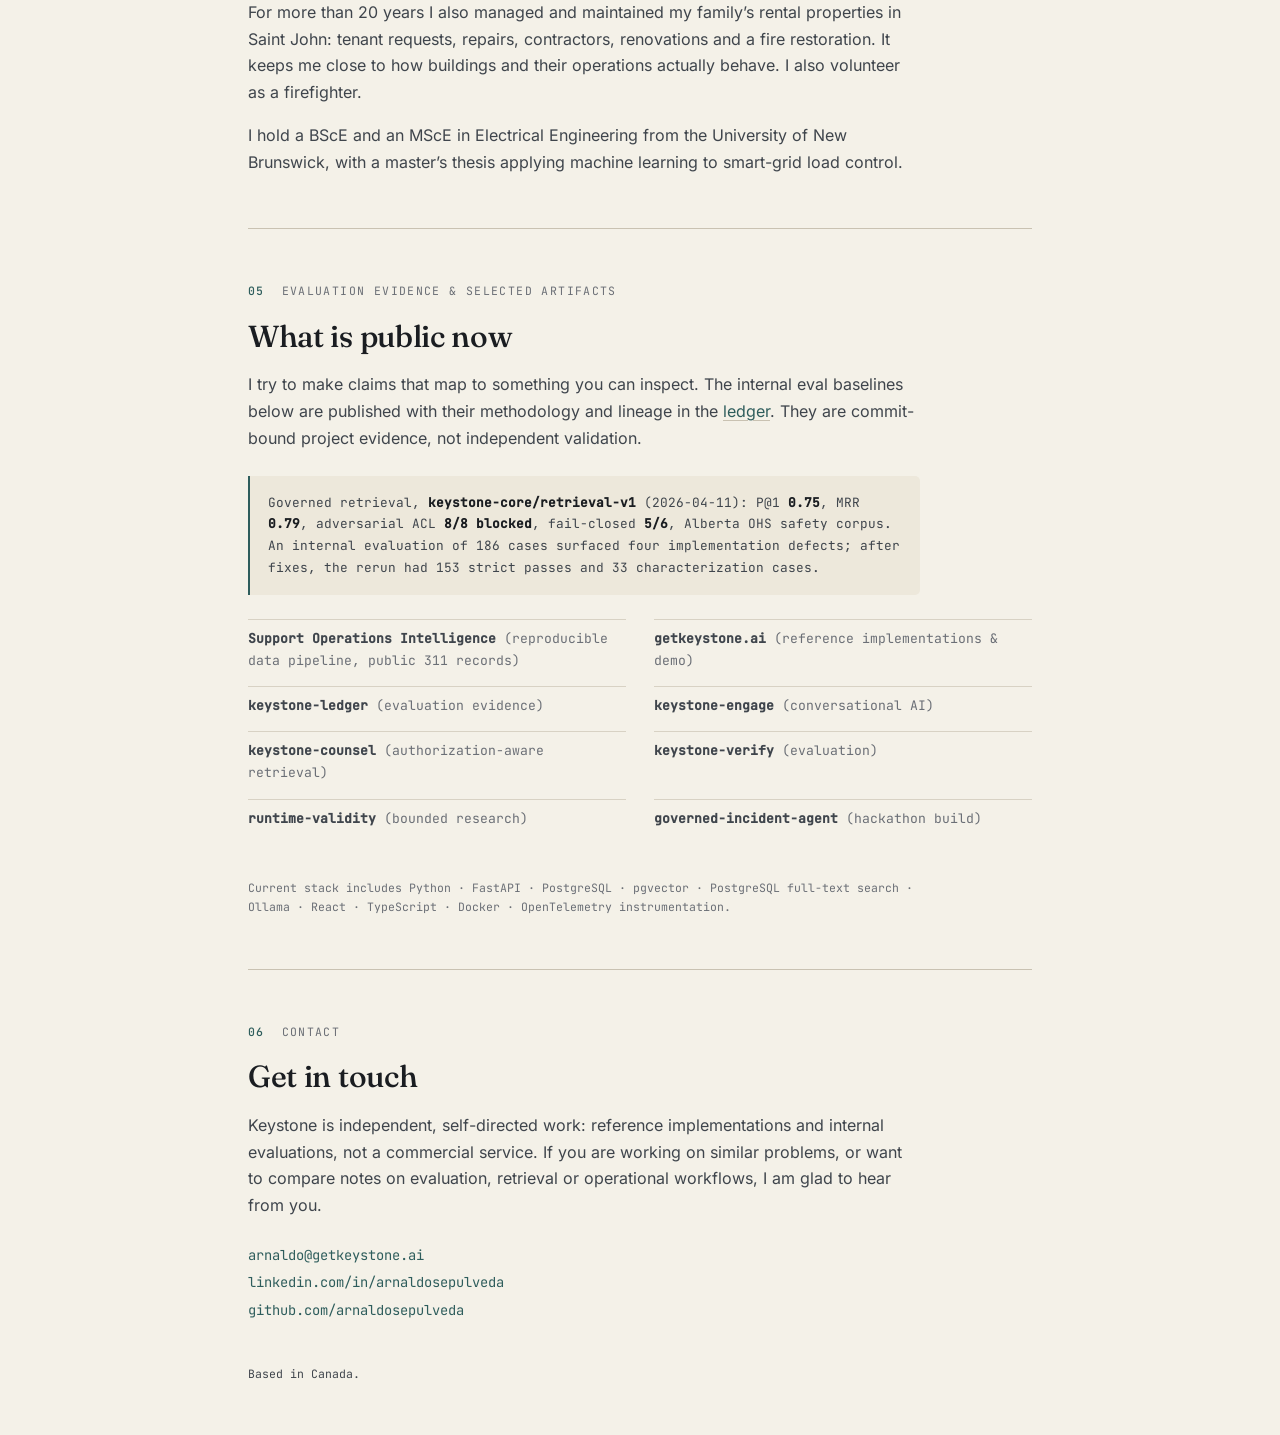
==== commit 75df12ab: "Refresh site for independent applied AI and operational workflows" ====
--- a/index.html
+++ b/index.html
@@ -3,15 +3,15 @@
 <head>
 <meta charset="utf-8">
 <meta name="viewport" content="width=device-width, initial-scale=1">
-<title>Arnaldo Sepulveda | Enterprise CX Systems &amp; Applied AI</title>
-<meta name="description" content="Enterprise CX and contact-center systems, with 12+ years at Genesys, and independent applied AI work on retrieval, access control, and evaluation.">
+<title>Arnaldo Sepulveda | Applied AI &amp; Operational Workflows</title>
+<meta name="description" content="Independent applied AI and data work on operational workflows, buildings first, through Keystone Applied Intelligence. Background: 12+ years of enterprise escalations at Genesys.">
 <meta name="author" content="Arnaldo Sepulveda">
 <meta name="google-site-verification" content="xf6O8zinKOOA4XrWFdBWYCNRRdKa3pCfS4PnyJUCzz0">
 <link rel="canonical" href="https://arnaldosepulveda.com/">
 
 <meta property="og:type" content="profile">
-<meta property="og:title" content="Arnaldo Sepulveda | Enterprise CX Systems &amp; Applied AI">
-<meta property="og:description" content="Enterprise CX and contact-center systems, with 12+ years at Genesys, and independent applied AI work on retrieval, access control, and evaluation.">
+<meta property="og:title" content="Arnaldo Sepulveda | Applied AI &amp; Operational Workflows">
+<meta property="og:description" content="Independent applied AI and data work on operational workflows, buildings first, through Keystone Applied Intelligence. Background: 12+ years of enterprise escalations at Genesys.">
 <meta property="og:url" content="https://arnaldosepulveda.com/">
 <meta property="og:image" content="https://arnaldosepulveda.com/og.png">
 <meta property="og:image:width" content="1200">
@@ -21,8 +21,8 @@
 
 <meta name="twitter:card" content="summary_large_image">
 <meta name="twitter:image" content="https://arnaldosepulveda.com/og.png">
-<meta name="twitter:title" content="Arnaldo Sepulveda | Enterprise CX Systems &amp; Applied AI">
-<meta name="twitter:description" content="Enterprise CX and contact-center systems, with 12+ years at Genesys, and independent applied AI work on retrieval, access control, and evaluation.">
+<meta name="twitter:title" content="Arnaldo Sepulveda | Applied AI &amp; Operational Workflows">
+<meta name="twitter:description" content="Independent applied AI and data work on operational workflows, buildings first, through Keystone Applied Intelligence. Background: 12+ years of enterprise escalations at Genesys.">
 
 <script type="application/ld+json">
 {
@@ -31,8 +31,8 @@
   "name": "Arnaldo Sepulveda",
   "givenName": "Arnaldo",
   "familyName": "Sepulveda",
-  "description": "Enterprise CX and contact-center systems, with 12+ years at Genesys, and independent applied AI work on retrieval, access control, and evaluation.",
-  "worksFor": {
+  "description": "Independent applied AI and data work on operational workflows, buildings first, through Keystone Applied Intelligence. Background: 12+ years of enterprise escalations at Genesys.",
+  "affiliation": {
     "@type": "Organization",
     "name": "Keystone Applied Intelligence",
     "url": "https://getkeystone.ai/"
@@ -52,10 +52,10 @@
     "https://getkeystone.ai/"
   ],
   "knowsAbout": [
-    "AI Engineering",
-    "AI Systems Engineering",
-    "Support Operations",
+    "Applied AI",
+    "Operational Workflows",
     "Operational Analytics",
+    "Building Operations",
     "Enterprise Workflows",
     "Conversational AI",
     "Retrieval-Augmented Generation",
@@ -217,22 +217,16 @@
   <!-- Hero -->
   <section class="hero" style="border-top:none">
     <h1 class="name">Arnaldo Sepulveda</h1>
-    <p class="pitch">Applied AI systems for Support Operations and enterprise workflows.</p>
+    <p class="pitch">How work actually runs, and the applied AI and data tools that help it run better.</p>
     <p class="intro">
-      I investigate operational problems, establish what the evidence can support, and build and
-      evaluate interventions ranging from process and deterministic software to retrieval, automation,
-      and Applied AI.
+      On my own time, under the name <strong>Keystone Applied Intelligence</strong>, I study how operational work moves and build and test tools for it. I start from the problem and the evidence, and choose the intervention after that: process, deterministic software, retrieval, automation, or applied AI only where it earns its place.
     </p>
     <p class="intro" style="margin-top:1rem">
-      I bring <strong>12+ years of enterprise Customer Support and Technical Escalations experience
-      from Genesys</strong>, where I worked across contact-center systems, knowledge, routing,
-      integrations, customer and interaction data, production incidents, migrations, and supportability.
-      Since late 2024, I have combined that operational foundation with hands-on Applied AI engineering
-      through <strong>Keystone Applied Intelligence</strong>.
+      My background is diagnosis: <strong>12+ years of enterprise Technical Support and Escalations at Genesys</strong>, across contact-center systems, knowledge, routing, integrations, customer and interaction data, production incidents and migrations, plus more than 20 years maintaining my family&rsquo;s rental properties. A support ticket and a maintenance request turned out to run the same loop. That loop is what Keystone explores, buildings first.
     </p>
     <div class="proof-links">
-      <a class="primary" href="https://github.com/arnaldosepulveda/support-operations-intelligence">Support Operations Intelligence</a>
-      <a href="https://getkeystone.ai/">getkeystone.ai</a>
+      <a class="primary" href="https://getkeystone.ai/">getkeystone.ai</a>
+      <a href="https://github.com/arnaldosepulveda/support-operations-intelligence">Support Operations Intelligence</a>
       <a href="https://demo.getkeystone.ai/">Live demo</a>
       <a href="https://github.com/getkeystone">GitHub · Keystone</a>
       <a href="https://github.com/arnaldosepulveda">GitHub · personal</a>
@@ -244,7 +238,9 @@
   <!-- Current work -->
   <section id="work">
     <div class="kicker"><b>01</b> &nbsp;Current work</div>
-    <h2>Independent technical work</h2>
+    <h2>Independent work, on my own time</h2>
+    <h3>Now: operational data for buildings</h3>
+    <p>I am building a simulation of a small hot-water heating plant to study fault diagnosis: what a monitoring system can and cannot tell apart as the available data gets thinner. It is in progress, and nothing from it is published yet. Results will appear here and in the writing section when they exist.</p>
     <h3>Support Operations Intelligence</h3>
     <p>
       <a href="https://github.com/arnaldosepulveda/support-operations-intelligence">Support Operations Intelligence</a>
@@ -317,6 +313,10 @@
     <h2>Positions earned by implementation</h2>
     <div class="lessons">
       <div class="lesson">
+        <h3>A support ticket and a maintenance request run the same loop</h3>
+        <p>Intake, triage, diagnosis, planning, scheduling, the work itself, closure and learning. The physical world adds parts, travel, access and safety, and makes mistakes harder to undo, so the place where a decision becomes an action matters even more.</p>
+      </div>
+      <div class="lesson">
         <h3>The knowledge may already exist; the hard part is making it usable</h3>
         <p>In enterprise support, the answer often already exists somewhere: a prior case, documentation, an engineering discussion, or an experienced person&rsquo;s memory. The harder problem is retrieving the right knowledge for the right person and context, with citations and authorization boundaries, without forcing another engineer to reconstruct the same reasoning.</p>
       </div>
@@ -370,7 +370,7 @@
   <!-- Background -->
   <section id="background">
     <div class="kicker"><b>04</b> &nbsp;Background</div>
-    <h2>Enterprise engineering is the foundation, not a previous chapter</h2>
+    <h2>Diagnosis is the foundation, not a previous chapter</h2>
     <p>
       I spent <strong>12+ years at Genesys</strong> working within enterprise contact-center systems. In
       Business Applications, I specialized in Knowledge and Knowledge Center, AI and classification
@@ -384,12 +384,13 @@
       tracing missing or incorrect data across application and data boundaries. I worked directly with
       customers, product managers, developers, and technical directors on product behavior,
       supportability, customer requirements, and deployment architecture, including clustered and
-      high-volume customer and interaction-data deployments. I later led the Genesys Cloud CX UI Support
-      Team. My AI engineering work since late 2024 builds directly on that experience.
-    </p>
-    <p>
-      I hold an MScE in Electrical Engineering from the University of New Brunswick, with a thesis
-      applying machine learning to smart-grid load control.
+      high-volume customer and interaction-data deployments. In my final months I was technical lead for the Genesys Cloud CX UI Support team. My applied AI work since late 2024 builds directly on that experience.
+    </p>
+    <p>
+      For more than 20 years I also managed and maintained my family&rsquo;s rental properties in Saint John: tenant requests, repairs, contractors, renovations and a fire restoration. It keeps me close to how buildings and their operations actually behave. I also volunteer as a firefighter.
+    </p>
+    <p>
+      I hold a BScE and an MScE in Electrical Engineering from the University of New Brunswick, with a master&rsquo;s thesis applying machine learning to smart-grid load control.
     </p>
   </section>
 
@@ -423,22 +424,16 @@
   <!-- Contact -->
   <section id="contact" class="contact">
     <div class="kicker"><b>06</b> &nbsp;Contact</div>
-    <h2>Work I want to do next</h2>
-    <p>
-      I am interested in work where I can combine enterprise Support Operations experience,
-      operational analytics, workflow diagnosis, and hands-on Applied AI engineering. That includes
-      conversational AI, retrieval, AI-assisted workflows, evaluation, APIs, and enterprise integrations,
-      as well as upstream work to determine which intervention the evidence actually supports. I am
-      especially interested in systems used in real customer and operational workflows where outcomes
-      can be measured, investigated, and improved.
-      If that is the kind of problem you are staffing, I would like to hear about it.
+    <h2>Get in touch</h2>
+    <p>
+      Keystone is independent, self-directed work: reference implementations and internal evaluations, not a commercial service. If you are working on similar problems, or want to compare notes on evaluation, retrieval or operational workflows, I am glad to hear from you.
     </p>
     <div class="lines">
       <a href="mailto:arnaldo@getkeystone.ai">arnaldo@getkeystone.ai</a><br>
       <a href="https://www.linkedin.com/in/arnaldosepulveda/">linkedin.com/in/arnaldosepulveda</a><br>
       <a href="https://github.com/arnaldosepulveda">github.com/arnaldosepulveda</a>
     </div>
-    <p class="footer-note">Based in Canada. Open to remote and hybrid opportunities.</p>
+    <p class="footer-note">Based in Canada.</p>
   </section>
 
 </main>
